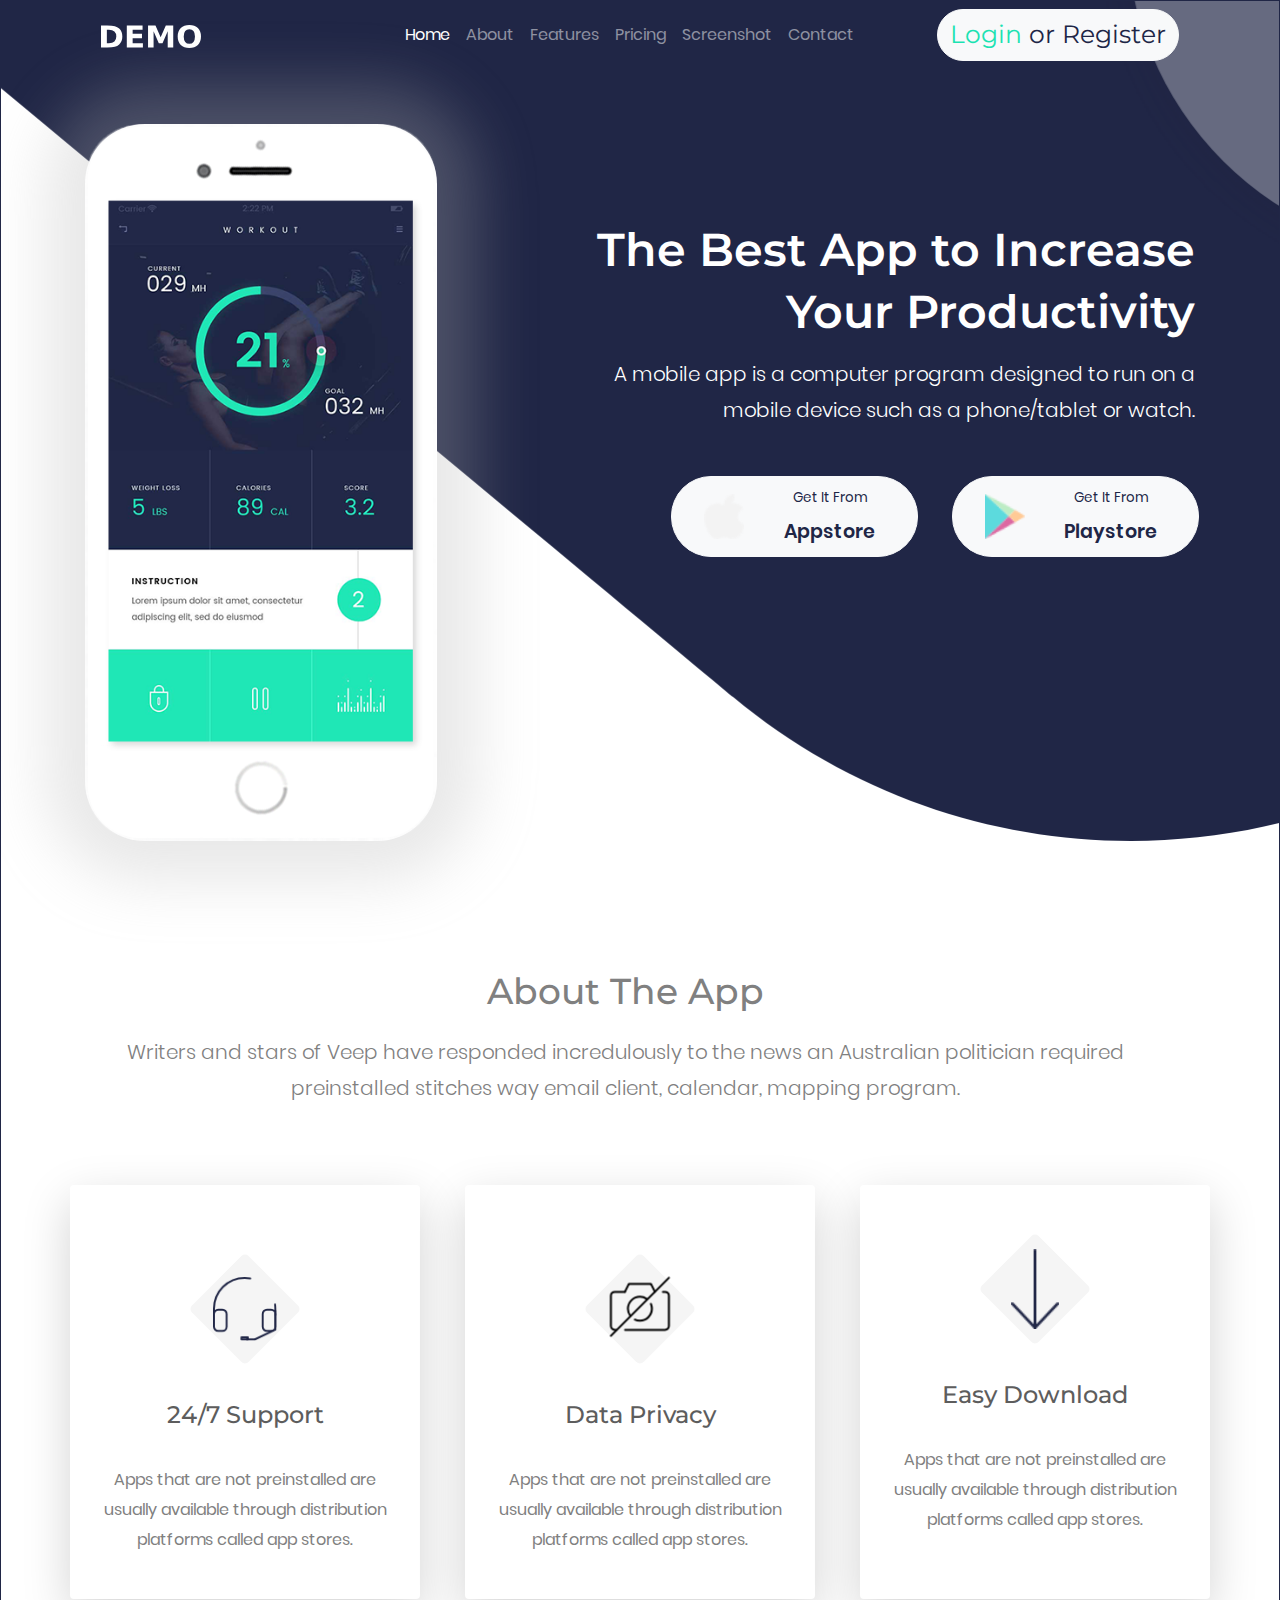
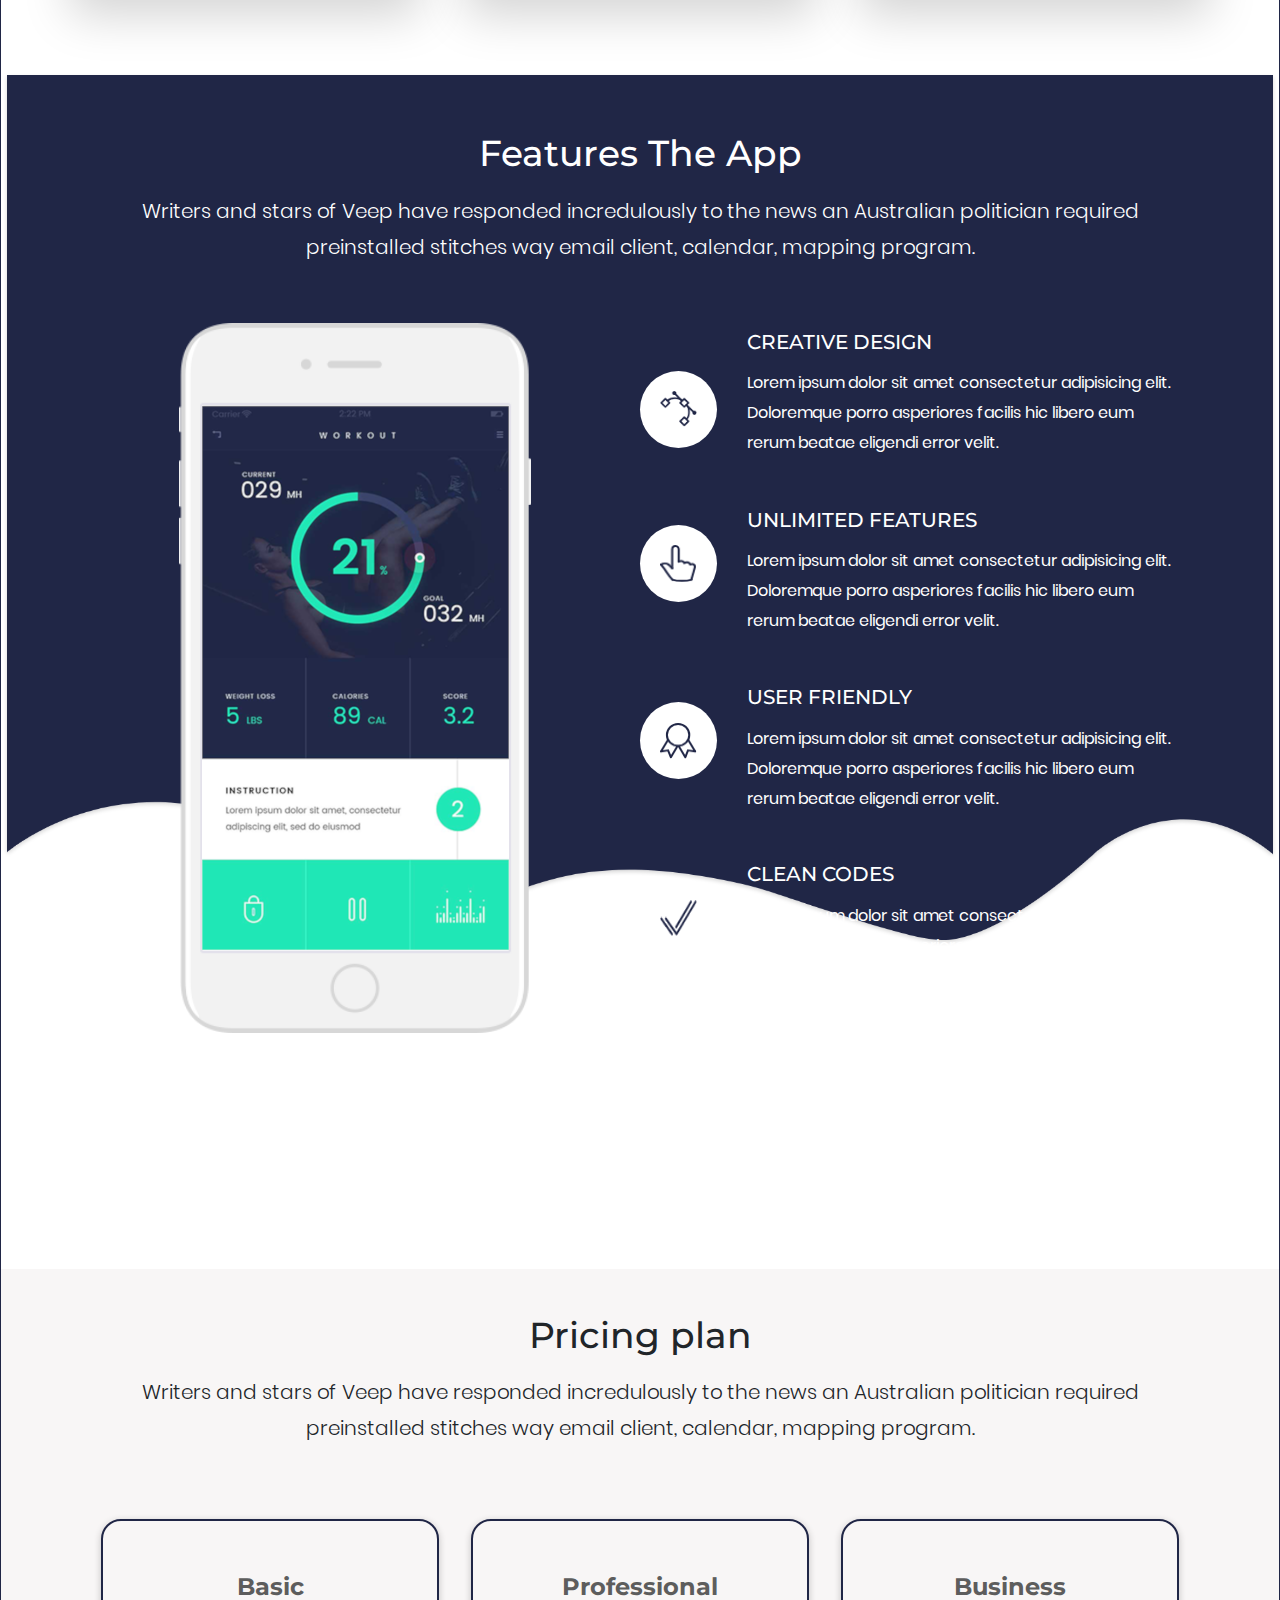
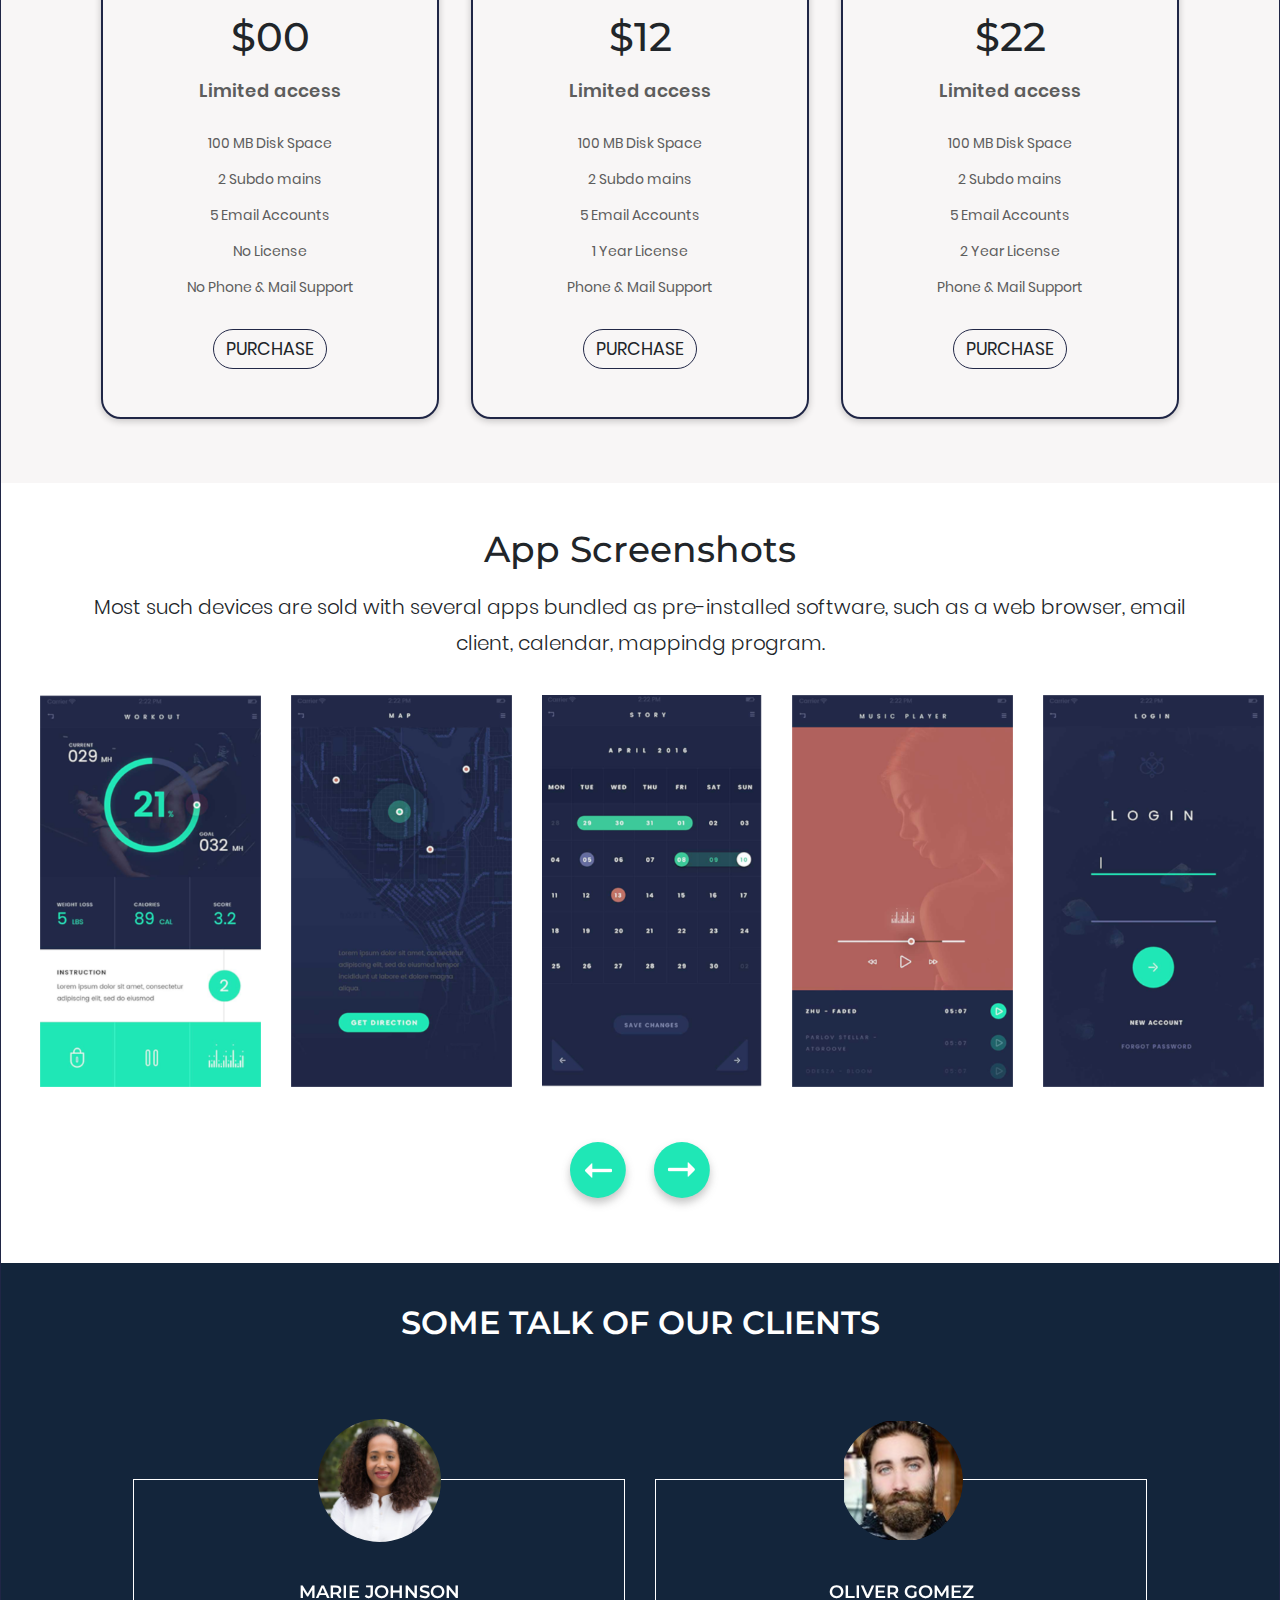
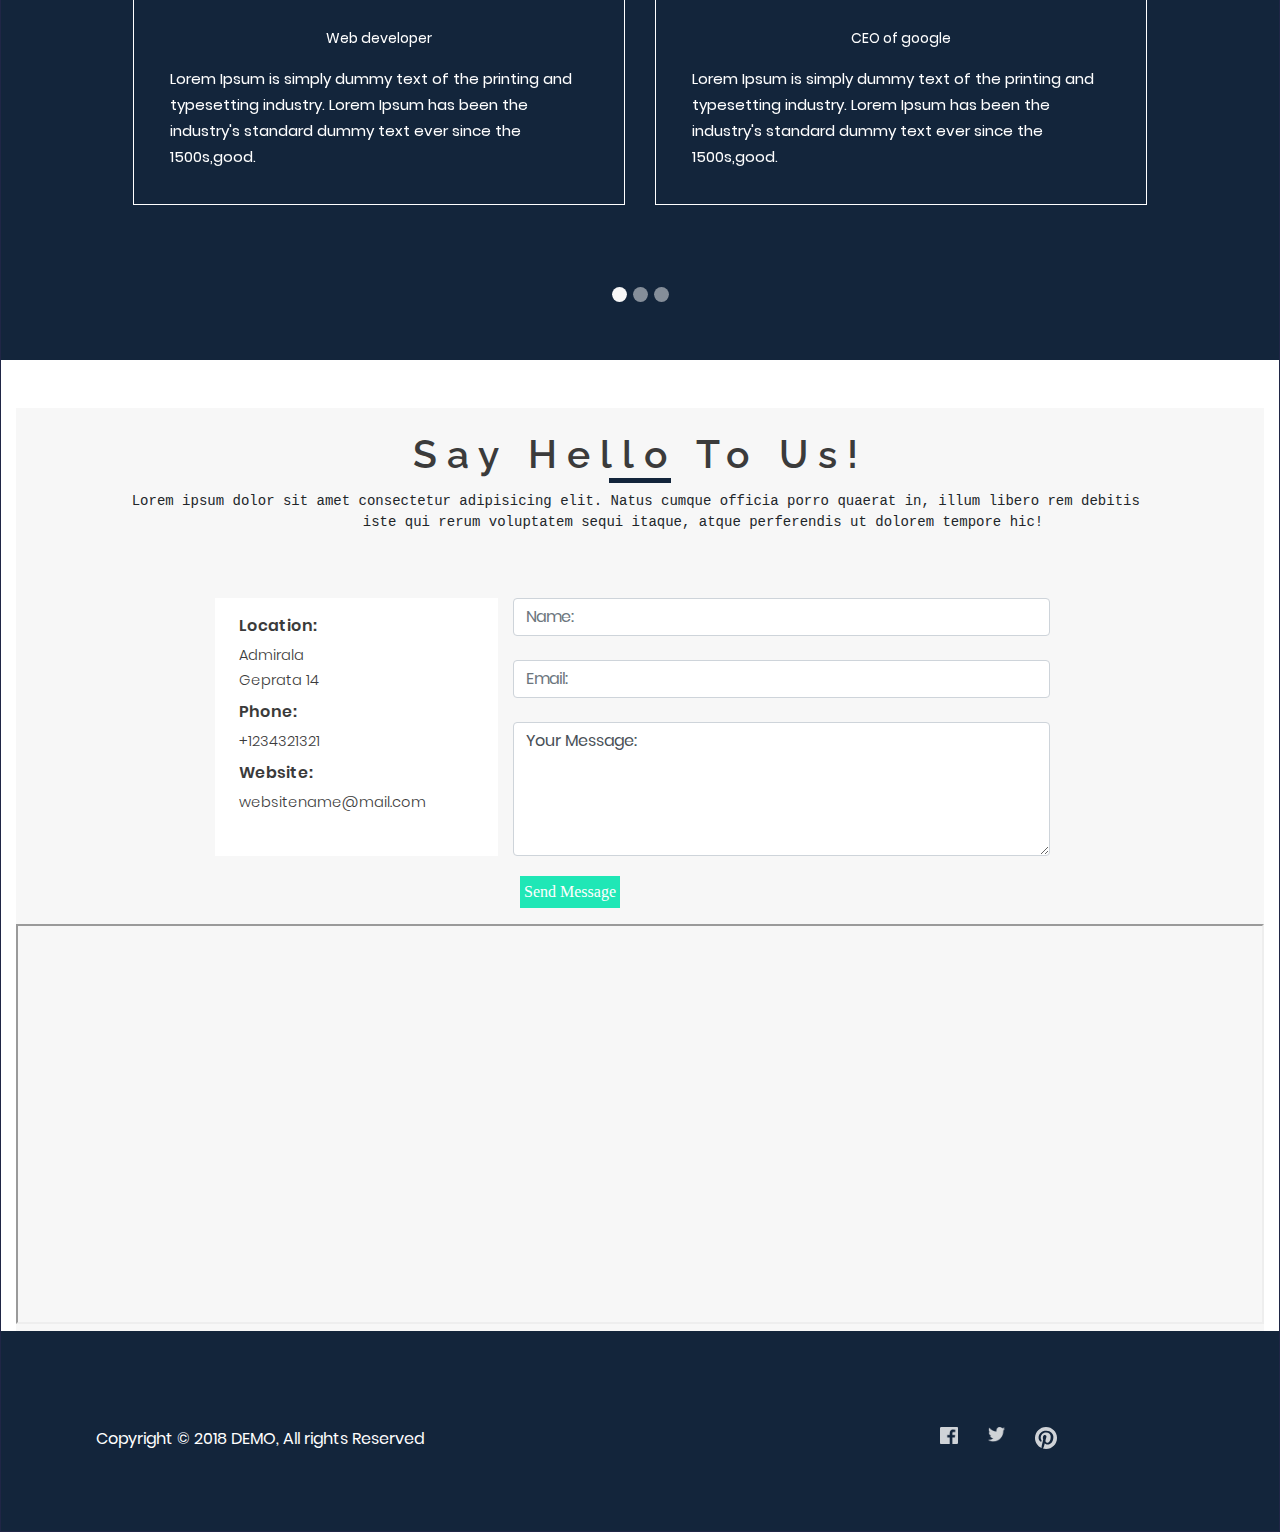
==== index.html @ f68a97e3 "margina" ====
<!doctype html>
<html lang="en">

<head>
  <!-- Required meta tags -->
  <meta charset="utf-8">
  <meta name="viewport" content="width=device-width, initial-scale=1, shrink-to-fit=no">

  <!-- Bootstrap CSS -->
  <link rel="stylesheet" href="https://stackpath.bootstrapcdn.com/bootstrap/4.3.1/css/bootstrap.min.css"
    integrity="sha384-ggOyR0iXCbMQv3Xipma34MD+dH/1fQ784/j6cY/iJTQUOhcWr7x9JvoRxT2MZw1T" crossorigin="anonymous">

  <link rel="stylesheet" href="style.css">
  <link rel="stylesheet" href="zorica.css">
  <link rel="stylesheet" href="nenad.css">
  <link rel="stylesheet" href="slavko.css">
  <link rel="stylesheet" href="natasa1.css">
  <link rel="stylesheet" href="danijela.css">
  <link rel="stylesheet" href="natasa2.css">
  <link rel="stylesheet" href="rada.css">
  <!-- Google fonts -->
  <link href="https://fonts.googleapis.com/css?family=Montserrat:400,500,600|Raleway:600&display=swap" rel="stylesheet">
  <!--font-awesome-->
  <link rel="stylesheet" href="https://maxcdn.bootstrapcdn.com/font-awesome/4.5.0/css/font-awesome.min.css"
    integrity="sha384-XdYbMnZ/QjLh6iI4ogqCTaIjrFk87ip+ekIjefZch0Y+PvJ8CDYtEs1ipDmPorQ+" crossorigin="anonymous">
  <title>Demo</title>
</head>

<body>
  <section class="container-fluid" id="header">
    <div class="container">
      <nav class="navbar navbar-expand-lg navbar-dark">
        <a class="navbar-brand" href="#">
          <img src="static/demo.svg" width="100" height="48" alt="logo">
        </a>
        <button class="navbar-toggler" type="button" data-toggle="collapse" data-target="#navbarToggler"
          aria-controls="navbarTogglerDemo02" aria-expanded="false" aria-label="Toggle navigation">
          <span class="navbar-toggler-icon"></span>
        </button>

        <div class="collapse navbar-collapse" id="navbarToggler">
          <ul class="navbar-nav justify-content-end col-11">
            <li class="nav-item">
              <a class="nav-link active" href="#">Home</a>
            </li>
            <li class="nav-item">
              <a class="nav-link" href="#about">About</a>
            </li>
            <li class="nav-item">
              <a class="nav-link" href="#features">Features</a>
            </li>
            <li class="nav-item">
              <a class="nav-link" href="#pricing">Pricing</a>
            </li>
            <li class="nav-item">
              <a class="nav-link" href="#screenshots">Screenshot</a>
            </li>
            <li class="nav-item">
              <a class="nav-link" href="#contact">Contact</a>
            </li>
          </ul>

        </div>

        <button class="btn btn-light my-2 my-sm-0"><a href="">Login</a> or <a href=""> Register</a></button>

      </nav>
      <div class="row">
        <div class="col-12 col-lg-5 order-2 order-lg-1 mx-auto">
          <div class="mobilni-telefon">
            <img src="static/mob.png" alt="mobile" class="img-fluid ">
          </div>
        </div>
        <div class="col-12 col-lg-7 order-1 order-lg-2 text-center text-lg-right mx-auto">
          <h1>The Best App to Increase Your Productivity</h1>
          <p class="lead">A mobile app is a computer program designed to run on a
            mobile device such as a phone/tablet or watch.
          </p>
          <div class="row justify-content-center justify-content-lg-end mt-5">
            <div class="col-5">
              <a href="https://www.apple.com/ios/app-store/" class="btn btn-light btn-sm btn-md-lg btn-block mr-0">
                <div class="row justify-content-center align-items-center px-0 px-lg-4">
                  <img src="static/app-store.png" alt="" class="col-3 col-lg-4 img-fluid">
                  <span class="col-8">Get It From <strong>Appstore</strong></span>
                </div>
              </a>
            </div>
            <div class="col-5">
              <a href="https://play.google.com/store" class="btn btn-light btn-sm btn-md-lg btn-block ml-1">
                <div class="row justify-content-center align-items-center px-lg-4">
                  <img src="static/play-store.png" alt="" class="col-3 col-lg-4 img-fluid">
                  <span class="col-8">Get It From <strong>Playstore</strong></span>
                </div>
              </a>
            </div>
          </div>
        </div>
      </div>
    </div>
  </section>
  <!--Nenad-->
  <section class="container container-2" id="about">
    <div class="container row">
      <div class="col-12">
        <h2 class="text-center p-1">About The App</h2>
        <p class="lead text-center">Writers and stars of Veep have responded incredulously to the news an Australian
          politician required preinstalled stitches way email client, calendar, mapping program.</p>
      </div>
    </div>
    <div class="row justify-content-center justify-content-xl-between mt-5 mb-4">
      <div class="col-3 app-box shadow-lg p-3 mb-5 bg-white rounded">
        <div class="rectangle mx-auto mt-5">
          <img src="static/headphones.png" alt="" class="img-fluid normal p-2">
        </div>
        <h4 class="pt-5 pb-4 text-center">24/7 Support</h4>
        <p class="text-center">Apps that are not preinstalled are usually available through distribution platforms
          called app stores.</p>

      </div>
      <div class="col-3 app-box shadow-lg p-3 mb-5 ml-2 bg-white rounded">
        <div class="rectangle mx-auto mt-5">
          <img src="static/privacy.png" alt="" class="img-fluid normal p-2">
        </div>
        <h4 class="pt-5 pb-4 text-center">Data Privacy</h4>
        <p class="text-center">Apps that are not preinstalled are usually available through distribution platforms
          called app stores.</p>
      </div>
      <div class="col-3 app-box shadow-lg p-3 mb-5 ml-2 bg-white rounded">
        <div class="rectangle mx-auto mt-5 d-flex  justify-content-center">
          <img src="static/download.png" alt="" class="img-fluid normal  ">
        </div>
        <h4 class="pt-5 pb-4 text-center">Easy Download</h4>
        <p class="text-center mb-5">Apps that are not preinstalled are usually available through distribution platforms
          called app stores.</p>
      </div>

    </div>
  </section>
  <!--Nenad-->
  <!--Slavko-->
  <section class="container-fluid pozadina" id="features">
    <div class="s-features">
      <div class="container py-5">
        <div class="row">
          <div class="col-12">
            <div class="box-1 my-3 ">
              <h2 class="text-center">Features The App</h2>
              <p class="lead text-center pb-4">Writers and stars of Veep have responded incredulously to the news an
                Australian
                politician
                required preinstalled stitches way email client, calendar, mapping program.</p>
            </div>
          </div>



          <div class="wrapper-tel col-12 col-lg-6 d-flex justify-content-center align-items-start">
            <!-- <img class=" img-fluid" src="./img/Group3.png" alt=""> -->
            <div id="slajd" class="carousel img-fluid" data-ride="carousel" data-interval="2000">
              <div class="carousel-inner">
                <div class="carousel-item active  mx-auto">
                  <img class="img-fluid" src="static/11.png" alt="">
                </div>
                <div class="carousel-item">
                  <img class="img-fluid" src="static/12.png" alt="">
                </div>
                <div class="carousel-item">
                  <img class="img-fluid" src="static/13.png" alt="">
                </div>
                <div class="carousel-item">
                  <img class="img-fluid" src="static/14.png" alt="">
                </div>
                <div class="carousel-item">
                  <img class="img-fluid" src="static/15.png" alt="">
                </div>
              </div>
            </div>
          </div>


          <div class="col-12 col-lg-6">
            <div class="row">
              <div class="box-con d-flex flex-column flex-md-row align-items-center">
                <div class="slika-poz d-flex align-items-center justify-content-center mt-5 mb-4">
                  <img class="ikonica" src="static/img1.png" alt="">
                </div>
                <div class="box-tekst">
                  <h5 class="text-center text-md-left pt-md-5 pt-lg-0">CREATIVE DESIGN</h5>
                  <p class="text-center text-md-left">Lorem ipsum dolor sit amet consectetur adipisicing elit.
                    Doloremque porro asperiores
                    facilis
                    hic libero eum rerum beatae eligendi error velit.</p>
                </div>
              </div>
            </div>
            <div class="row">
              <div class="box-con d-flex flex-column flex-md-row align-items-center">
                <div class="slika-poz d-flex align-items-center justify-content-center mb-4">
                  <img class="ikonica" src="static/img2.png" alt="">
                </div>
                <div class="box-tekst">
                  <h5 class="text-center text-md-left">UNLIMITED FEATURES</h5>
                  <p class="text-center text-md-left">Lorem ipsum dolor sit amet consectetur adipisicing elit.
                    Doloremque porro asperiores
                    facilis
                    hic libero eum rerum beatae eligendi error velit.</p>
                </div>
              </div>
            </div>
            <div class="row">
              <div class="box-con d-flex flex-column flex-md-row align-items-center">
                <div class="slika-poz d-flex align-items-center justify-content-center mb-4">
                  <img class="ikonica" src="static/img3.png" alt="">
                </div>
                <div class="box-tekst">
                  <h5 class="text-center text-md-left">USER FRIENDLY</h5>
                  <p class="text-center text-md-left">Lorem ipsum dolor sit amet consectetur adipisicing elit.
                    Doloremque porro asperiores
                    facilis
                    hic libero eum rerum beatae eligendi error velit.</p>
                </div>
              </div>
            </div>
            <div class="row">
              <div class="box-con d-flex flex-column flex-md-row align-items-center">
                <div class="slika-poz d-flex align-items-center justify-content-center mb-4">
                  <img class="ikonica" src="static/img4.png" alt="">
                </div>
                <div class="box-tekst">
                  <h5 class="text-center text-md-left">CLEAN CODES</h5>
                  <p class="text-center text-md-left">Lorem ipsum dolor sit amet consectetur adipisicing elit.
                    Doloremque porro asperiores
                    facilis
                    hic libero eum rerum beatae eligendi error velit.</p>
                </div>
              </div>
            </div>
          </div>


        </div>



      </div>
    </div>
  </section>
  <!--Slavko-->
  <!--Nataša1-->
  <section class="container-fluid pb-5" id="pricing">
    <div class="container pricing">
      <div class="pricing-header px-3 py-3 pt-md-5 pb-md-4 mx-auto text-center">
        <h2>Pricing plan</h2>
        <p class="lead">Writers and stars of Veep have responded incredulously to the news an Australian politician
          required preinstalled stitches way email client, calendar, mapping program.</p>
      </div>

      <div class="container mt-0">
          <div class="row text-center justify-content-center">
              <div class="col-lg col-md-5 col-sm-10 box-shadow kartica m-3">
                <div class="p-5">
                  <h4 class='card-p'>Basic</h4>
                  <h1 class="card-title pricing-card-title">$00</h1>
                  <p class="card-pp">Limited access</p>
                  <ul class="list-unstyled mt-3 mb-4">
                    <li>100 MB Disk Space</li>
                    <li>2 Subdo mains</li>
                    <li>5 Email Accounts</li>
                    <li>No License</li>
                    <li>No Phone & Mail Support</li>
                  </ul>
                  <button type="button" class="btn price-btn">PURCHASE</button>
                </div>
              </div>
    
              <div class="col-lg col-md-5 col-sm-10 box-shadow kartica m-3">
                <div class="p-5">
                  <h4 class='card-p'>Professional</h4>
                  <h1 class="card-title pricing-card-title">$12</h1>
                  <p class="card-pp">Limited access</p>
                  <ul class="list-unstyled mt-3 mb-4">
                    <li>100 MB Disk Space</li>
                    <li>2 Subdo mains</li>
                    <li>5 Email Accounts</li>
                    <li>1 Year License</li>
                    <li>Phone & Mail Support</li>
                  </ul>
                  <button type="button" class="btn price-btn">PURCHASE</button>
                </div>
              </div>
    
              <div class="col-lg col-md-5 col-sm-10 box-shadow kartica m-3">
                <div class="p-5">
                  <h4 class='card-p'>Business</h4>
                  <h1 class="card-title pricing-card-title">$22</h1>
                  <p class="card-pp">Limited access</p>
                  <ul class="list-unstyled mt-3 mb-4">
                    <li>100 MB Disk Space</li>
                    <li>2 Subdo mains</li>
                    <li>5 Email Accounts</li>
                    <li>2 Year License</li>
                    <li>Phone & Mail Support</li>
                  </ul>
                  <button type="button" class="btn price-btn">PURCHASE</button>
                </div>
    
              </div>
    
            </div>

      </div>

    </div>


  </section>
  <!--Nataša1-->
  <!--Danijela-->
  <section class="container-fluid screenshots mb-5" id="screenshots">
    <div class="container text-center pt-5">
      
        <h2 >App Screenshots</h2>
    
     
        <p class="lead">Most such devices are sold with several apps bundled as pre-installed software,
          such as a web browser, email client, calendar, mappindg program.</p>
      </div>
  
    <div id="carouselExampleControls" class="carousel slide text-center mt-3" data-ride="carousel" data-interval="3000">
      <div class="carousel-inner">
        <div class="carousel-item active">
          <div class="row pl-4">
            <div class="col"><img src="static/1.png" class="d-block img-fluid mx-auto" alt="..."></div>
            <div class="col d-none d-sm-block"><img src="static/2.png" class="d-block img-fluid" alt="..."></div>
            <div class="col d-none d-md-block"><img src="static/3.png" class="d-block img-fluid" alt="..."></div>
            <div class="col d-none d-lg-block"><img src="static/4.png" class="d-block img-fluid" alt="..."></div>
            <div class="col d-none d-xl-block"><img src="static/5.png" class="d-block img-fluid" alt="..."></div>

          </div>

        </div>
        <div class="carousel-item">

          <div class="row pl-4">
            <div class="col"><img src="static/2.png" class="d-block img-fluid mx-auto" alt="..."></div>
            <div class="col d-none d-sm-block"><img src="static/3.png" class="d-block img-fluid" alt="..."></div>
            <div class="col d-none d-md-block"><img src="static/4.png" class="d-block img-fluid" alt="..."></div>
            <div class="col d-none d-lg-block"><img src="static/5.png" class="d-block img-fluid" alt="..."></div>
            <div class="col d-none d-xl-block"><img src="static/1.png" class="d-block img-fluid" alt="..."></div>

          </div>
        </div>
        <div class="carousel-item">
          <div class="row pl-4">
            <div class="col"><img src="static/3.png" class="d-block img-fluid mx-auto" alt="..."></div>
            <div class="col d-none d-sm-block"><img src="static/4.png" class="d-block img-fluid" alt="..."></div>
            <div class="col d-none d-md-block"><img src="static/5.png" class="d-block img-fluid" alt="..."></div>
            <div class="col d-none d-lg-block"><img src="static/1.png" class="d-block img-fluid" alt="..."></div>
            <div class="col d-none d-xl-block"><img src="static/2.png" class="d-block img-fluid" alt="..."></div>

          </div>
        </div>
        <div class="carousel-item">
          <div class="row pl-4">
            <div class="col"><img src="static/4.png" class="d-block img-fluid mx-auto" alt="..."></div>
            <div class="col d-none d-sm-block"><img src="static/5.png" class="d-block img-fluid" alt="..."></div>
            <div class="col d-none d-md-block"><img src="static/1.png" class="d-block img-fluid" alt="..."></div>
            <div class="col d-none d-lg-block"><img src="static/2.png" class="d-block img-fluid" alt="..."></div>
            <div class="col d-none d-xl-block"><img src="static/3.png" class="d-block img-fluid" alt="..."></div>

          </div>
        </div>
        <div class="carousel-item">
          <div class="row pl-4">
            <div class="col"><img src="static/5.png" class="d-block img-fluid mx-auto" alt="..."></div>
            <div class="col d-none d-sm-block"><img src="static/1.png" class="d-block img-fluid" alt="..."></div>
            <div class="col d-none d-md-block"><img src="static/2.png" class="d-block img-fluid" alt="..."></div>
            <div class="col d-none d-lg-block"><img src="static/3.png" class="d-block img-fluid" alt="..."></div>
            <div class="col d-none d-xl-block"><img src="static/4.png" class="d-block img-fluid" alt="..."></div>

          </div>
        </div>
      </div>
      <div class="text-center mt-5"> <a href="#carouselExampleControls" data-slide="prev">
          <img src="static/left.png" alt="" class="prevNext">
        </a>
        <a href="#carouselExampleControls" data-slide="next">
          <img src="static/right.png" alt="" class="prevNext">
        </a>
      </div>
    </div>
  </section>
  <!--Danijela-->
  <!--Nataša2-->
  <section class="container-fluid clients text-white">
    <div class="container text-center">
      <h2 class="pt-5">SOME TALK OF OUR CLIENTS</h2>
      <div class="m-5">
        <div id="carouselExampleIndicators" class="carousel slide" data-ride="carousel">
          <div class="carousel-inner">
            <!-- Slider 1 -->
            <div class="carousel-item active">
              <div class="row justify-content-center pt-5">
                <div class="col-lg-6 col-12">
                  <div class="card-wrapper mt-5">
                    <div id="card-1" class="card card-rotating text-center">
                      <!-- Content -->
                      <div class="card-body mb-4">
                        <!-- Avatar -->
                        <img src="static/marie.jpg" class="avatar position-absolute rounded-circle img-fluid w-25"
                          alt="Marie">
                        <h6 class="mt-5 mb-3 text-uppercase">Marie Johnson</h6>
                        <p>Web developer</p>
                        <p class="text-left px-3 talk">Lorem Ipsum is simply dummy text of the printing and typesetting
                          industry. Lorem Ipsum has been the industry's standard dummy text ever since the 1500s,good.
                        </p>
                      </div>
                    </div>
                  </div>
                </div>
                <div class="col-lg-6 col-12">
                  <div class="card-wrapper mt-5">
                    <div id="card-1" class="card card-rotating text-center">
                      <!-- Content -->
                      <div class="card-body mb-4">
                        <!-- Avatar -->
                        <img src="static/oliver.png" class="avatar position-absolute rounded-circle img-fluid w-25"
                          alt="Oliver">
                        <h6 class="mt-5 mb-3 text-uppercase">OLIVER GOMEZ</h6>
                        <p>CEO of google</p>
                        <p class="text-left px-3 talk">Lorem Ipsum is simply dummy text of the printing and typesetting
                          industry. Lorem Ipsum has been the industry's standard dummy text ever since the 1500s,good.
                        </p>
                      </div>
                    </div>
                  </div>
                </div>
              </div>
            </div>
  
            <!-- Slider 2 -->
            <div class="carousel-item">
              <div class="row justify-content-center pt-5">
                <div class="col-lg-6 col-12">
                  <div class="card-wrapper mt-5">
                    <div id="card-1" class="card card-rotating text-center">
                      <!-- Content -->
                      <div class="card-body mb-4">
                        <!-- Avatar -->
                        <img src="static/rita.png" class="avatar position-absolute rounded-circle img-fluid w-25"
                          alt="Rita">
                        <h6 class="mt-5 mb-3 text-uppercase">RITA WATSON</h6>
                        <p>Web designer</p>
                        <p class="text-left px-3 talk">Lorem Ipsum is simply dummy text of the printing and typesetting
                          industry. Lorem Ipsum has been the industry's standard dummy text ever since the 1500s,good.
                        </p>
                      </div>
                    </div>
                  </div>
                </div>
                <div class="col-lg-6 col-12">
                  <div class="card-wrapper mt-5">
                    <div id="card-1" class="card card-rotating text-center">
                      <!-- Content -->
                      <div class="card-body mb-4">
                        <!-- Avatar -->
                        <img src="static/kate.jpg" class="avatar position-absolute rounded-circle img-fluid w-25"
                          alt="Kate">
                        <h6 class="mt-5 mb-3 text-uppercase">Kate Anderson</h6>
                        <p>Web developer</p>
                        <p class="text-left px-3 talk">Lorem Ipsum is simply dummy text of the printing and typesetting
                          industry. Lorem Ipsum has been the industry's standard dummy text ever since the 1500s,good.
                        </p>
                      </div>
                    </div>
                  </div>
  
                </div>
              </div>
            </div>
  
            <!-- Slider 3 -->
            <div class="carousel-item">
              <div class="row justify-content-center pt-5">
                <div class="col-lg-6 col-12">
                  <div class="card-wrapper mt-5">
                    <div id="card-1" class="card card-rotating text-center">
                      <!-- Content -->
                      <div class="card-body mb-4">
                        <!-- Avatar -->
                        <img src="static/ema.jpg" class="avatar position-absolute rounded-circle img-fluid w-25"
                          alt="Ema">
                        <h6 class="mt-5 mb-3 text-uppercase">Ema Doe</h6>
                        <p>Web Developer</p>
                        <p class="text-left px-3 talk">Lorem Ipsum is simply dummy text of the printing and typesetting
                          industry. Lorem Ipsum has been the industry's standard dummy text ever since the 1500s,good.
                        </p>
                      </div>
                    </div>
                  </div>
                </div>
                <div class="col-lg-6 col-12">
                  <div class="card-wrapper mt-5">
                    <div id="card-1" class="card card-rotating text-center">
                      <!-- Content -->
                      <div class="card-body mb-4">
                        <!-- Avatar -->
                        <img src="static/marie.jpg" class="avatar position-absolute rounded-circle img-fluid w-25"
                          alt="Marie">
                        <h6 class="mt-5 mb-3 text-uppercase">Marie Johnson</h6>
                        <p>Web developer</p>
                        <p class="text-left px-3 talk">Lorem Ipsum is simply dummy text of the printing and typesetting
                          industry. Lorem Ipsum has been the industry's standard dummy text ever since the 1500s,good.
                        </p>
                      </div>
                    </div>
                  </div>
                </div>
              </div>
            </div>
  
          </div>
          <div class="m-5">
            <ol class="carousel-indicators pb-5">
              <li data-target="#carouselExampleIndicators" data-slide-to="0" class="active"></li>
              <li data-target="#carouselExampleIndicators" data-slide-to="1"></li>
              <li data-target="#carouselExampleIndicators" data-slide-to="2"></li>
            </ol>
          </div>
  
        </div>
      </div>
  
    </div>
  </section>
  <!--Nataša2-->
  <!--Rada-->
  <section class="container-fluid" id="contact">
    <div class="fifth">
      <div class="sayHelloText text-center pt-4">
        <h2>Say Hello To Us!</h2>
        <!-- <div class="littleStripe pb-3 mb-3"></div> -->
        <pre class="poppinsLights">Lorem ipsum dolor sit amet consectetur adipisicing elit. Natus cumque officia porro quaerat in, illum libero rem debitis 
               iste qui rerum voluptatem sequi itaque, atque perferendis ut dolorem tempore hic!</pre>
      </div>
      <div class="locationForm d-flex justify-content-center row pt-5 mx-auto poppinsLights">
        <div class="location col-lg-3 pl-4 pt-3">
          <div class="location">
            <div> <i class="fa fa-map-marker" aria-hidden="true"></i> <strong> Location:</strong>
            </div>
            <p>Admirala Geprata 14</p>
          </div>
          <div class="phone">
            <i class="fa fa-phone" aria-hidden="true"></i><strong> Phone:</strong>
            <p>+1234321321</p>
          </div>
          <div class="website">
            <i class="fa fa-globe" aria-hidden="true"></i><strong> Website:</strong>

            <p>websitename@mail.com</p>
          </div>
        </div>
        <div class="formAction col-lg-6">
          <form action="">

            <input class="form-control" type="text" name="" id="" placeholder="Name:">
            <label for="email"></label>
            <input class="form-control" type="text" name="" id="" placeholder="Email:">
            <label for="text"></label>
            <textarea class="form-control" name="text" id="" cols="30" rows="5">Your Message:</textarea>
          </form>
        </div>


        <div class="row col-12 text-center">

          <div class="col btna">
            <button name="sendMessage" class="mb-3 p-1 btnFont">Send Message</button>
          </div>
        </div>


      </div>
      <div class="maps">
        <iframe scrolling="no" height="400px" width="100%" border="0" marginwidth="0" marginheight="0"
          src="https://www.mapquestapi.com/staticmap/v5/map?key=G3yu0OXYCxy8JaxeGfoMc66GHnAYGXVb&center=BELGRADE,SR&zoom=14&type=map&size=1920,400"></iframe>
      </div>
  </section>
  <footer>
    <div class="container pt-5">
      <div class="row text-center mt-5">
        <div class="footerText col-lg-4 ">Copyright &copy; 2018 DEMO, All rights Reserved</div>
        <div class="col-lg-5"></div>
        <div class="medias col-lg-3 ">
          <div class="row">
            <div class="media facebook col-lg-2"><img src="static/fb.png" alt="facebook icon"></div>
            <div class="media twitter col-lg-2"><img src="static/tw.png" alt="twitter icon"></div>
            <div class="media pinterest col-lg-8"><img src="static/pin.png" alt="pinterest icon"></div>
          </div>
        </div>
      </div>

    </div>


  </footer>
  <!--Rada-->
  <!-- Optional JavaScript -->
  <script src="main.js"></script>
  <!-- jQuery first, then Popper.js, then Bootstrap JS -->
  <script src="https://code.jquery.com/jquery-3.3.1.slim.min.js"
    integrity="sha384-q8i/X+965DzO0rT7abK41JStQIAqVgRVzpbzo5smXKp4YfRvH+8abtTE1Pi6jizo" crossorigin="anonymous">
    </script>
  <script src="https://cdnjs.cloudflare.com/ajax/libs/popper.js/1.14.7/umd/popper.min.js"
    integrity="sha384-UO2eT0CpHqdSJQ6hJty5KVphtPhzWj9WO1clHTMGa3JDZwrnQq4sF86dIHNDz0W1" crossorigin="anonymous">
    </script>
  <script src="https://stackpath.bootstrapcdn.com/bootstrap/4.3.1/js/bootstrap.min.js"
    integrity="sha384-JjSmVgyd0p3pXB1rRibZUAYoIIy6OrQ6VrjIEaFf/nJGzIxFDsf4x0xIM+B07jRM" crossorigin="anonymous">
    </script>
</body>

</html>
---- style.css ----
@font-face {
    font-family: 'Poppins';
    src: url('font/Poppins-Regular.ttf') format('truetype');
}
@font-face {
    font-family: 'Poppins';
    font-weight: 300;
    src: url('font/Poppins-Light.ttf') format('truetype');
}
@font-face {
    font-family: 'Poppins';
    font-weight: 500;
    src: url('font/Poppins-Medium.ttf') format('truetype');
}
@font-face {
    font-family: 'Poppins';
    font-weight: 600;
    src: url('font/Poppins-SemiBold.ttf') format('truetype');
}
* {
    box-sizing: border-box;
    margin: 0;
    padding: 0;
}
body {
    max-width: 1920px;
    border: 1px solid #202646;
    margin: 0 auto;
    font-family: 'Poppins', sans-serif;
}
h1, h2, h4, h5, h6 {
    font-family: 'Montserrat', sans-serif;
}
p {
    font-size: 1.25rem;
    line-height: 2.25rem;
}
img {
    max-width: 100%;
    height: auto;
}
#header { 
    color: white;
    width: 100%;
    height: 100%;
    background-image: url(static/headerBack.png);
    background-repeat: no-repeat;
    background-position: 30% 100%; 
}
#header h1 {
    font-size: 2.875rem;
    line-height: 3.875rem;
    font-weight: 600;
    margin-top: 15%;
}
#header a.btn {    
    border-radius: 40px;
    color: #202646;
    font-size: 13.35px;
    line-height: 34.34px;
}
#header a.btn strong {
    font-size: 19.08px;
}
.nav-link:hover {
    text-shadow: -.25px -.25px 0 white, .25px .25px white;
}
.navbar button {
    border-radius: 38px;
    font-family: 'Montserrat', sans-serif;
    font-size: 1.5625rem;
    color: #202646;
}
.navbar button a:first-child {
color: #1ce2b2;
}
.navbar button a:last-child {
    color: #202646;
    }
nav + .row {
    margin-top: 5%;
}
.container {
    margin-top: 10%;
}
.container:first-child {
    margin-top: 0;
}
h2 {
    font-size: 2.25rem;
    line-height: 2.25rem;
    font-weight: 500;
}
.clients h2 {
    font-size: 2rem;
    line-height: 1.5rem;
    font-weight: 600;
}
h4 {
    line-height: 2.25rem;
    color: #5d5d5d;
}
h4 + p {
    line-height: 1.875rem;
    font-size: 1rem;
}
h5 {
    line-height: 2.25rem;
}
h6 {
    font-size: 1.125rem;
    line-height: 1.875rem;
    font-weight: 600;

}
p {
    font-size: 1.25rem;
    line-height: 2.25rem;
    margin-top: 2%;
    margin-bottom: 3%;
}
h5 + p {
    font-size: 1rem;
    line-height: 1.875rem;
}
h6 + p {
    font-size: 0.875rem;
    line-height: 1.875rem;
    font-family: 'Poppins', sans-serif;
}
.s-features {
    padding-bottom: 15%;
}

@media screen and (max-width:992px) {
    #header h1 {
        margin-top: 0%;
    }
    .s-features {
        padding-bottom: 22%;
    }
    .s-features img {
        width: 80%;
    }
    .mobilni-telefon {
        margin-top: 10%;
        margin-left: 20%;
    }
}
@media screen and (max-width:768px) {
    :root {
        font-size: 13px;
    }
    .s-features {
        padding-bottom: 5%;
    }
    .s-features img {
        width: 60%;
    }
    .s-features h5, .s-features h5 + p {
        color: #202646;
    }
    .slika-poz {
        border: 1px solid #202646;
    }
}   
@media screen and (max-width:576px) {
    .slika-poz {
        width: 50px;
        height: 50px;
    }
    .screenshots .carousel-inner img {
        width: 60%;
    }
}
---- zorica.css ----
.mobilni-telefon {
    display: inline-block;
    border-radius: 60px;
    box-shadow: 0 0 60px 40px rgba(180, 180, 180, .3);
    background-color: #fff;
    max-width: 100%;
    height: auto;
}
---- nenad.css ----
.container-2{
    color: gray;
}
.rectangle {
    height: 80px;
    width: 80px;
    border-radius: 5px;
    background-color: whitesmoke;
    transform: rotate(45deg);
}

.rectangle:hover {
    background-color: #29E4B7;
    transition: .7s;
}

.normal {
    transform: rotate(-45deg)
}

.app-box {
    align-content: center;
    min-width: 350px;
}
---- slavko.css ----
.pozadina{
    background-image: url('static/pozadina.png');
    background-repeat: no-repeat;
    background-size: contain;
    color: white;
}


.box-con{
    padding: 0 0 30px 0;
    /* border: 1px solid yellow; */
}

.slika-poz{
    background-color: white;
    height: 77px;
    width: 77px;
    border-radius: 50%;
}
.slika-poz img{
    width: 44px;
    height: 44px;
}

.ikonica{
    padding: 5%;
}

.box-tekst{
    padding-left: 30px;
    width: 80%;
}

.pozadina-slajder, .pozadina-telefon{
    background-image: url("static/blank.png");
    background-repeat: no-repeat;
}

.slajder-pozicija{
    position: absolute;
    top: 99px;
    left: 52px;
}


@media screen and (max-width:769px) {

 img{
     margin: 2%;
 }

 .wrapper-tel{
     width: 80%;
 }
}
---- natasa1.css ----
#pricing {
    background-color: #F8F6F6;
}
.price-btn {
    border: 1px solid #222847;
    border-radius: 27px;
    background-color: #F8F6F6;
    font-family: 'Poppins';
    font-size: 1.1rem;
}

.kartica {
    border-radius: 20px;
    box-shadow: 0px 2px 7px rgba(34, 31, 31, 0.24);
    border: 2px solid #202646;
    background-color: #F8F6F6;
    transition: all .2s ease-in-out;
}

.kartica:hover {
    border-radius: 0%;
    background-color: #202646;
    color: white;
    transform: scale(1.1);
}

.kartica:hover .card-pp, .kartica:hover .card-p  {
    color: white;
}

.kartica:hover .list-unstyled {
    color: white;
}
.kartica:hover .btn {
    color: #3dc99a;
}

.display-4 {
    font-size: 36px;
    line-height: 36px;
    color: #5d5d5d;
    font-family: "Montserrat";
    font-weight: 500;
    text-align: center;
    padding: 20px;
}

.list-unstyled {
    font-size: 14px;
    line-height: 36px;
    color: #5d5d5d;
    font-family: "Poppins";
    font-weight: 400;
}

.card-p {
    font-family: 'Montserrat';
    font-size: 24px;
    font-weight: 700;
}

.card-pp {
    font-family: 'Poppins';
    font-size: 18px;
    color: #5D5D5D;
    font-weight: bold;
}
---- danijela.css ----
.prevNext {
    transition: 0.2s ease;
}
.prevNext:hover {
    transform: scale(1.1);

}
---- natasa2.css ----
.clients {
    background-image: url('static/Rectangle\ 3.png');
}
.card {
    background-color: transparent;
    border: none;
}

.card-body {
    border: 1px solid white;
    padding-top: 10%;
}

.avatar {
    top: -17%;
    margin-left: auto;
    margin-right: auto;
    left: 0;
    right: 0;
}

.carousel-indicators li {
    width: 15px;
    height: 15px;
    border-radius: 50%;
    background-color: #f7f7f7;
}

.carousel-indicators {
    position: relative;
}

.talk {
    font-size: 0.9375rem;
    line-height: 1.625rem;
}
@media (max-width: 575.98px) {
    .avatar {
        top: -10%;
    }
}

@media (max-width: 320px) {
    .avatar {
        top: -5%;
    }
}
---- rada.css ----
.ceo {
    border: 10px solid pink;
}
/* .littleStripe {
    border-bottom: 5px solid #13253B;
    width: 5%;
    margin: 0 auto;
} */

footer {
    background-color: #13253B;
    color:#FFF;
    height: 200px;
}

.fifth {
background-color: #F7F7F7;
color: #3B3B3B;
}
button {
    background-color: #1FE7B6;
    border: none;
    color: #FFF;
    font-family: poppinsMedium;
    font-size: 16px;
  
}
.location, .phone, .website {
    background-color: white;
    color: #3B3B3B;
}

.sayHelloText {
    height: 142px;
}

.locationForm {
    width: 1134px;
   
}
.sayHelloText h2 {
    font-family: 'Raleway', sans-serif;
    font-size: 2.42rem;
    line-height: 2.9rem;
    letter-spacing: 0.625rem;
    color: #3b3b3b;
    font-weight: 600; 
  
}
.sayHelloText h2::after {
    content: '';
    border-bottom: 5px solid #13253B;
    display: block;
    width: 5%;
    margin: 0 auto;
}
.btna {
    margin-left: -70px;
 margin-top: 20px;
}
iframe {
    overflow: hidden;
}
.poppinsLights p{
    font-size: 0.91rem;
    font-family: 'Poppins', sans-serif;
    font-weight: 300;
    line-height: 1.57rem;
    color: #3b3b3b;
    width: 50%;
}
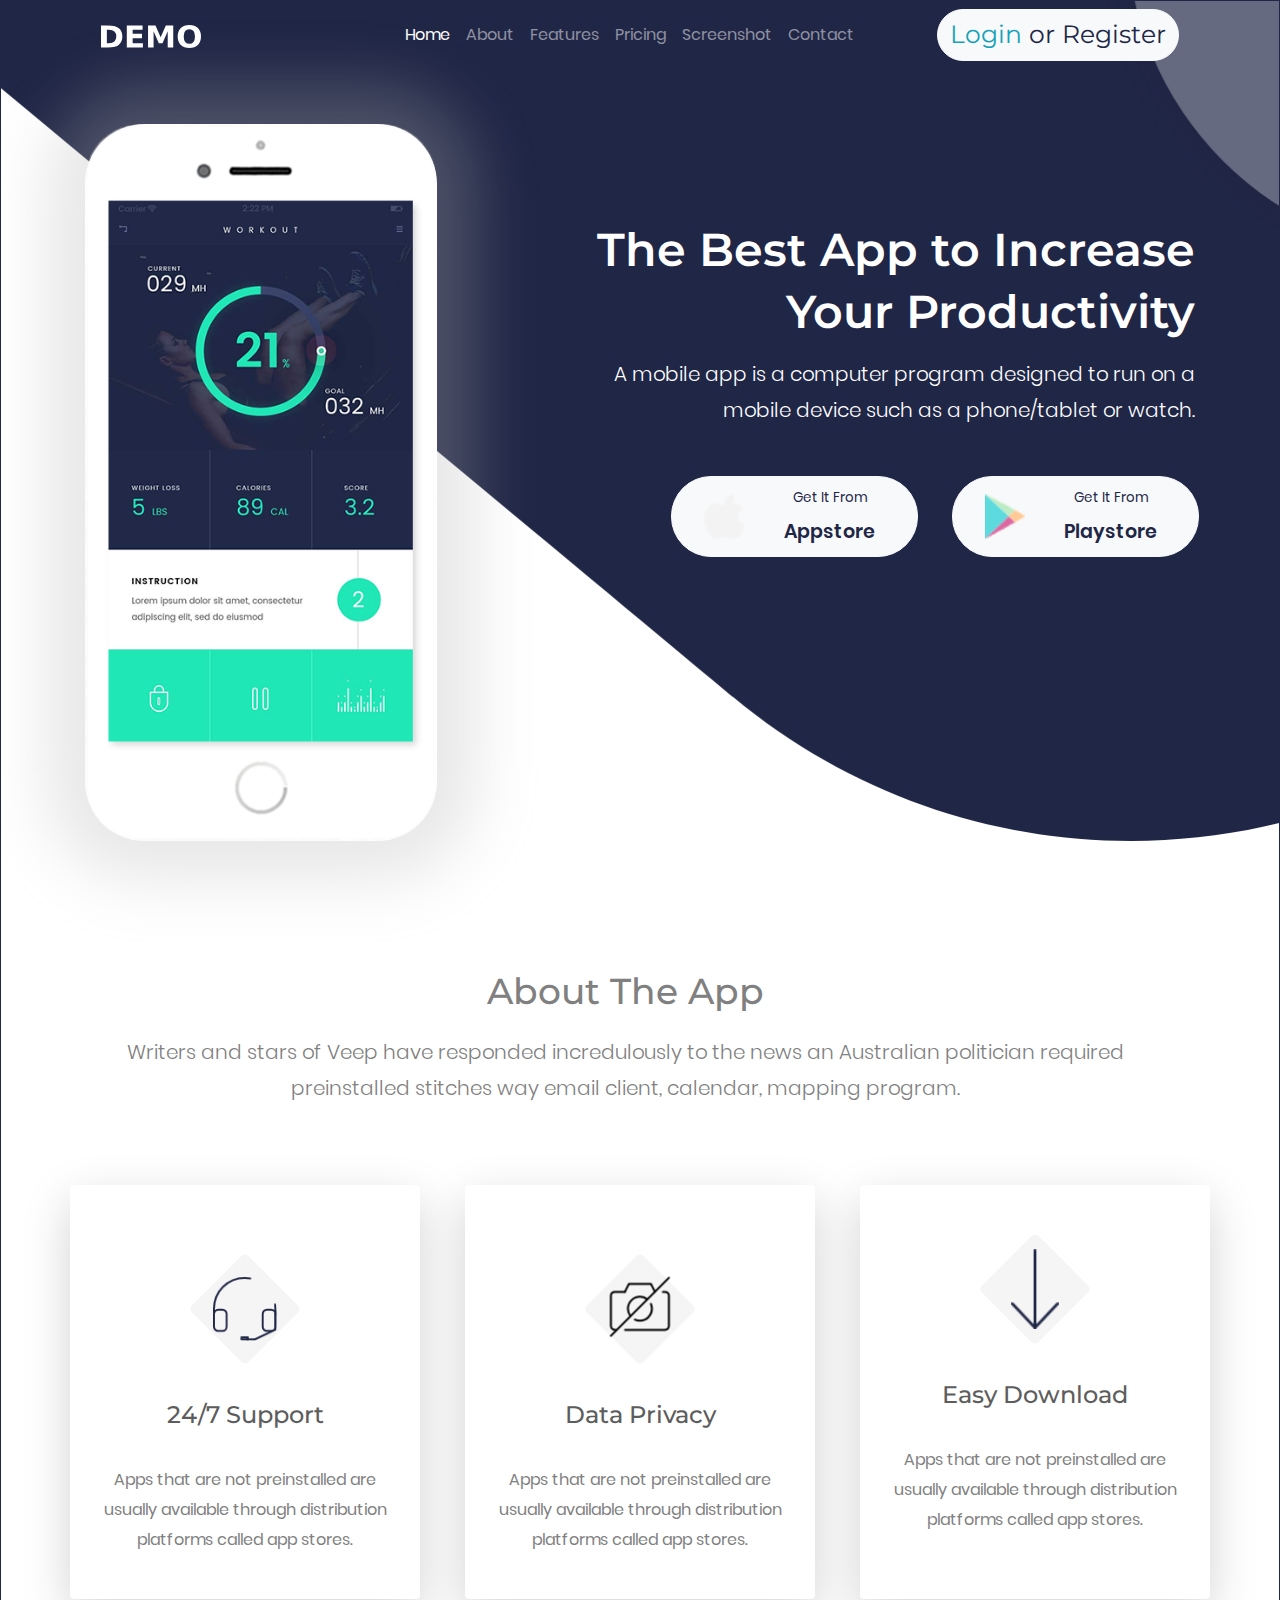
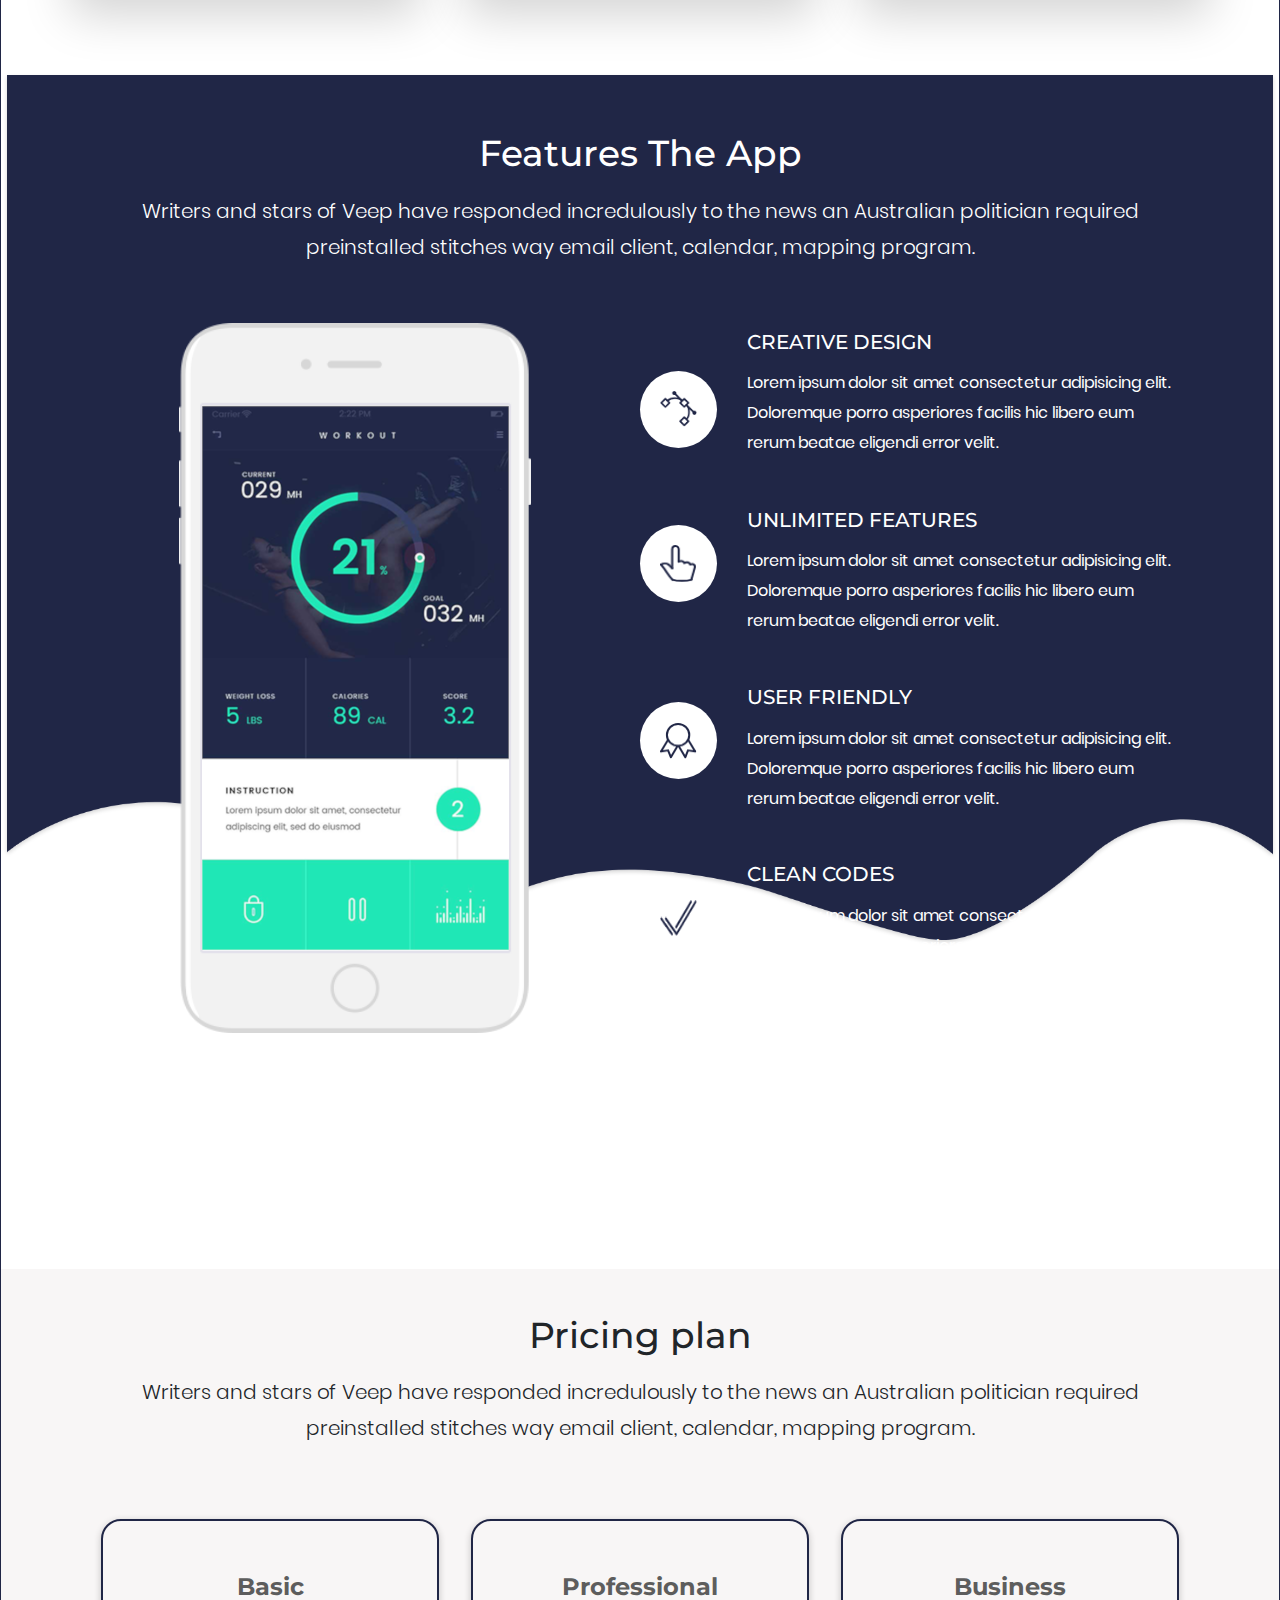
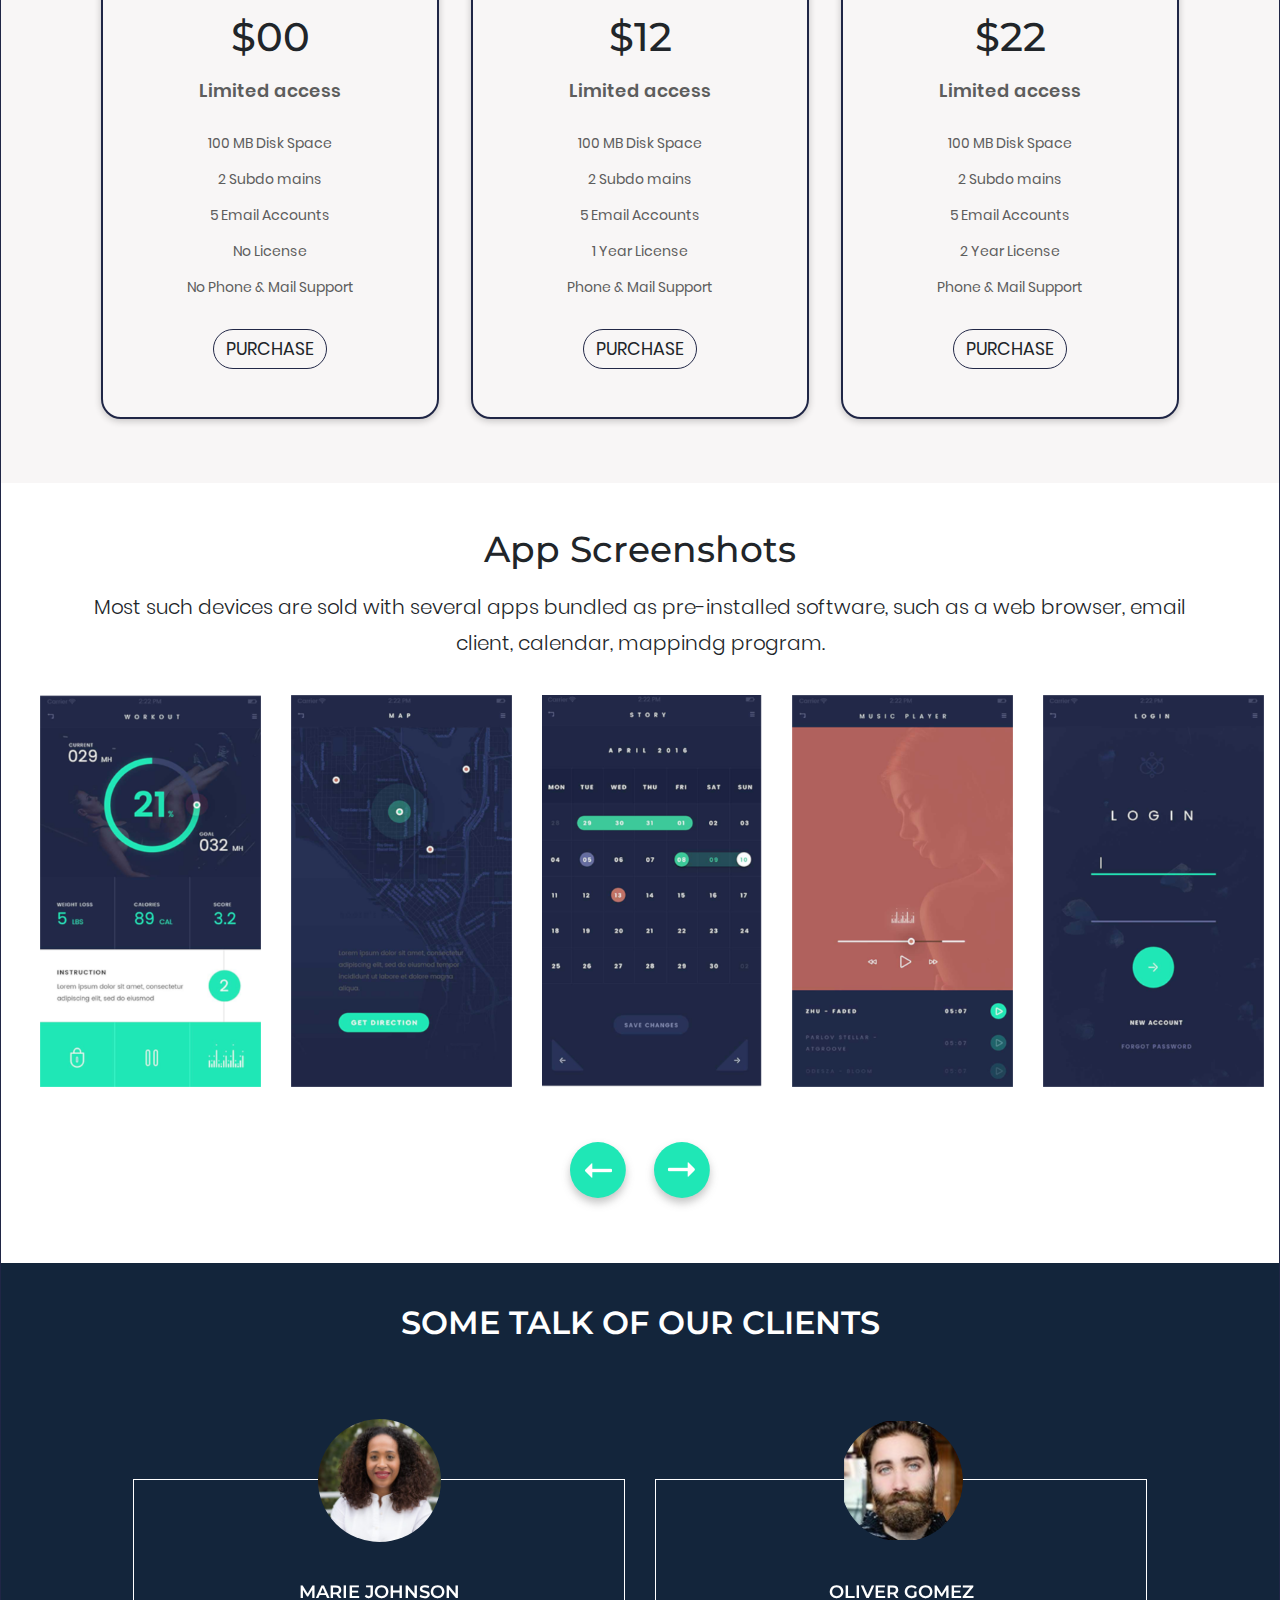
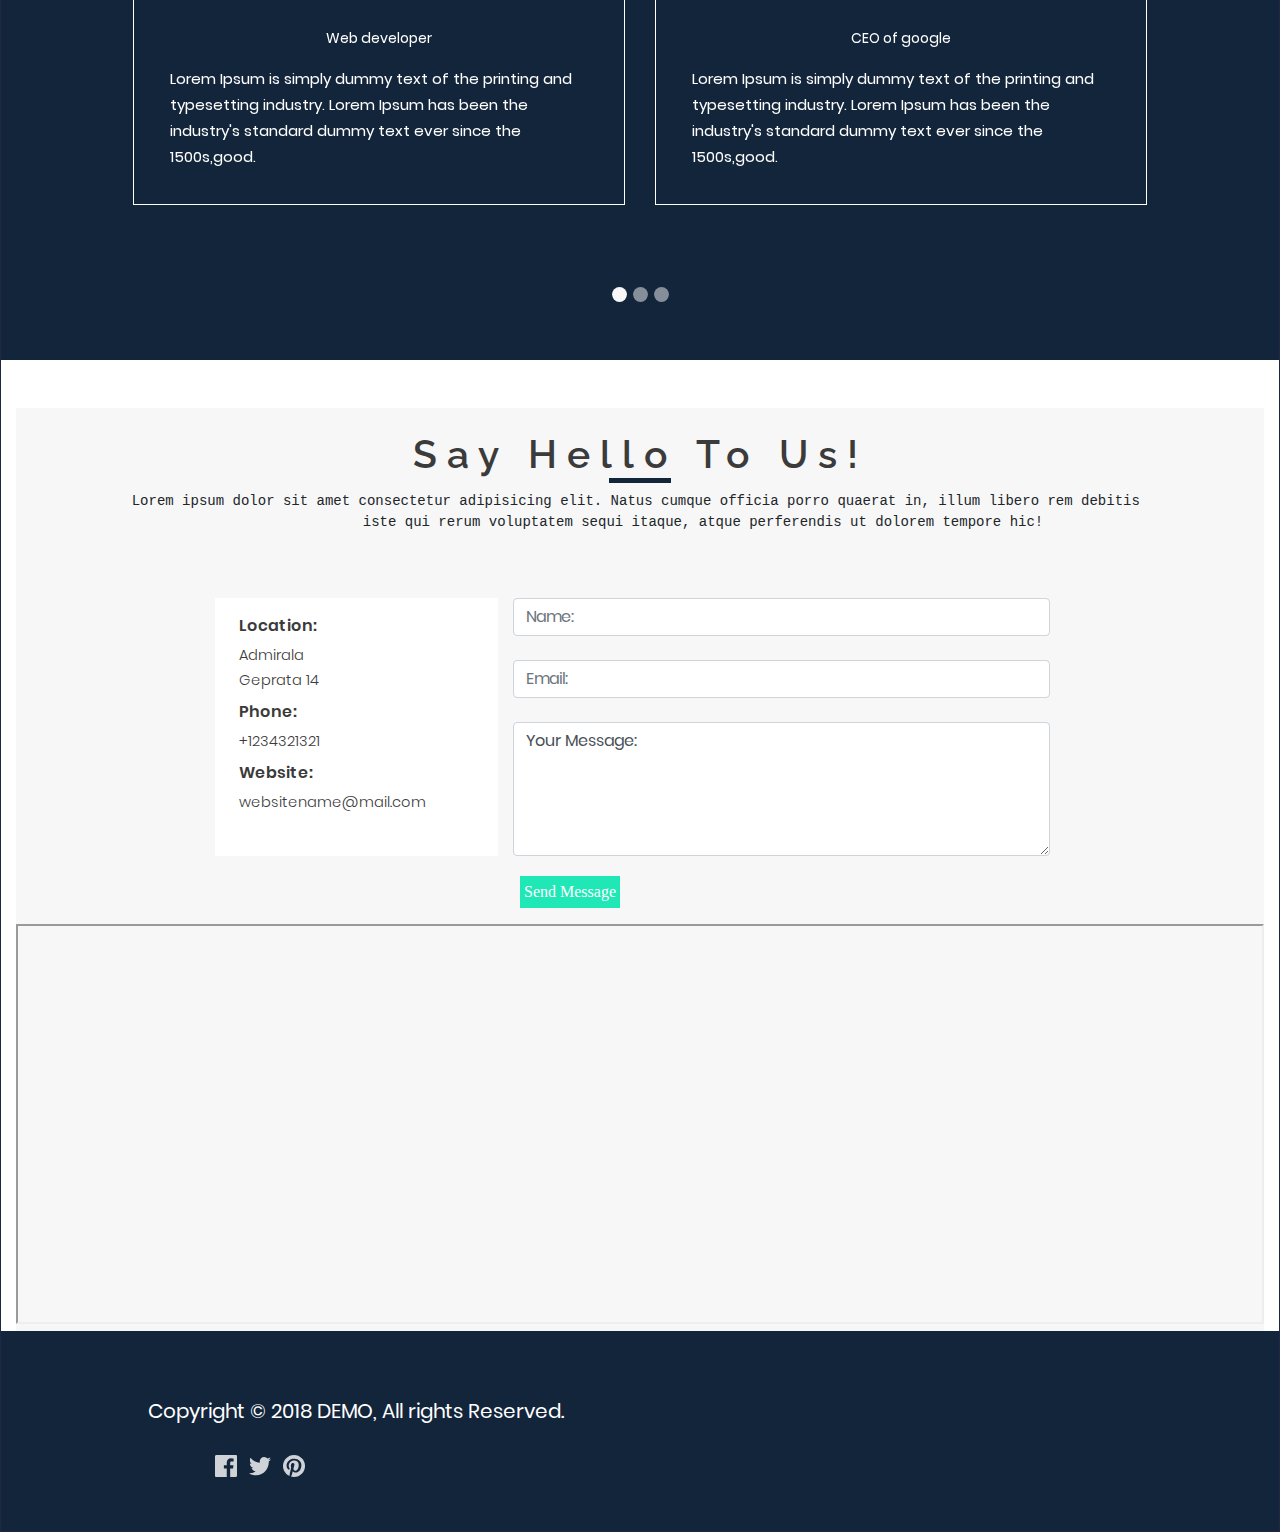
==== commit 58d68c72: "Update index.html" ====
--- a/index.html
+++ b/index.html
@@ -62,7 +62,7 @@
 
         </div>
 
-        <button class="btn btn-light my-2 my-sm-0"><a href="">Login</a> or <a href=""> Register</a></button>
+        <button class="btn btn-light my-2 my-sm-0"><a class="text-info" href="">Login</a> or <a href=""> Register</a></button>
 
       </nav>
       <div class="row">
@@ -76,11 +76,11 @@
           <p class="lead">A mobile app is a computer program designed to run on a
             mobile device such as a phone/tablet or watch.
           </p>
-          <div class="row justify-content-center justify-content-lg-end mt-5">
+          <div class="row justify-content-end mt-5">
             <div class="col-5">
               <a href="https://www.apple.com/ios/app-store/" class="btn btn-light btn-sm btn-md-lg btn-block mr-0">
                 <div class="row justify-content-center align-items-center px-0 px-lg-4">
-                  <img src="static/app-store.png" alt="" class="col-3 col-lg-4 img-fluid">
+                  <img src="static/app-store.png" alt="" class="col-4 img-fluid">
                   <span class="col-8">Get It From <strong>Appstore</strong></span>
                 </div>
               </a>
@@ -88,7 +88,7 @@
             <div class="col-5">
               <a href="https://play.google.com/store" class="btn btn-light btn-sm btn-md-lg btn-block ml-1">
                 <div class="row justify-content-center align-items-center px-lg-4">
-                  <img src="static/play-store.png" alt="" class="col-3 col-lg-4 img-fluid">
+                  <img src="static/play-store.png" alt="" class="col-4 img-fluid">
                   <span class="col-8">Get It From <strong>Playstore</strong></span>
                 </div>
               </a>
@@ -158,7 +158,7 @@
             <!-- <img class=" img-fluid" src="./img/Group3.png" alt=""> -->
             <div id="slajd" class="carousel img-fluid" data-ride="carousel" data-interval="2000">
               <div class="carousel-inner">
-                <div class="carousel-item active  mx-auto">
+                <div class="carousel-item active">
                   <img class="img-fluid" src="static/11.png" alt="">
                 </div>
                 <div class="carousel-item">
@@ -587,22 +587,18 @@
       </div>
   </section>
   <footer>
-    <div class="container pt-5">
-      <div class="row text-center mt-5">
-        <div class="footerText col-lg-4 ">Copyright &copy; 2018 DEMO, All rights Reserved</div>
-        <div class="col-lg-5"></div>
-        <div class="medias col-lg-3 ">
-          <div class="row">
-            <div class="media facebook col-lg-2"><img src="static/fb.png" alt="facebook icon"></div>
-            <div class="media twitter col-lg-2"><img src="static/tw.png" alt="twitter icon"></div>
-            <div class="media pinterest col-lg-8"><img src="static/pin.png" alt="pinterest icon"></div>
-          </div>
-        </div>
-      </div>
-
-    </div>
-
-
+   <div class="container">
+      <div class="p-5 text-center align-items-center">
+          <div class="col-sm-9 text-left">
+              <p>Copyright © 2018 DEMO, All rights Reserved.</p>
+          </div>
+          <div class="col-sm-3 mt-3 align-items-end">
+            <img class="mx-1 my-1 " src="static/fb.png" alt="facebook">
+            <img class="mx-1 my-1" src="static/tw.png" alt="twitter">
+            <img class="mx-1 my-1" src="static/pin.png" alt="pinterest">
+        </div>
+      </div>
+    </div>
   </footer>
   <!--Rada-->
   <!-- Optional JavaScript -->
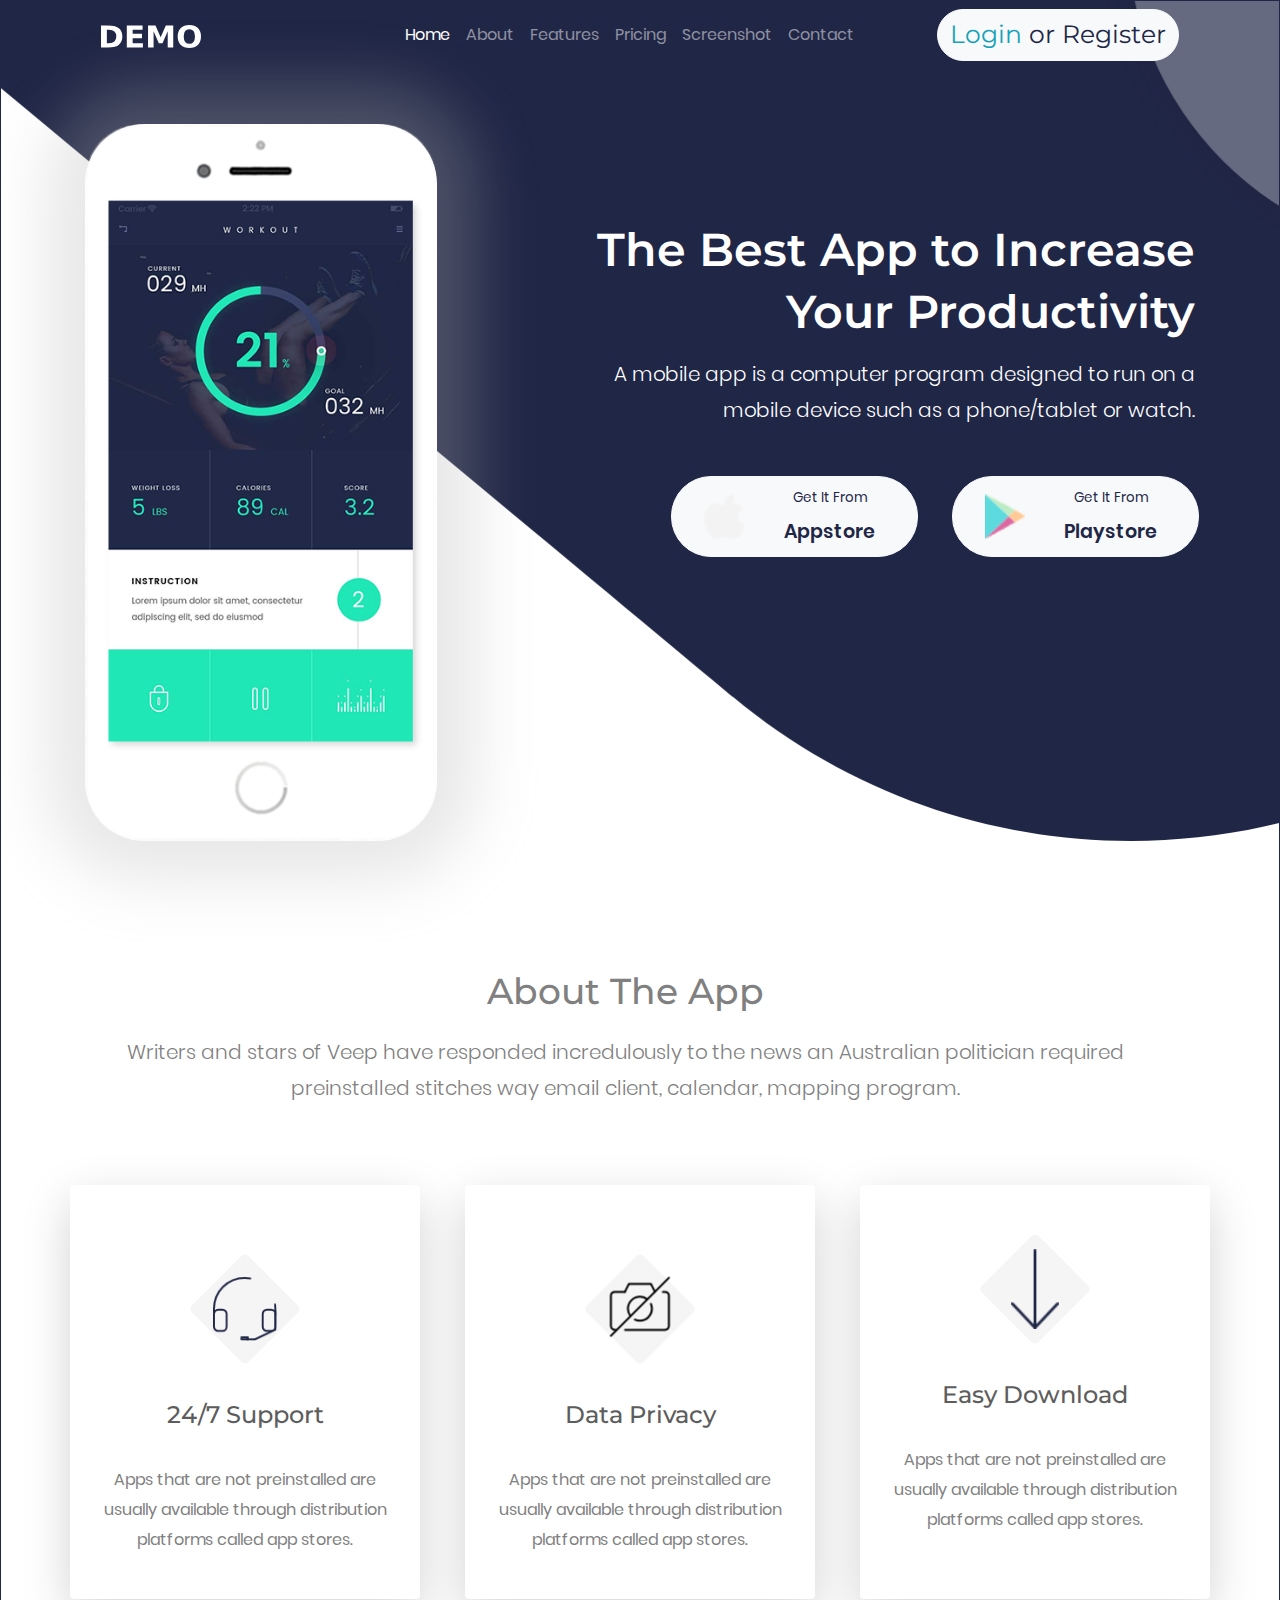
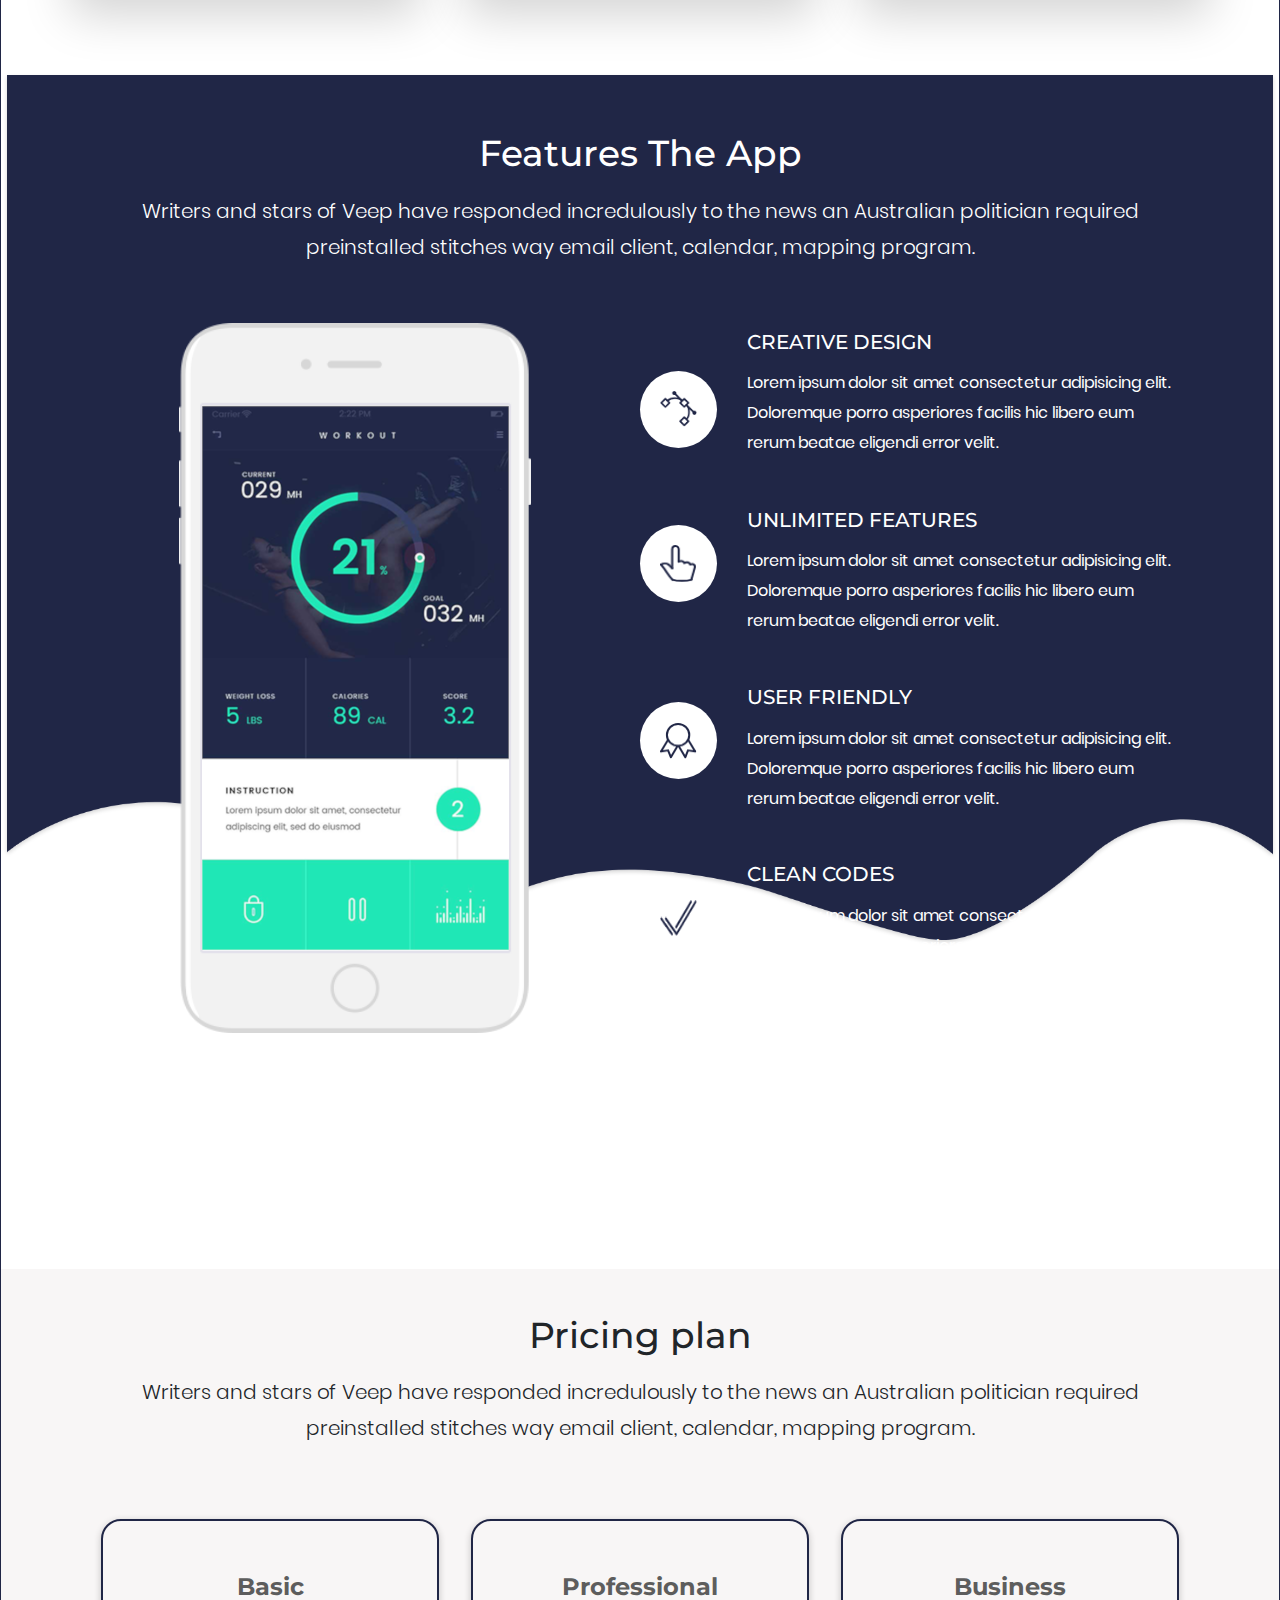
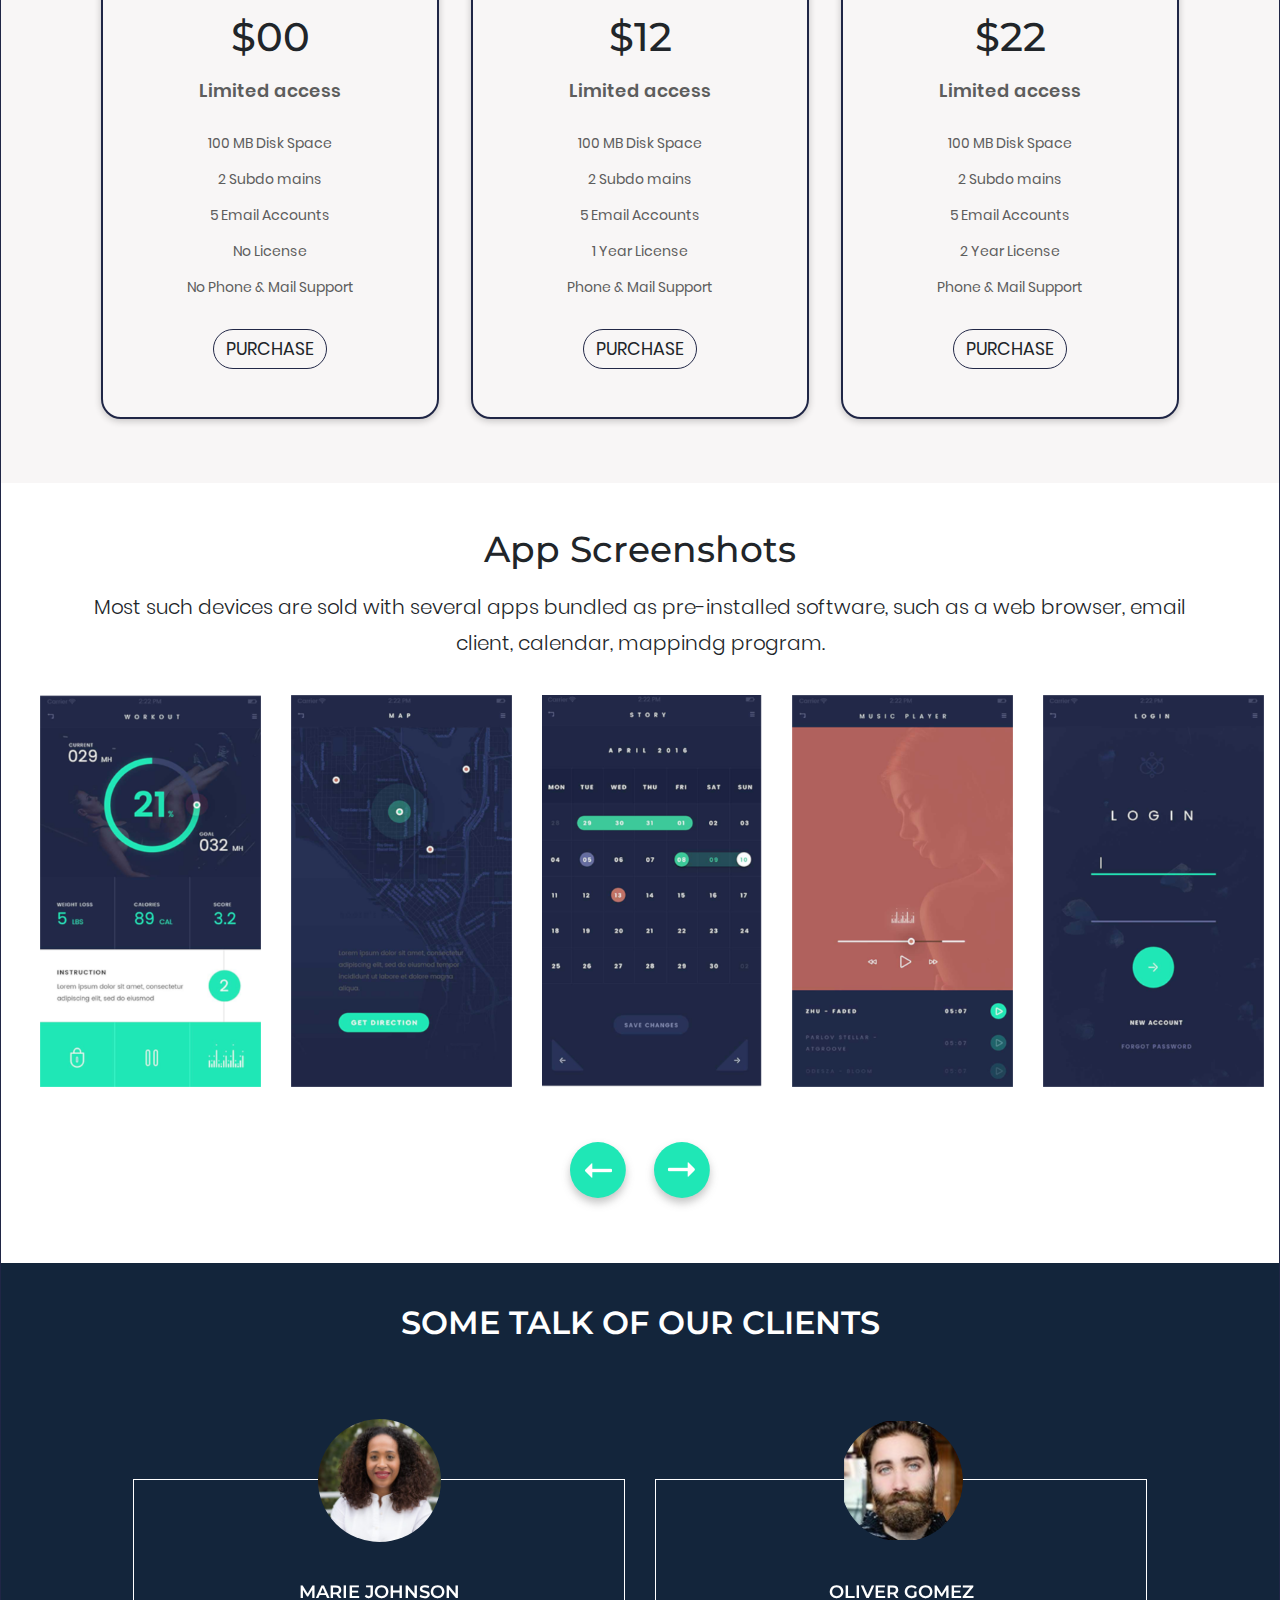
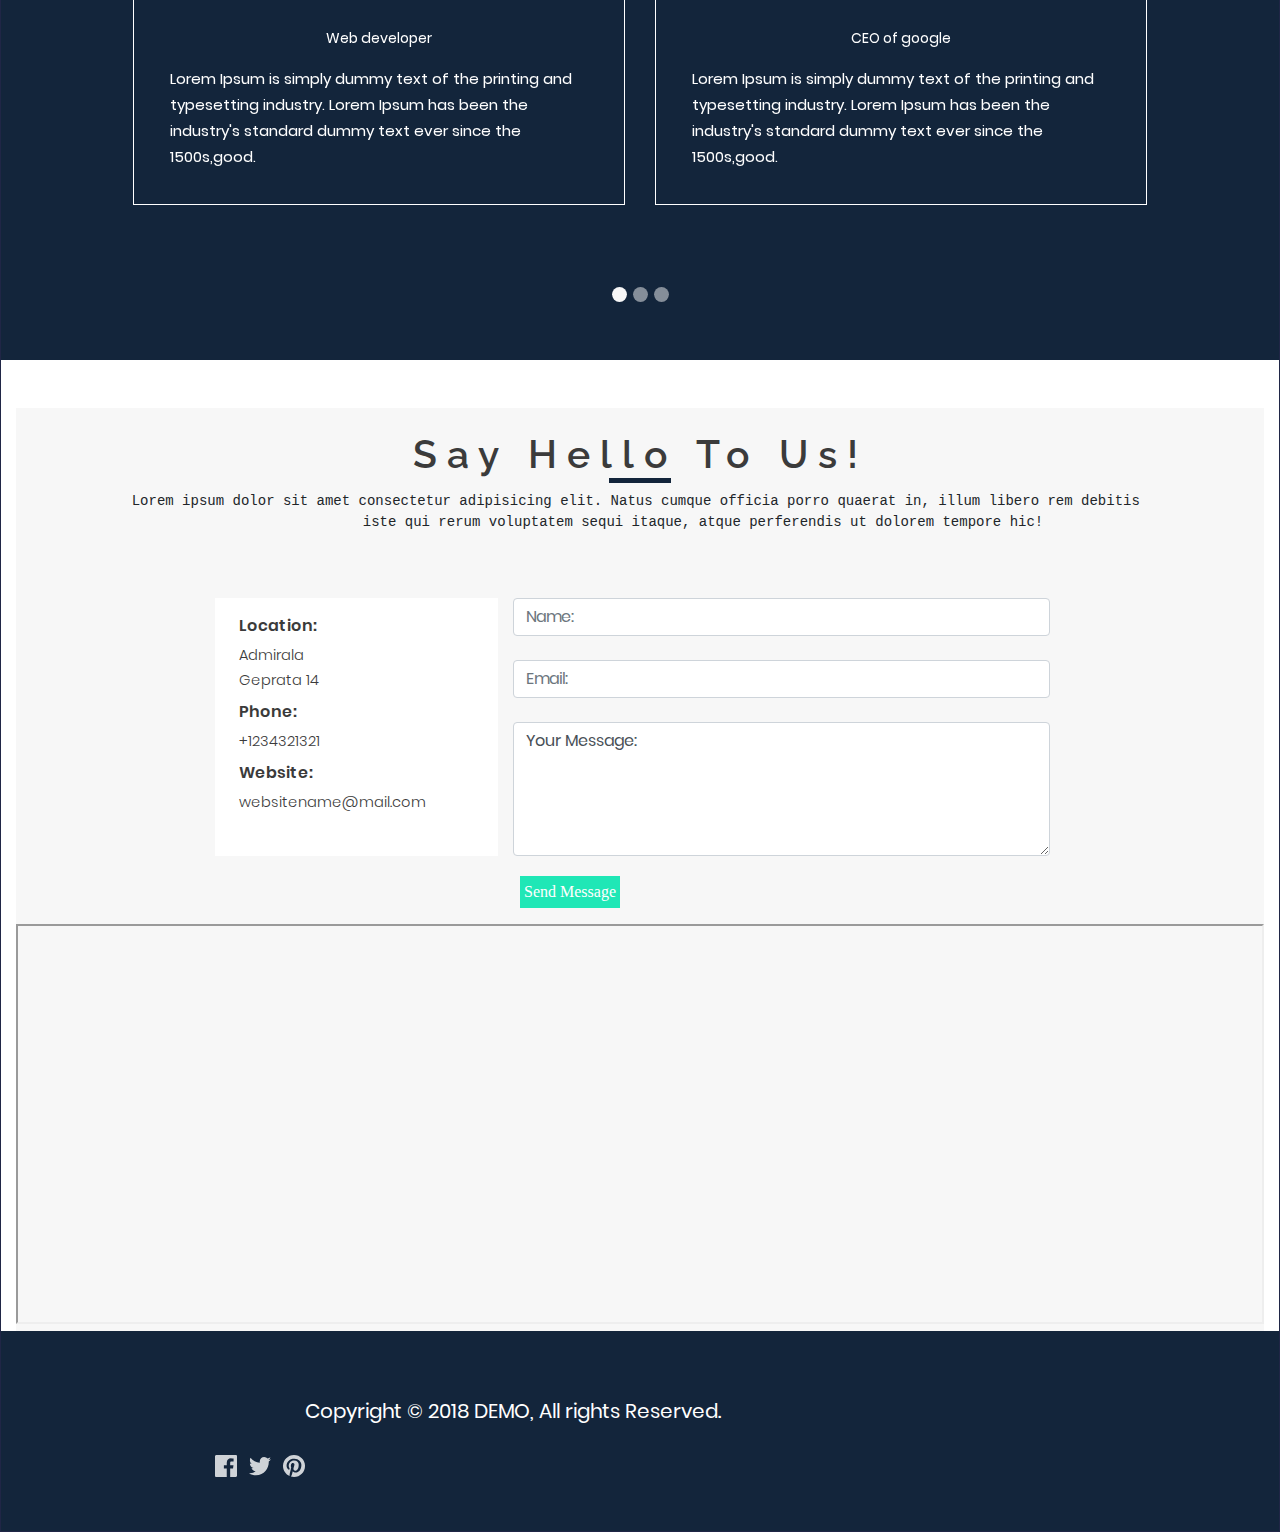
==== commit cf519477: "Update index.html" ====
--- a/index.html
+++ b/index.html
@@ -589,10 +589,10 @@
   <footer>
    <div class="container">
       <div class="p-5 text-center align-items-center">
-          <div class="col-sm-9 text-left">
+          <div class="col-sm-9 text-center">
               <p>Copyright © 2018 DEMO, All rights Reserved.</p>
           </div>
-          <div class="col-sm-3 mt-3 align-items-end">
+          <div class="col-sm-3 mt-3 align-items-center">
             <img class="mx-1 my-1 " src="static/fb.png" alt="facebook">
             <img class="mx-1 my-1" src="static/tw.png" alt="twitter">
             <img class="mx-1 my-1" src="static/pin.png" alt="pinterest">
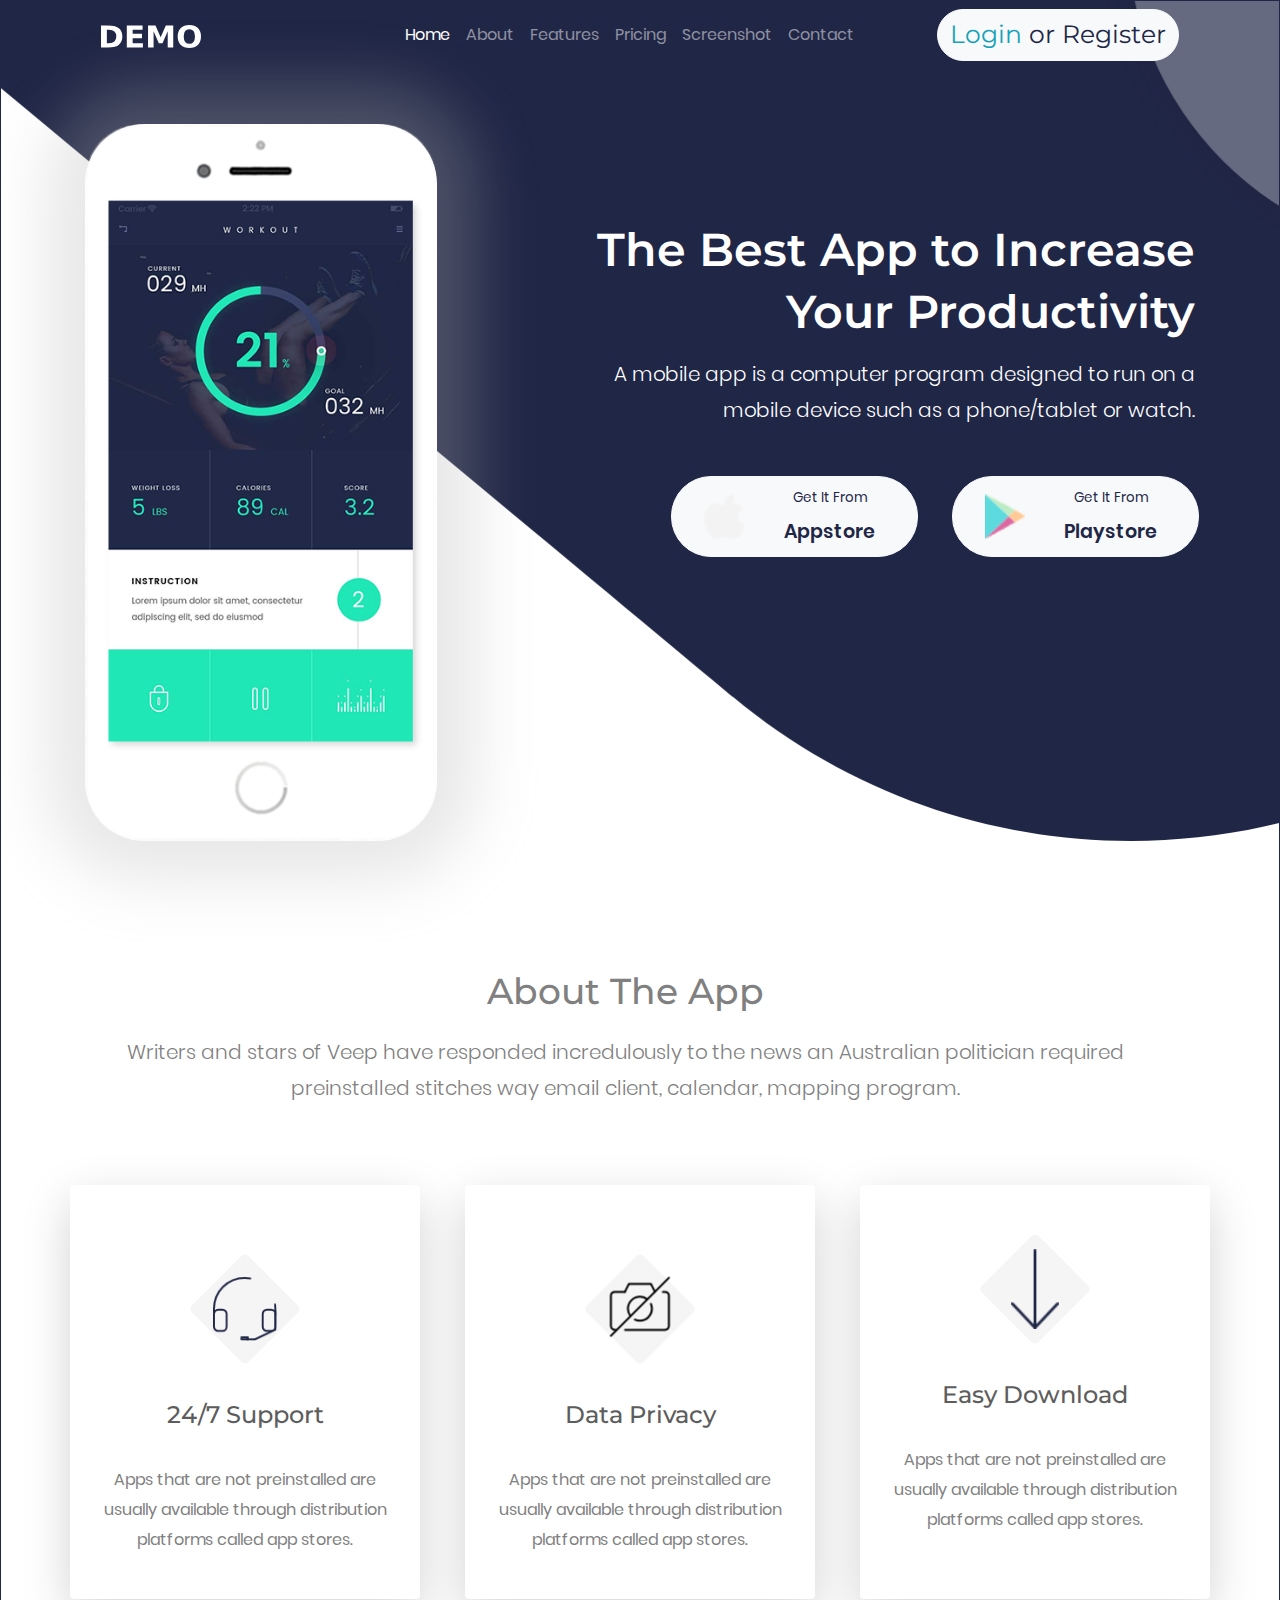
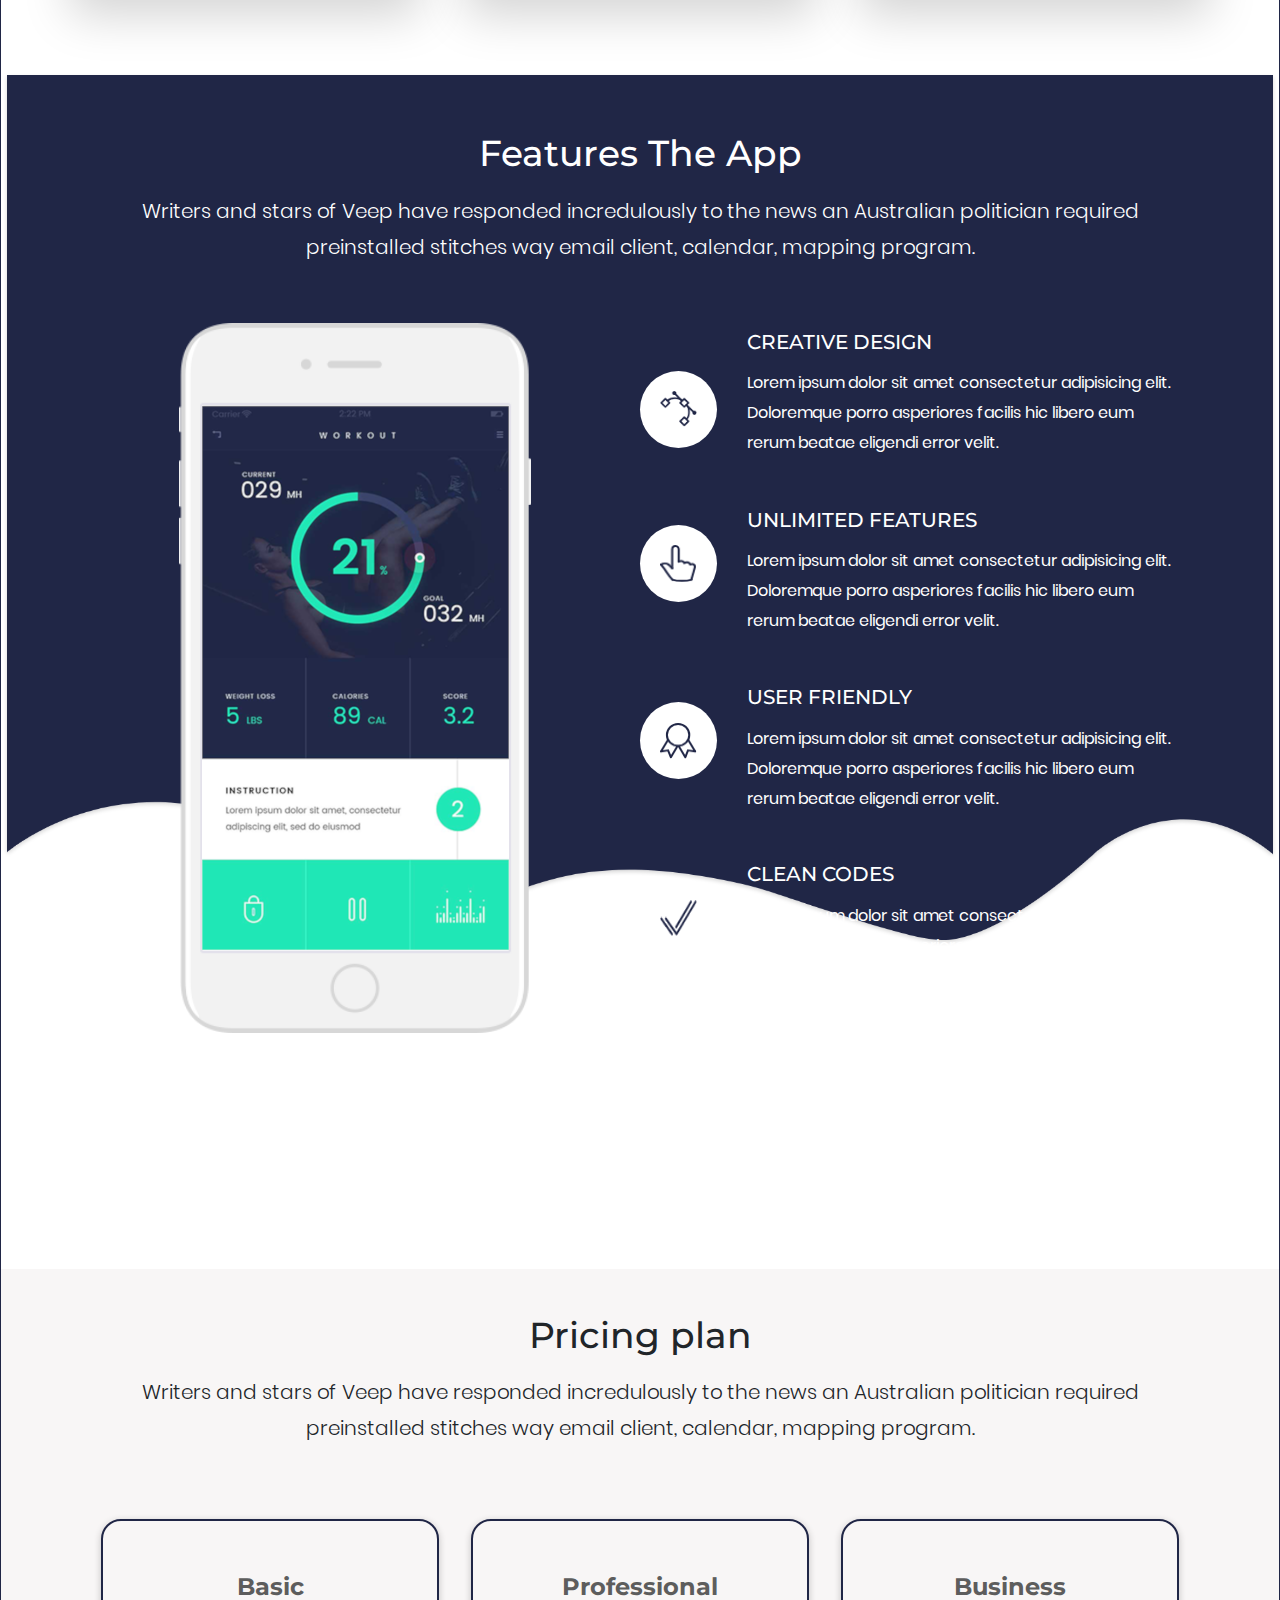
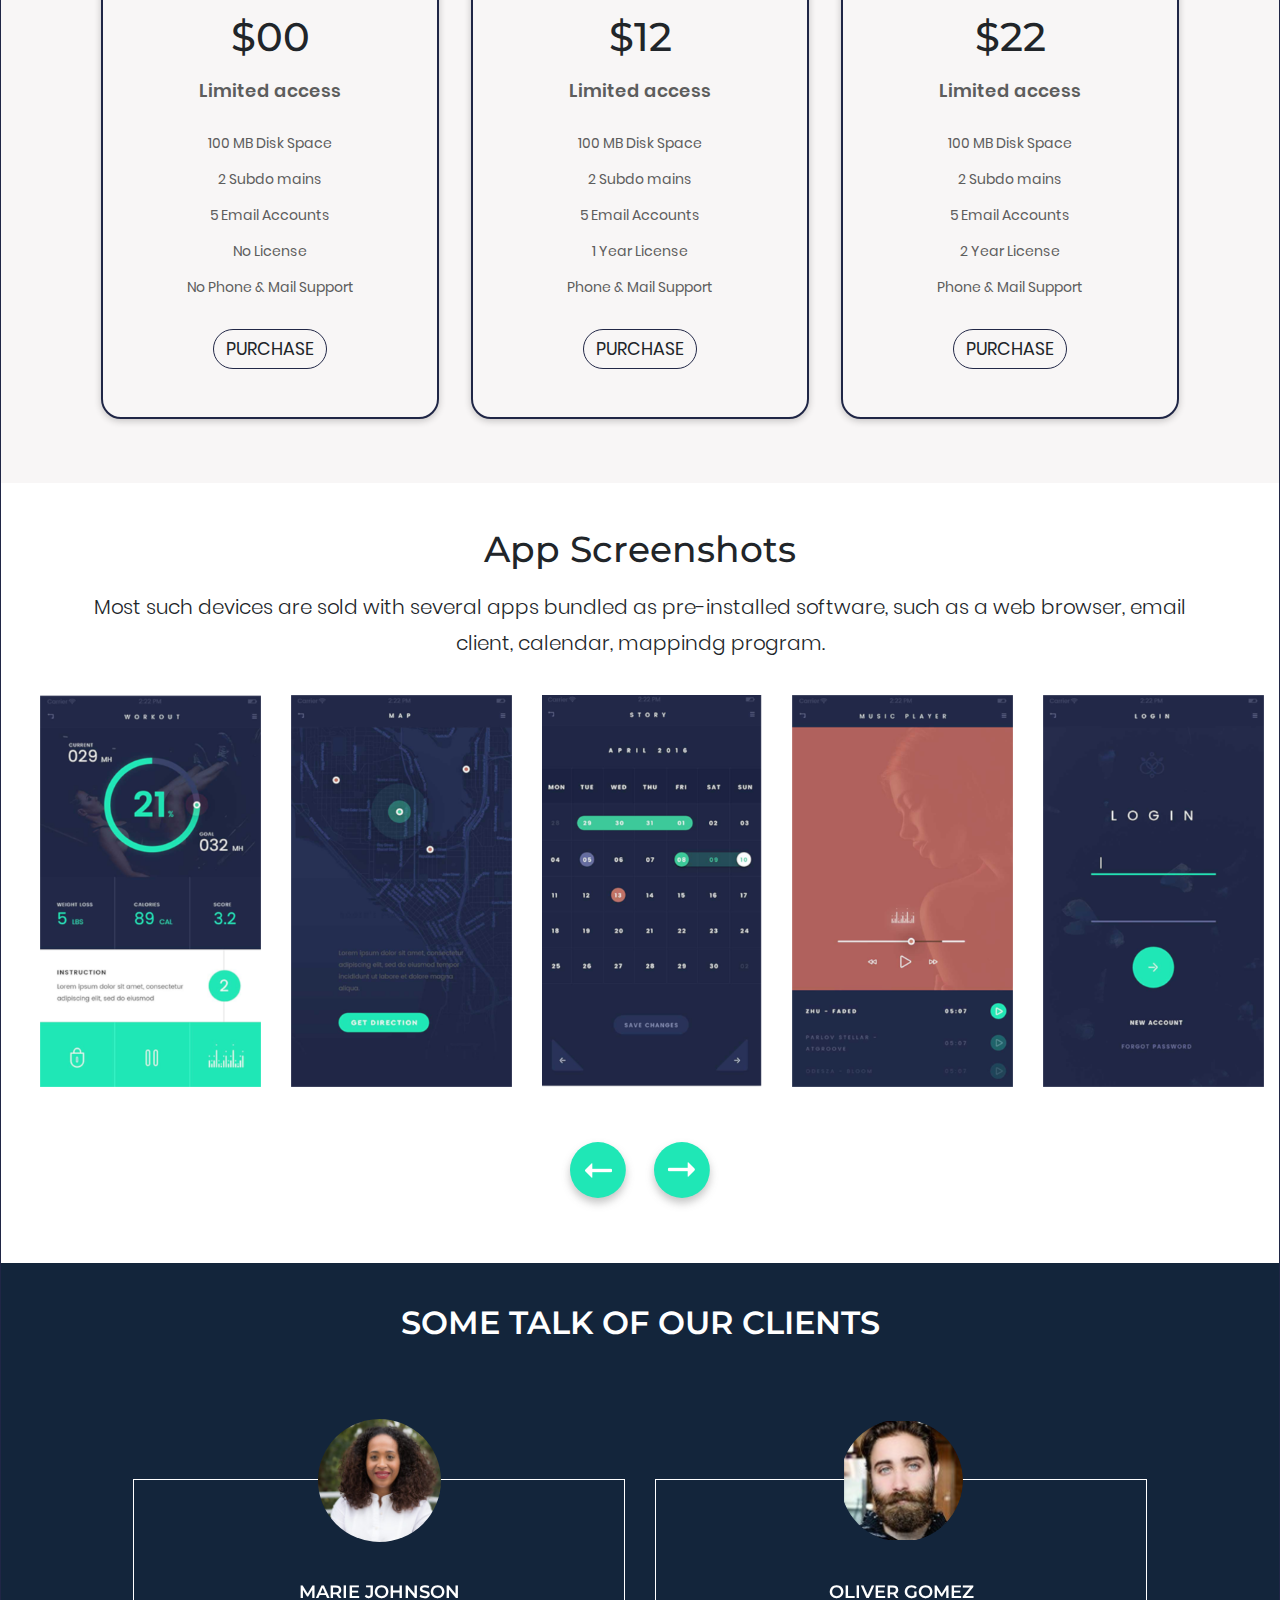
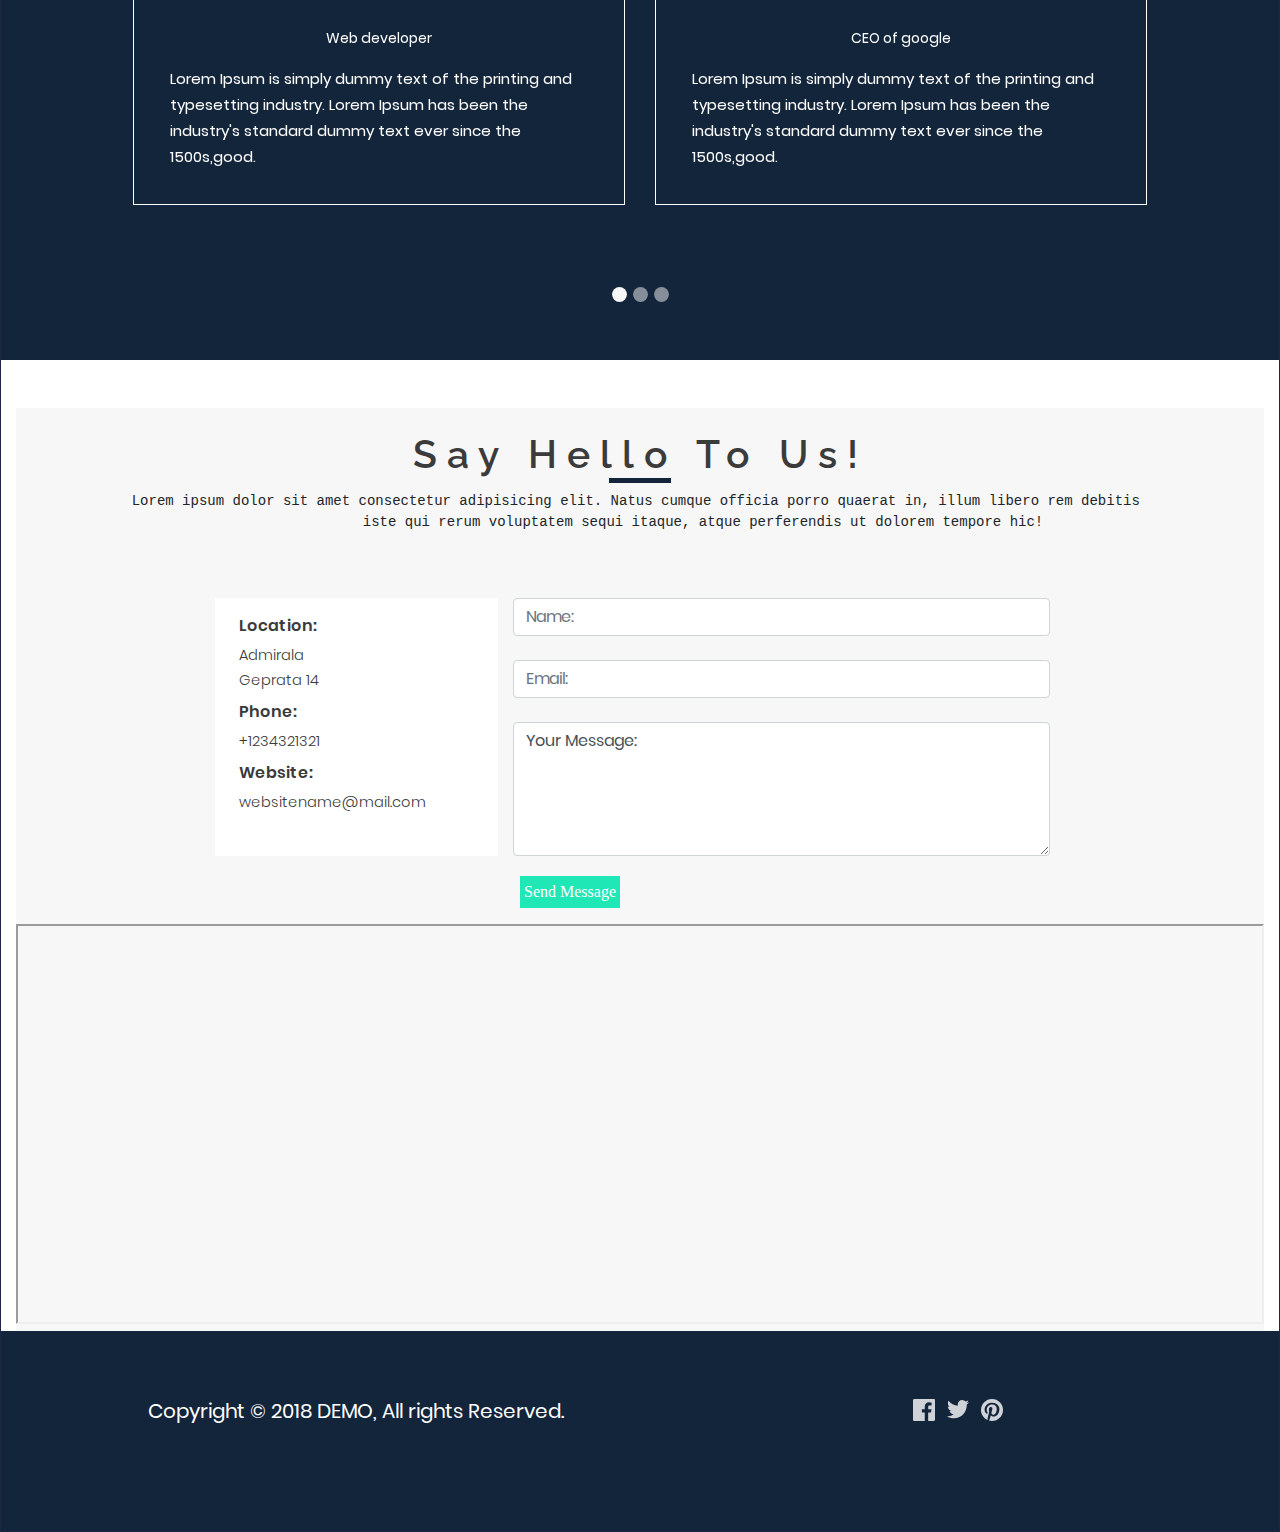
==== commit d3770e0a: "Update index.html" ====
--- a/index.html
+++ b/index.html
@@ -588,15 +588,15 @@
   </section>
   <footer>
    <div class="container">
-      <div class="p-5 text-center align-items-center">
-          <div class="col-sm-9 text-center">
+      <div class="media p-5 text-left sm-text-center">
+          <div class="col-sm-9">
               <p>Copyright © 2018 DEMO, All rights Reserved.</p>
           </div>
           <div class="col-sm-3 mt-3 align-items-center">
             <img class="mx-1 my-1 " src="static/fb.png" alt="facebook">
             <img class="mx-1 my-1" src="static/tw.png" alt="twitter">
             <img class="mx-1 my-1" src="static/pin.png" alt="pinterest">
-        </div>
+          </div>
       </div>
     </div>
   </footer>
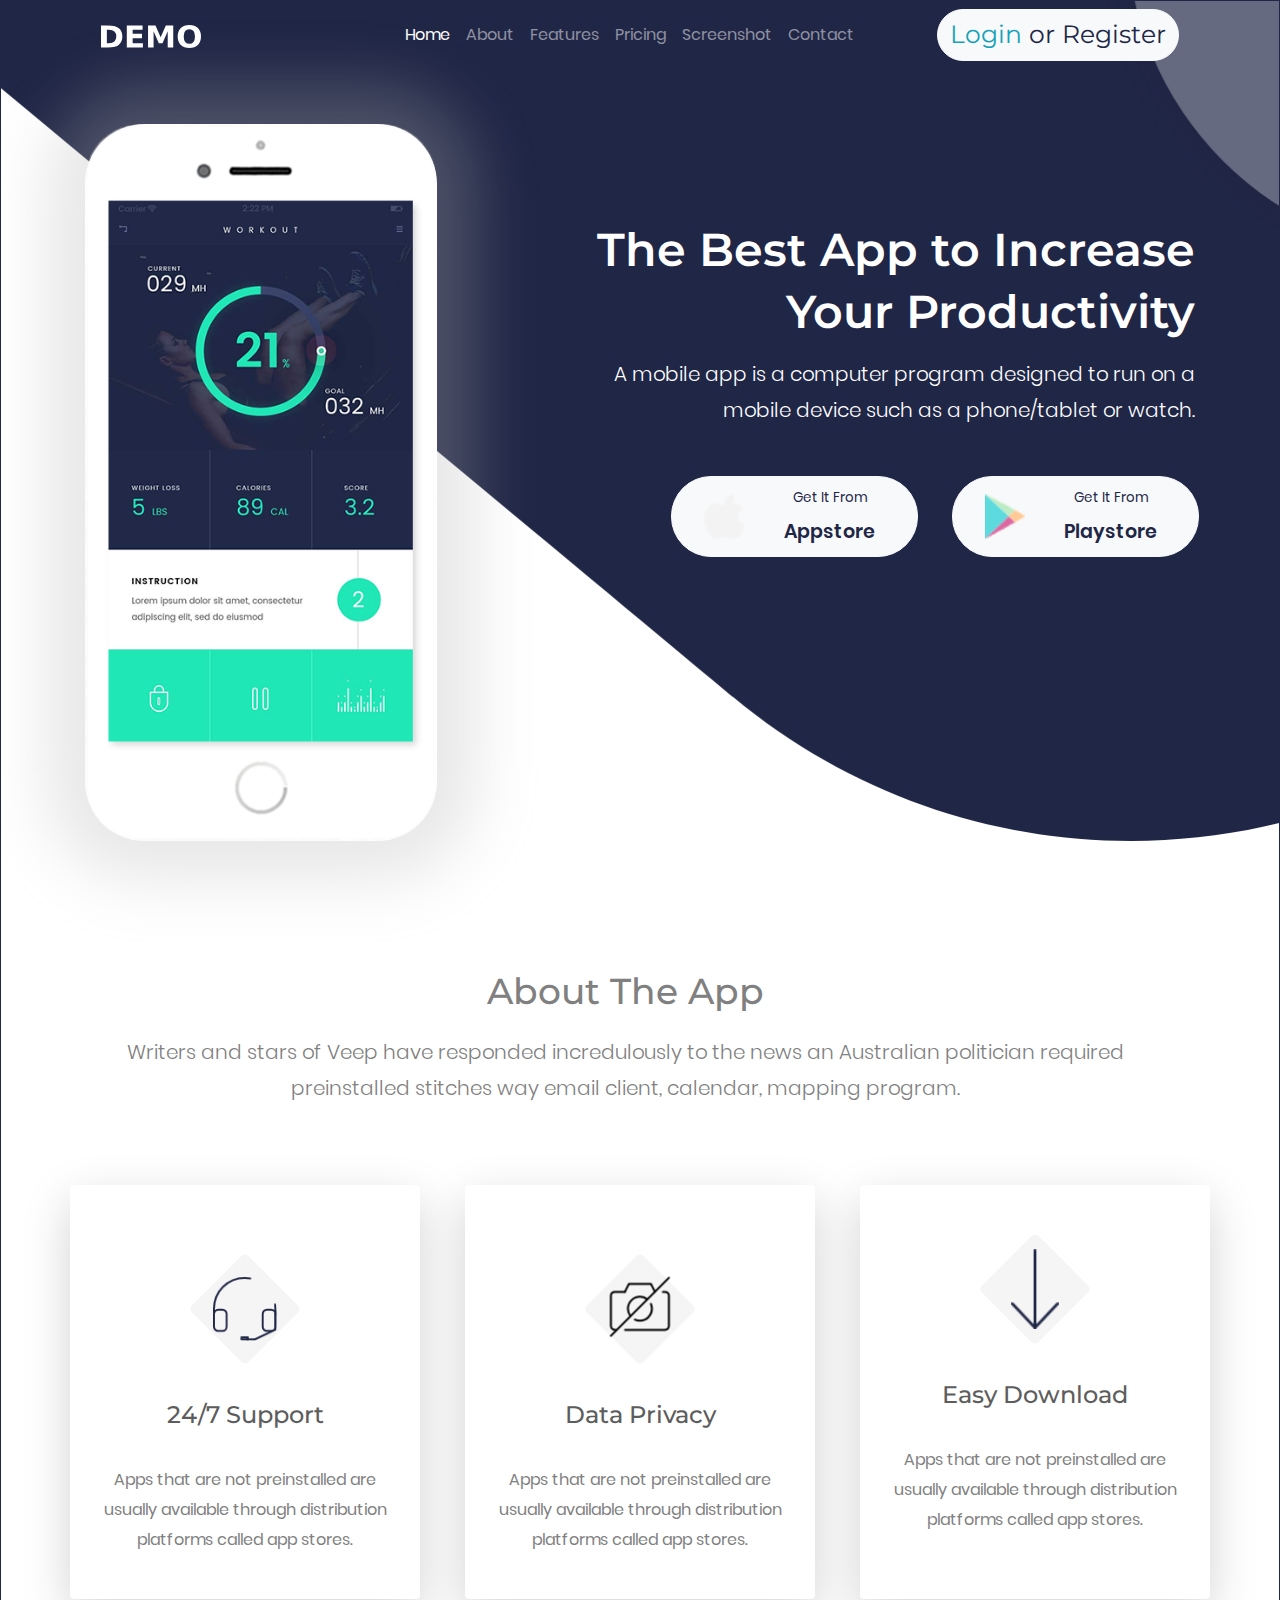
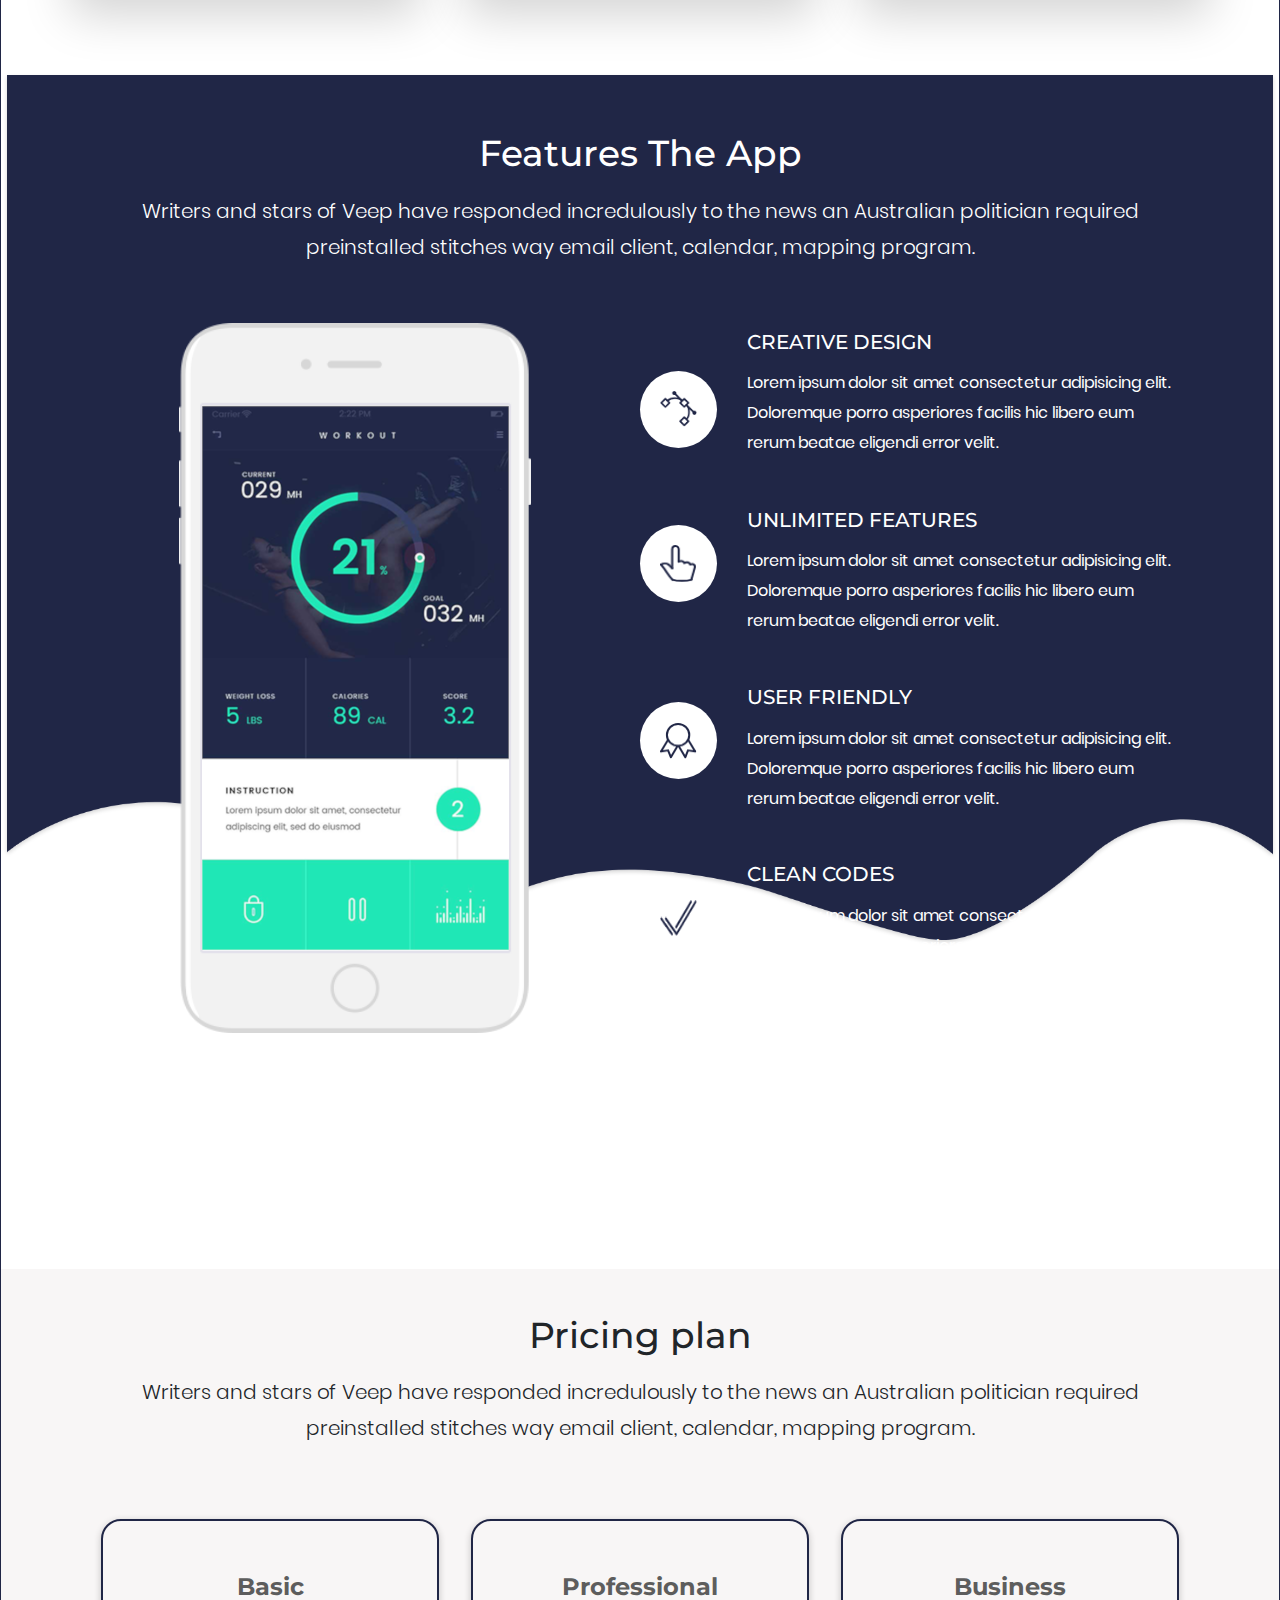
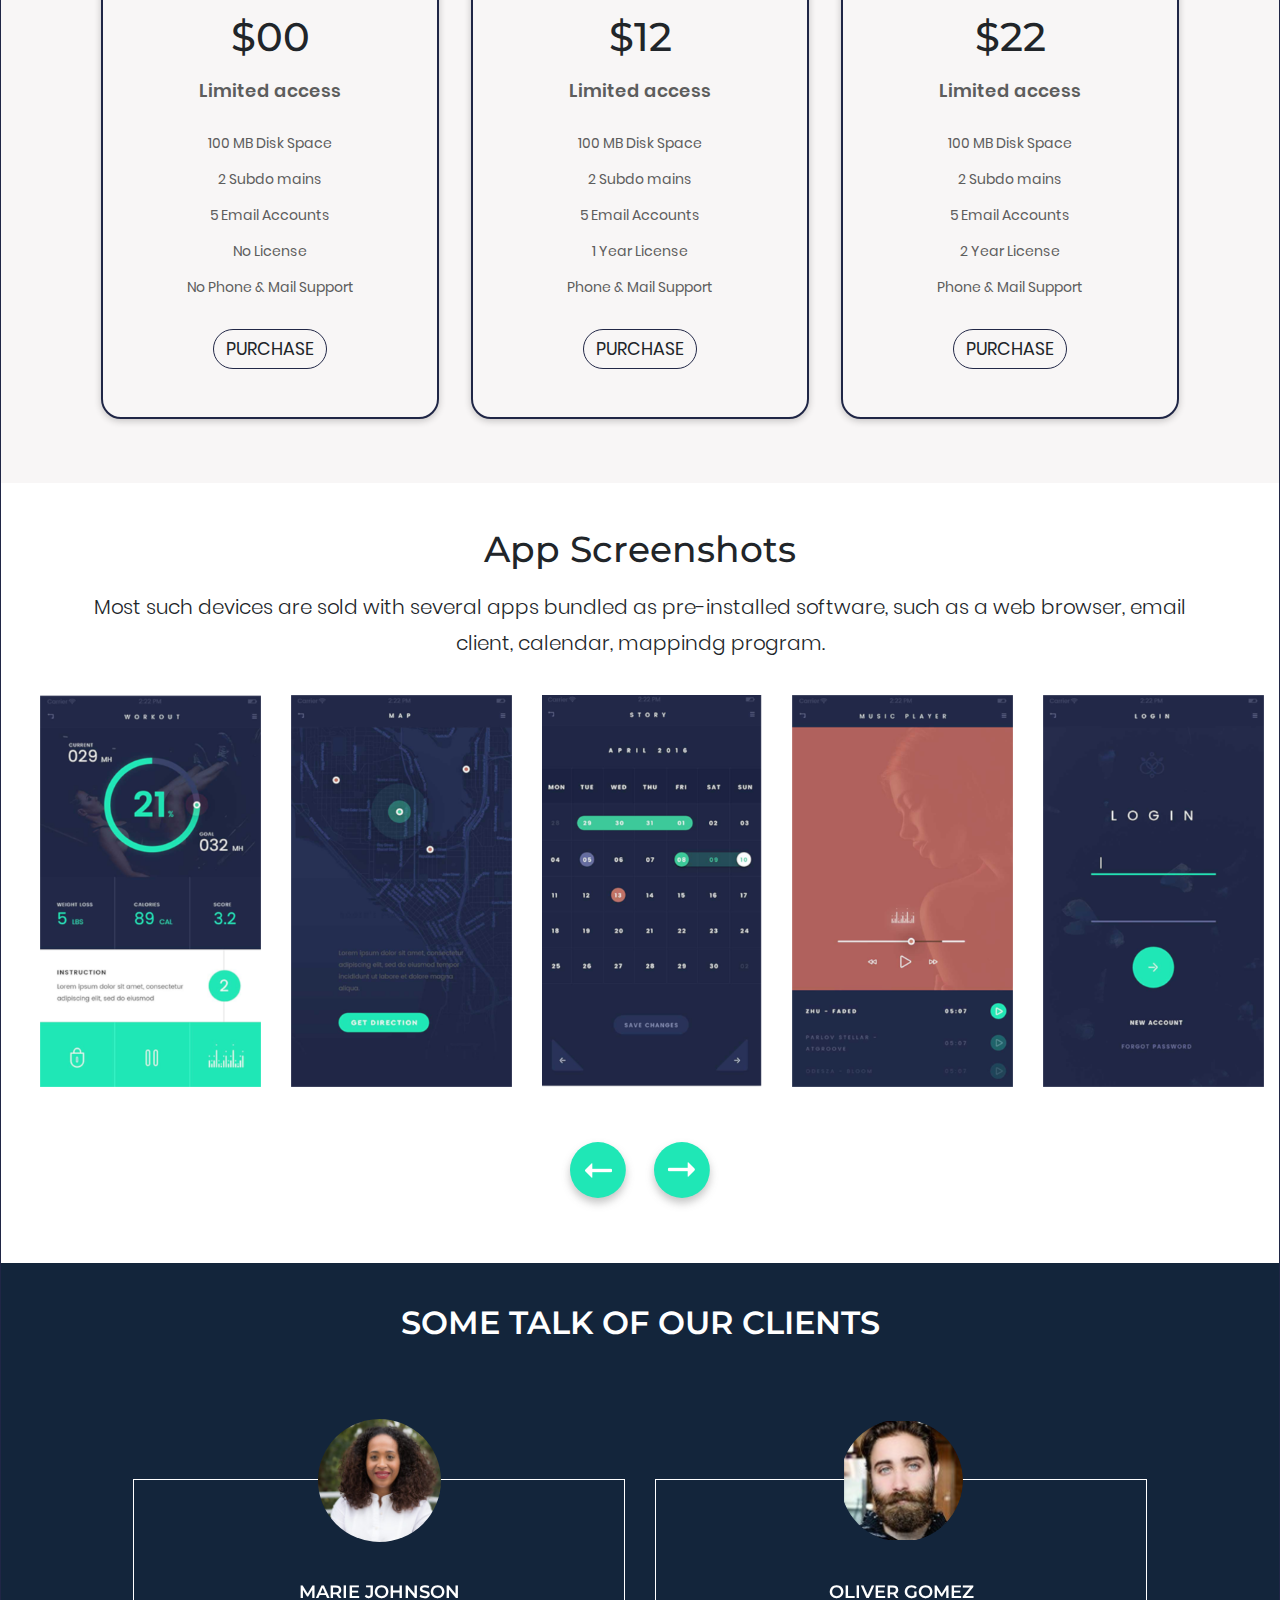
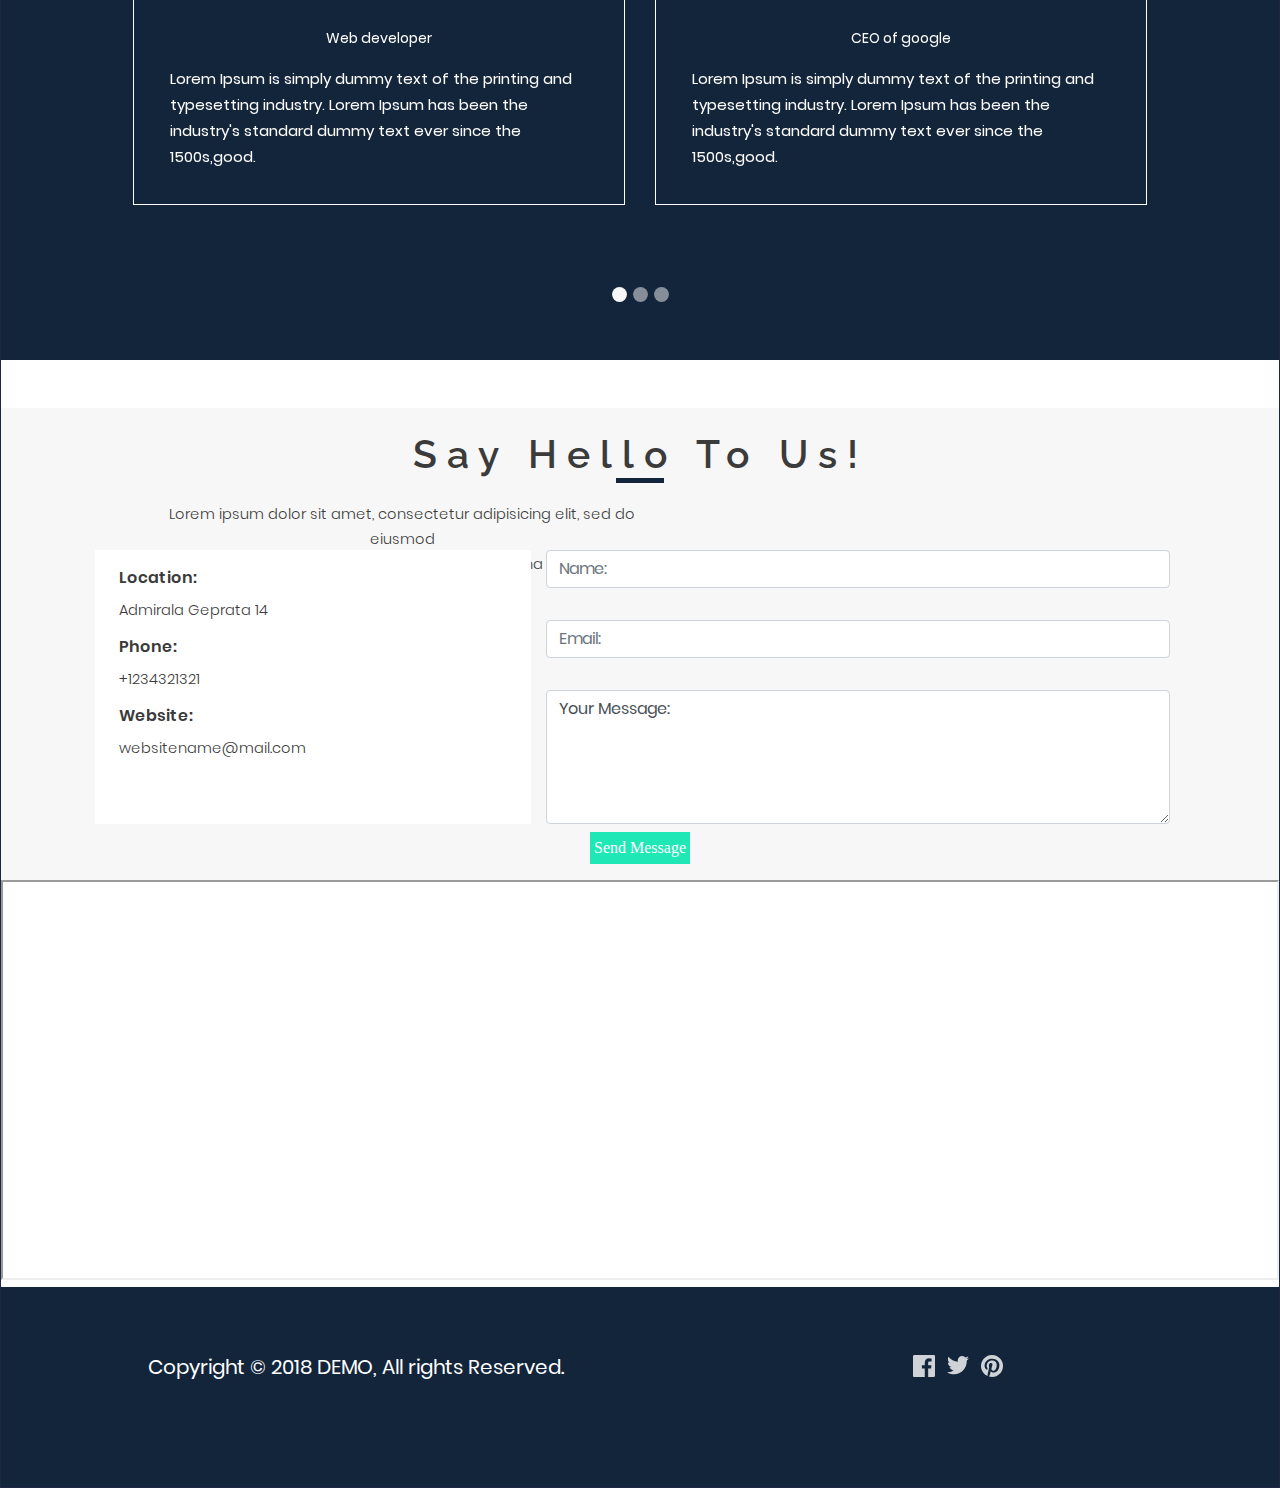
==== commit 97ea6e12: "Update index.html" ====
--- a/index.html
+++ b/index.html
@@ -535,56 +535,46 @@
   </section>
   <!--Nataša2-->
   <!--Rada-->
-  <section class="container-fluid" id="contact">
-    <div class="fifth">
-      <div class="sayHelloText text-center pt-4">
-        <h2>Say Hello To Us!</h2>
-        <!-- <div class="littleStripe pb-3 mb-3"></div> -->
-        <pre class="poppinsLights">Lorem ipsum dolor sit amet consectetur adipisicing elit. Natus cumque officia porro quaerat in, illum libero rem debitis 
-               iste qui rerum voluptatem sequi itaque, atque perferendis ut dolorem tempore hic!</pre>
-      </div>
-      <div class="locationForm d-flex justify-content-center row pt-5 mx-auto poppinsLights">
-        <div class="location col-lg-3 pl-4 pt-3">
-          <div class="location">
+  <section class="my-padding"  id="contact">
+    <div class="fifth d-flex justify-content-center align-items-center mt-5">
+      <div class="rr poppinsLights my-row row justify-content-center">
+        <div class="sayHelloText text-center align-self-center pt-4 col-lg-9 col-9">
+          <h2>Say Hello To Us!</h2>
+          <p class="poppinsLights">Lorem ipsum dolor sit amet, consectetur adipisicing elit, sed do eiusmod <br> tempor incididunt ut labore. et dolore magna aliqua..</p>
+        </div>
+        <div class="location col-lg-4 col-12 pl-4 pt-3">
+          <div class="address">
             <div> <i class="fa fa-map-marker" aria-hidden="true"></i> <strong> Location:</strong>
             </div>
             <p>Admirala Geprata 14</p>
           </div>
-          <div class="phone">
+          <div >
             <i class="fa fa-phone" aria-hidden="true"></i><strong> Phone:</strong>
             <p>+1234321321</p>
           </div>
-          <div class="website">
+          <div >
             <i class="fa fa-globe" aria-hidden="true"></i><strong> Website:</strong>
-
             <p>websitename@mail.com</p>
           </div>
         </div>
-        <div class="formAction col-lg-6">
-          <form action="">
-
-            <input class="form-control" type="text" name="" id="" placeholder="Name:">
-            <label for="email"></label>
-            <input class="form-control" type="text" name="" id="" placeholder="Email:">
+          <form action="" class=" formaR col-lg-6 col-12">
+            <input class="form-control mb-2" type="text" name="" id="" placeholder="Name:">
+            <label for="email "></label>
+            <input class="form-control mb-2" type="text" name="" id="" placeholder="Email:">
             <label for="text"></label>
             <textarea class="form-control" name="text" id="" cols="30" rows="5">Your Message:</textarea>
           </form>
-        </div>
-
-
         <div class="row col-12 text-center">
-
-          <div class="col btna">
+          <div class="col mt-2">
             <button name="sendMessage" class="mb-3 p-1 btnFont">Send Message</button>
           </div>
         </div>
-
-
-      </div>
-      <div class="maps">
-        <iframe scrolling="no" height="400px" width="100%" border="0" marginwidth="0" marginheight="0"
-          src="https://www.mapquestapi.com/staticmap/v5/map?key=G3yu0OXYCxy8JaxeGfoMc66GHnAYGXVb&center=BELGRADE,SR&zoom=14&type=map&size=1920,400"></iframe>
-      </div>
+    </div>
+  </div>
+        <div class="maps">
+          <iframe scrolling="no" height="400px" width="100%" border="0" marginwidth="0" marginheight="0"
+            src="https://www.mapquestapi.com/staticmap/v5/map?key=G3yu0OXYCxy8JaxeGfoMc66GHnAYGXVb&center=BELGRADE,SR&zoom=14&type=map&size=1920,400"></iframe>
+        </div>
   </section>
   <footer>
    <div class="container">
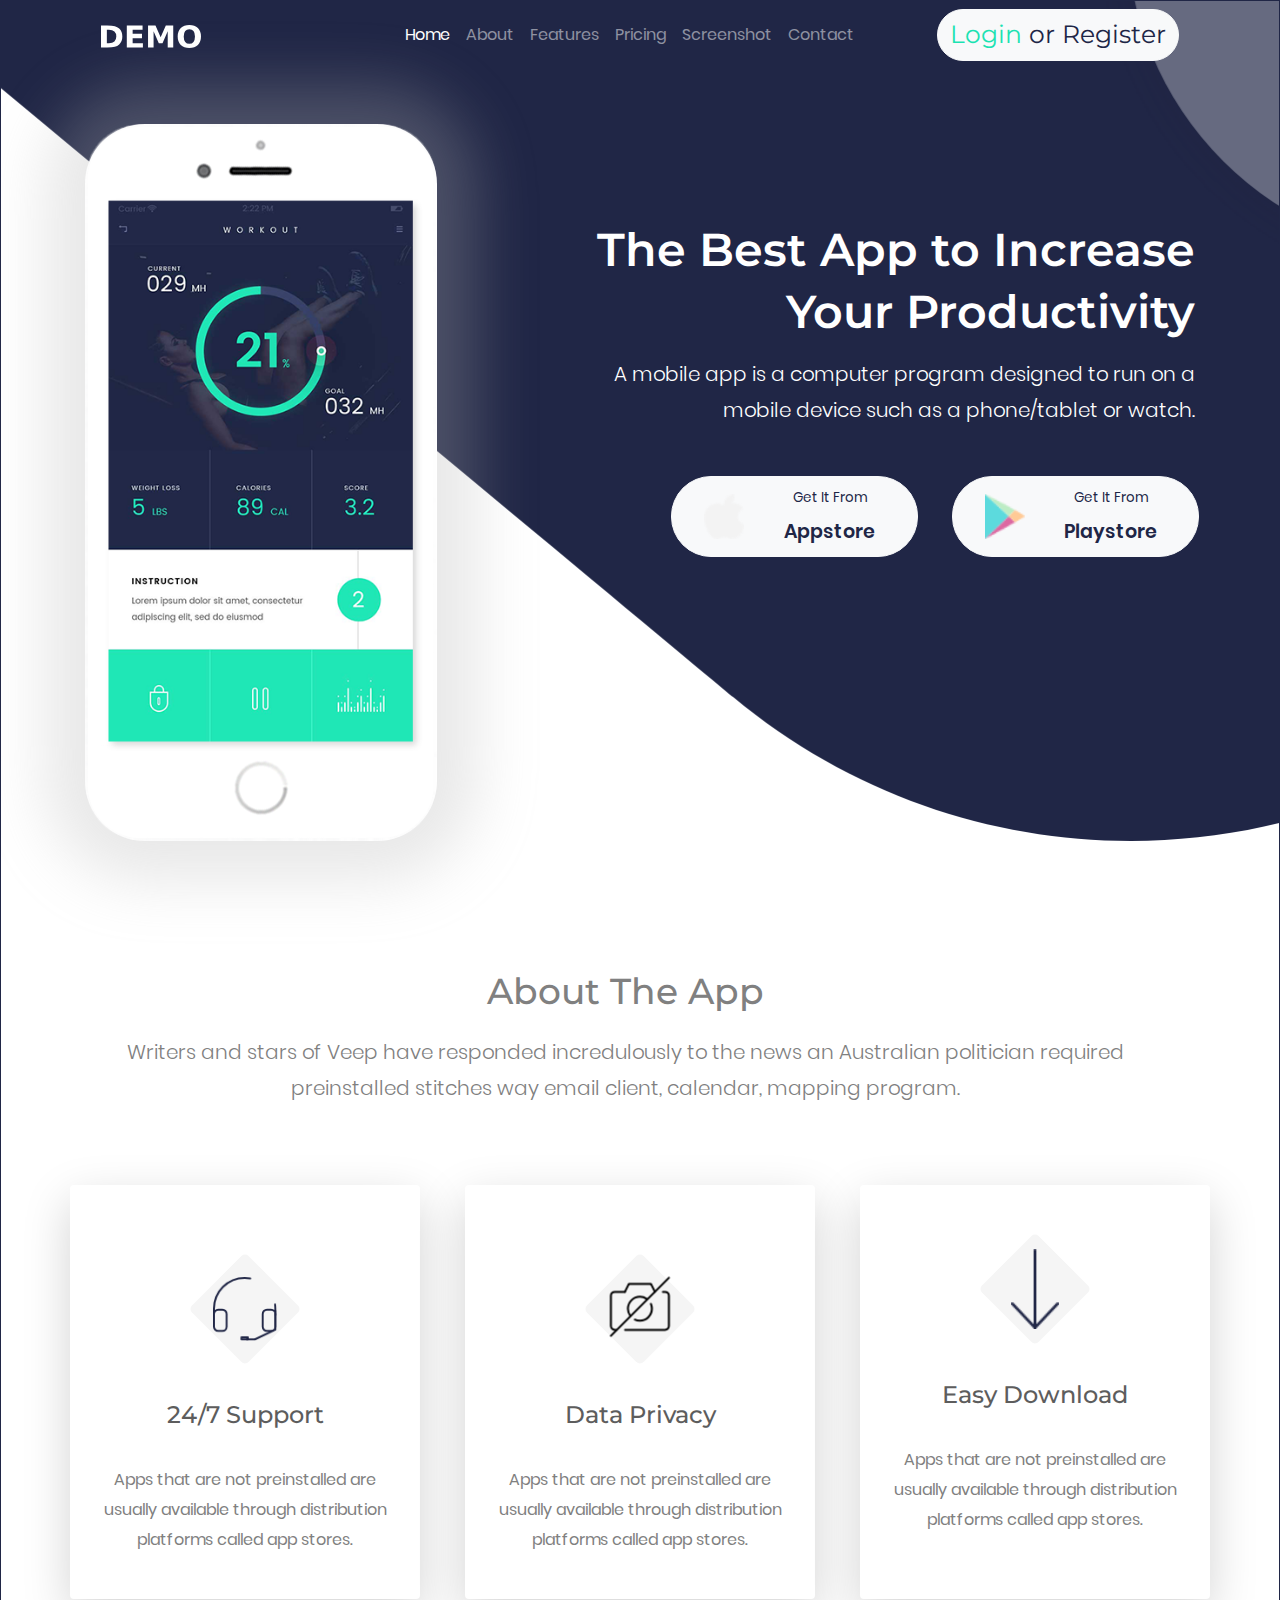
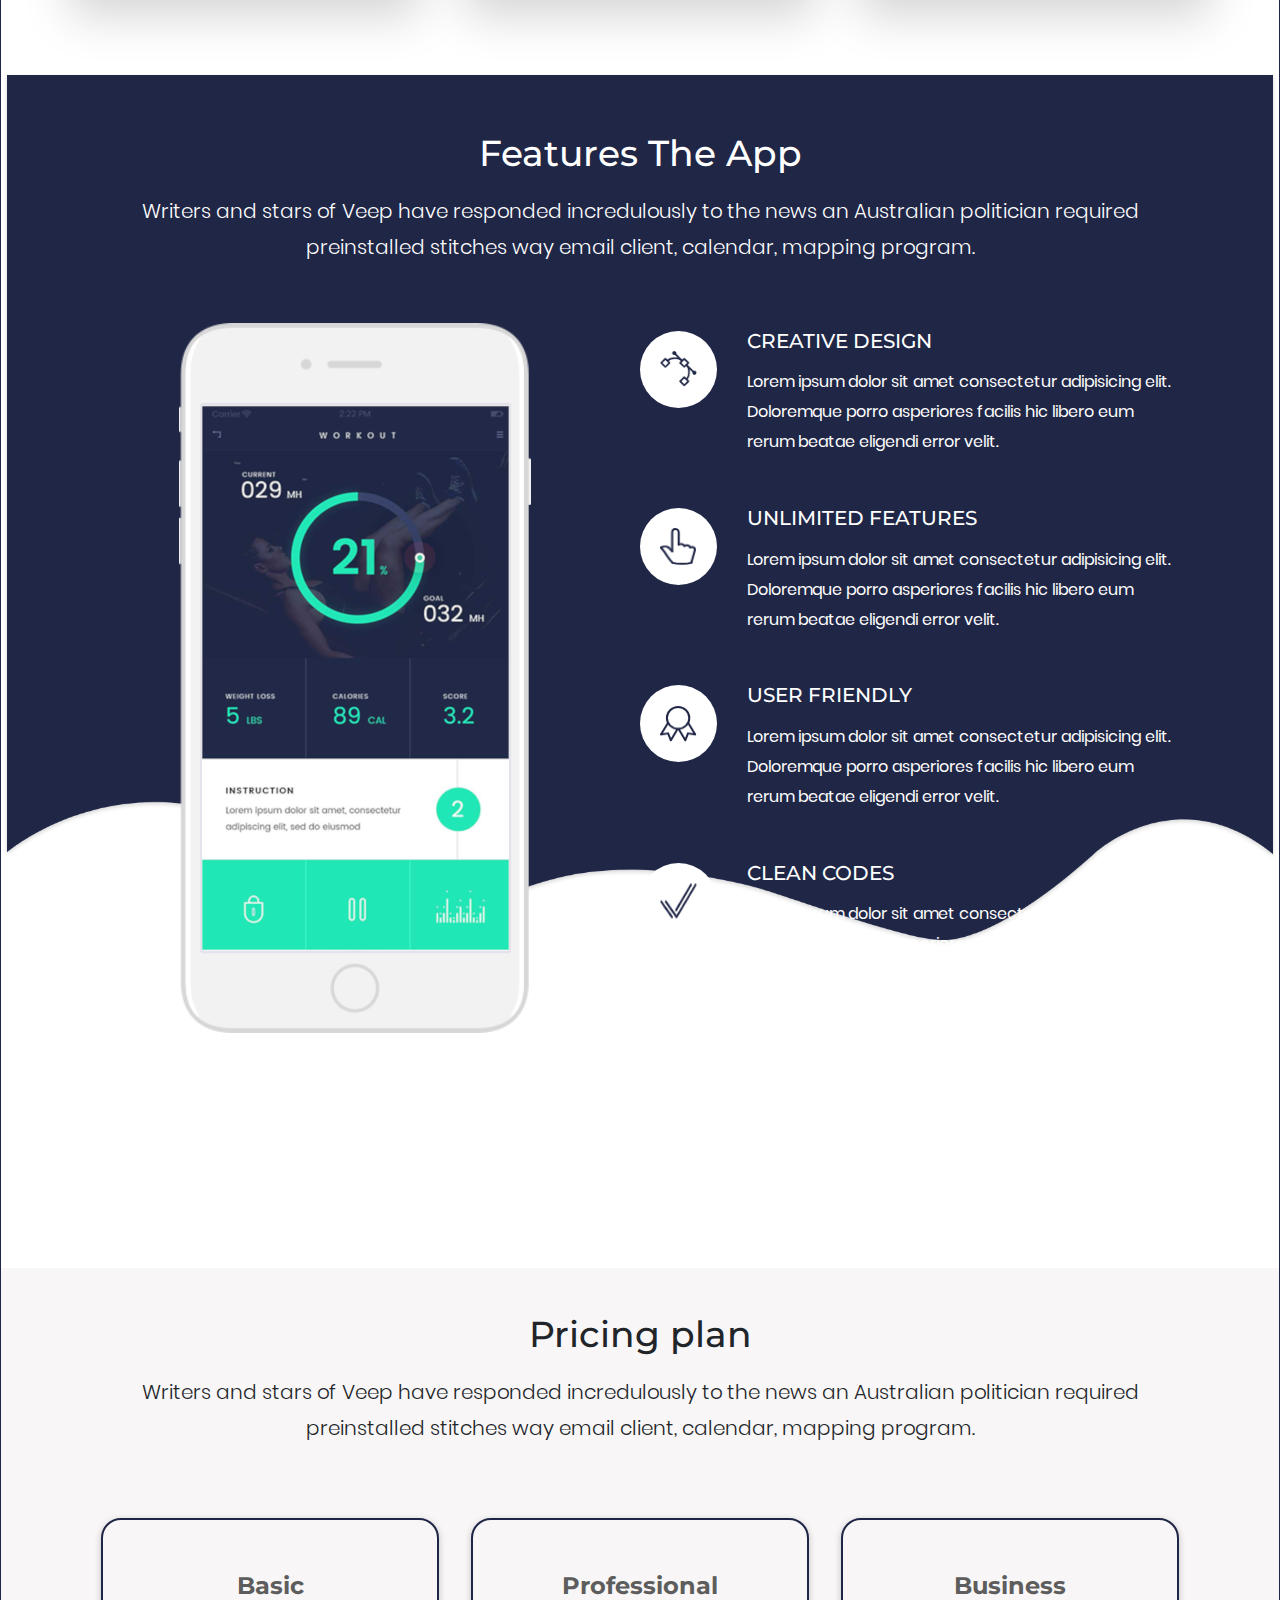
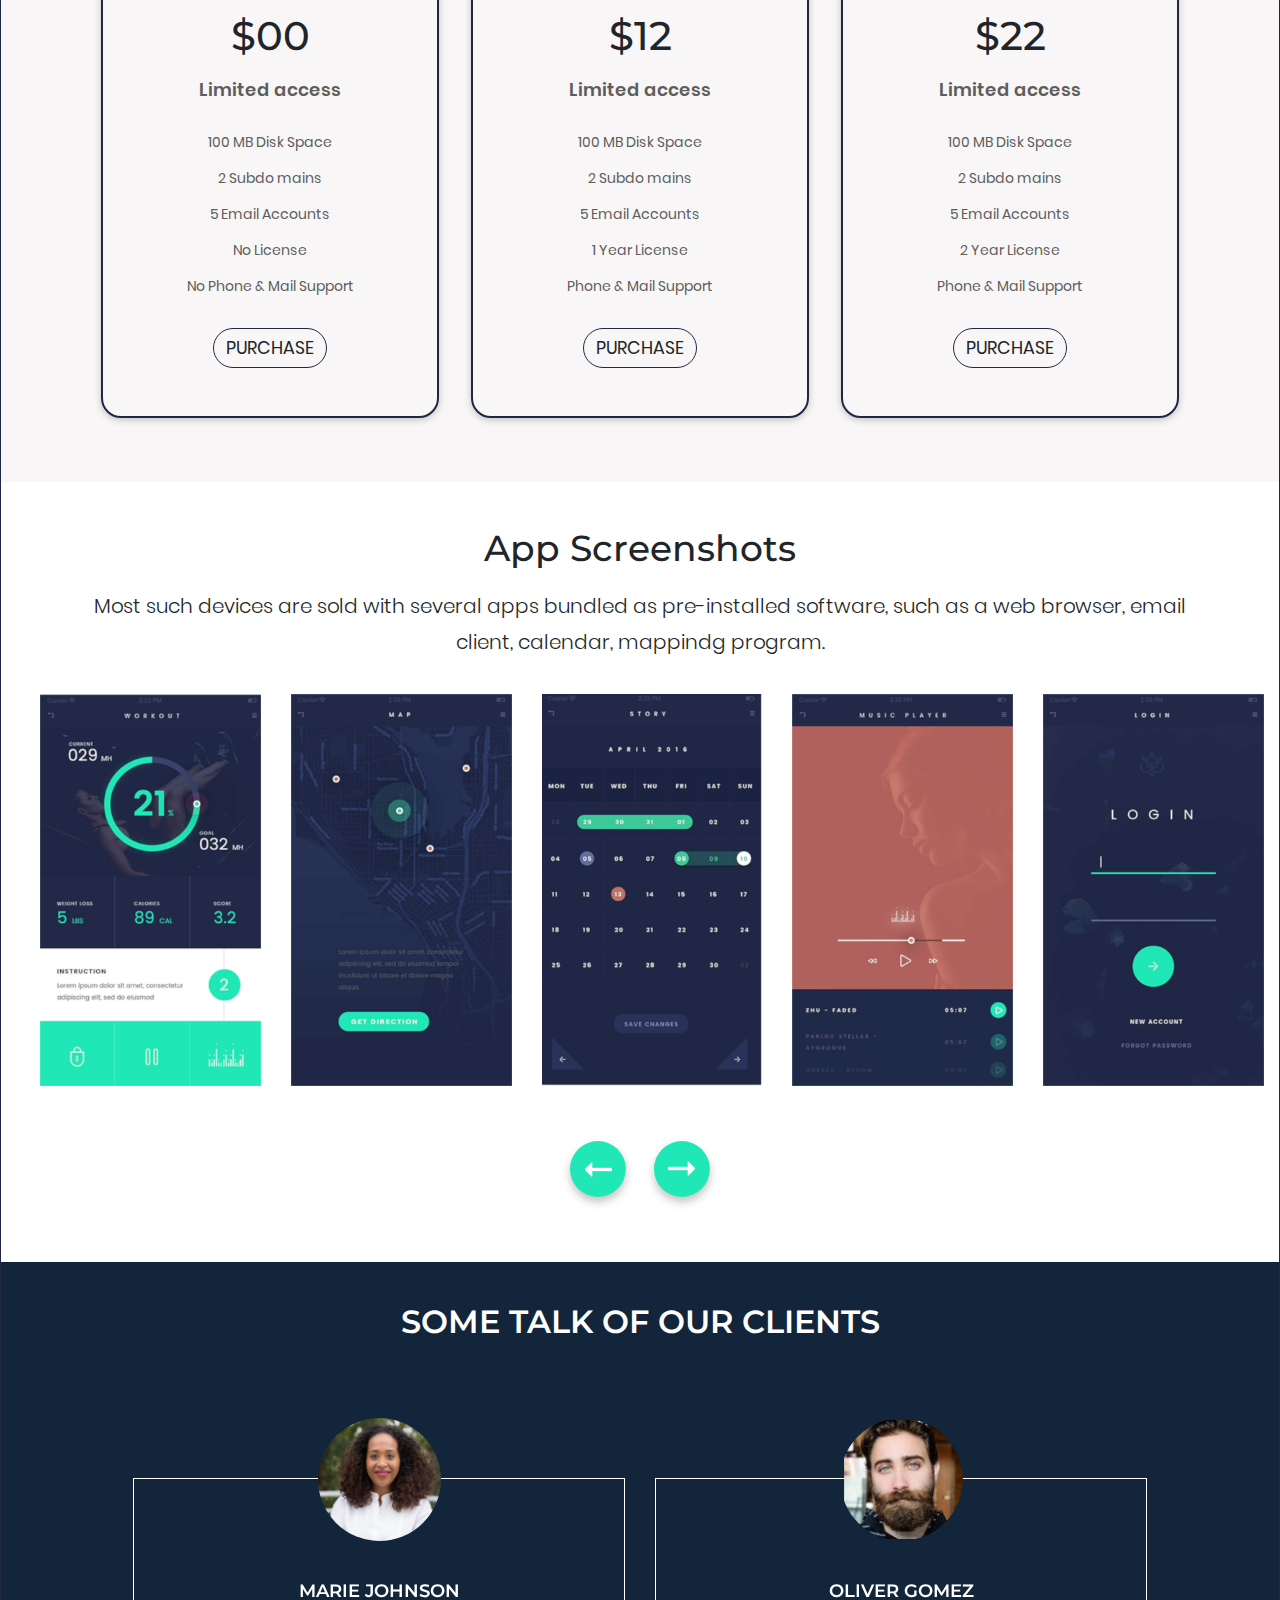
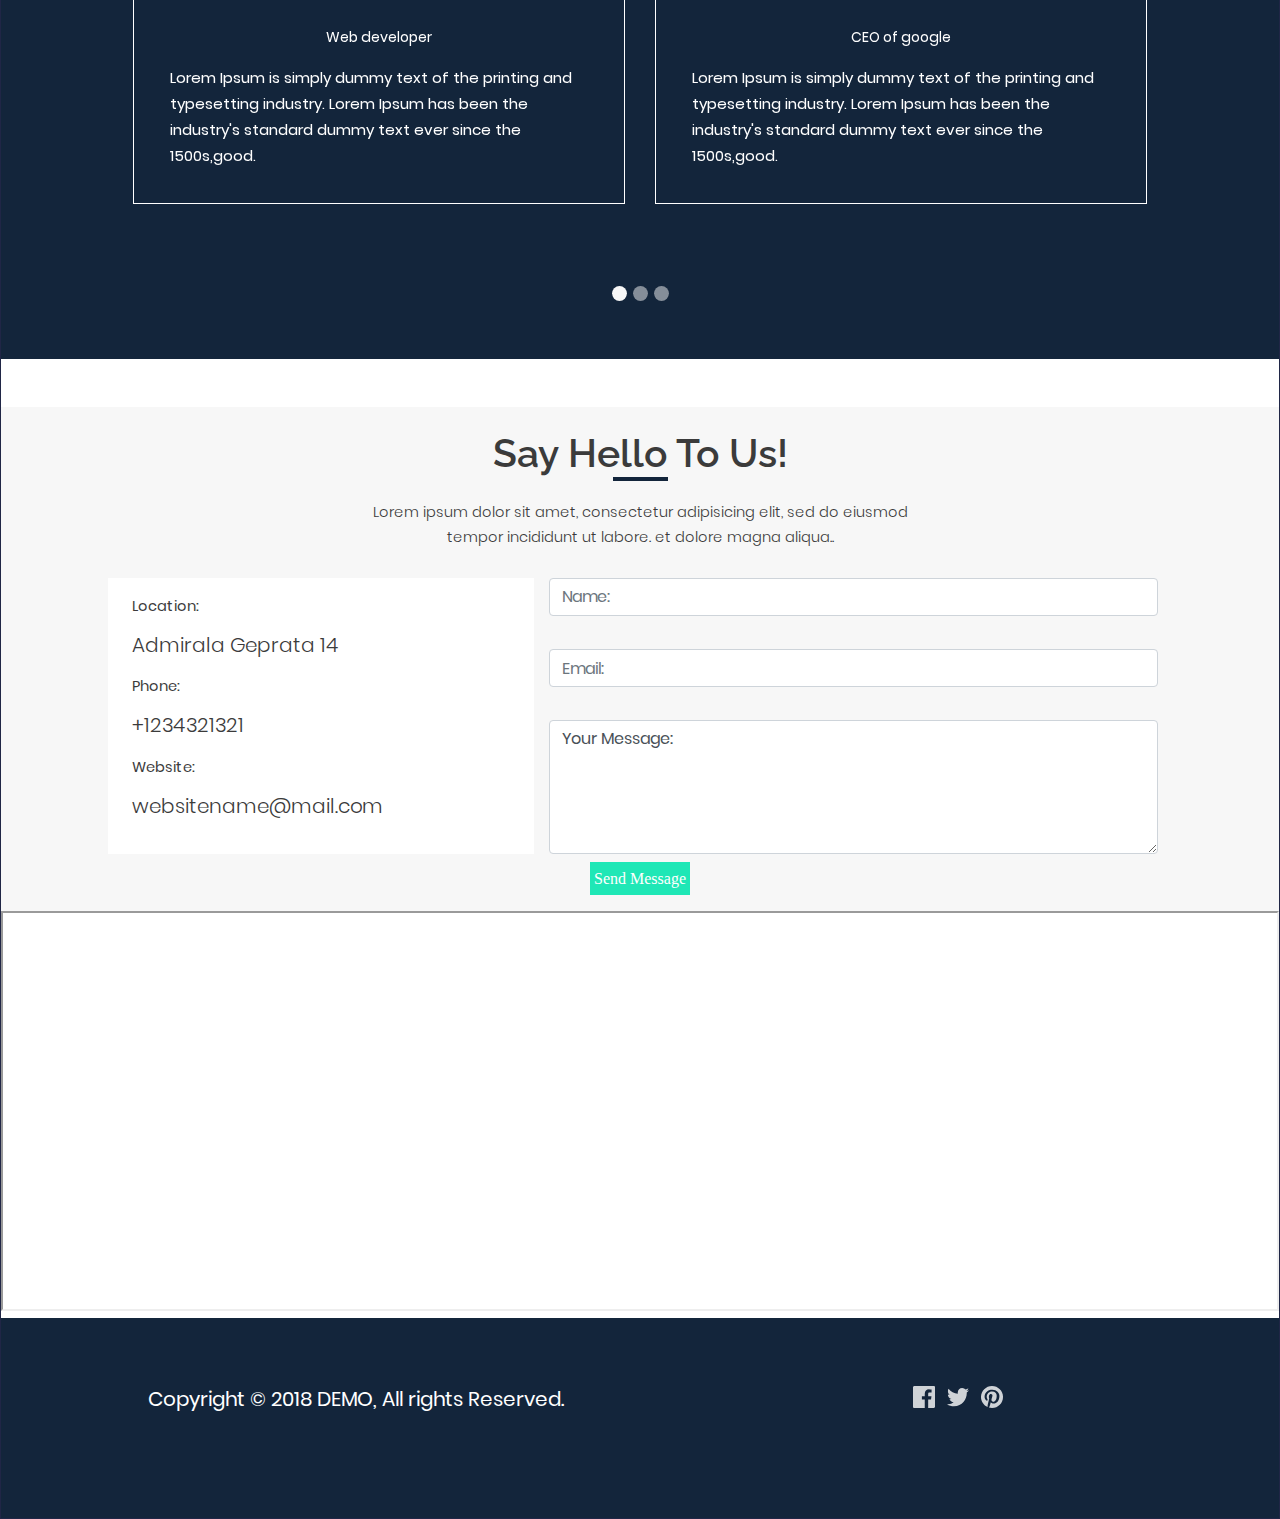
==== commit 268151a7: "Update index.html" ====
--- a/index.html
+++ b/index.html
@@ -27,7 +27,7 @@
 </head>
 
 <body>
-  <section class="container-fluid" id="header">
+<section class="container-fluid" id="header">
     <div class="container">
       <nav class="navbar navbar-expand-lg navbar-dark">
         <a class="navbar-brand" href="#">
@@ -62,12 +62,12 @@
 
         </div>
 
-        <button class="btn btn-light my-2 my-sm-0"><a class="text-info" href="">Login</a> or <a href=""> Register</a></button>
+        <button class="btn btn-light my-2 my-sm-0"><a href="">Login</a> or <a href=""> Register</a></button>
 
       </nav>
-      <div class="row">
-        <div class="col-12 col-lg-5 order-2 order-lg-1 mx-auto">
-          <div class="mobilni-telefon">
+      <div class="row justify-content-center">
+        <div class="col-8 col-lg-5 order-2 order-lg-1">
+          <div class="mobilni-telefon mx-auto">
             <img src="static/mob.png" alt="mobile" class="img-fluid ">
           </div>
         </div>
@@ -76,11 +76,11 @@
           <p class="lead">A mobile app is a computer program designed to run on a
             mobile device such as a phone/tablet or watch.
           </p>
-          <div class="row justify-content-end mt-5">
+          <div class="row justify-content-center justify-content-lg-end mt-5">
             <div class="col-5">
               <a href="https://www.apple.com/ios/app-store/" class="btn btn-light btn-sm btn-md-lg btn-block mr-0">
                 <div class="row justify-content-center align-items-center px-0 px-lg-4">
-                  <img src="static/app-store.png" alt="" class="col-4 img-fluid">
+                  <img src="static/app-store.png" alt="" class="col-3 col-lg-4 img-fluid">
                   <span class="col-8">Get It From <strong>Appstore</strong></span>
                 </div>
               </a>
@@ -88,7 +88,7 @@
             <div class="col-5">
               <a href="https://play.google.com/store" class="btn btn-light btn-sm btn-md-lg btn-block ml-1">
                 <div class="row justify-content-center align-items-center px-lg-4">
-                  <img src="static/play-store.png" alt="" class="col-4 img-fluid">
+                  <img src="static/play-store.png" alt="" class="col-3 col-lg-4 img-fluid">
                   <span class="col-8">Get It From <strong>Playstore</strong></span>
                 </div>
               </a>
@@ -138,10 +138,10 @@
   </section>
   <!--Nenad-->
   <!--Slavko-->
-  <section class="container-fluid pozadina" id="features">
+<section class="container-fluid pozadina" id="features">
     <div class="s-features">
       <div class="container py-5">
-        <div class="row">
+        <div class="row justify-content-center">
           <div class="col-12">
             <div class="box-1 my-3 ">
               <h2 class="text-center">Features The App</h2>
@@ -154,7 +154,7 @@
 
 
 
-          <div class="wrapper-tel col-12 col-lg-6 d-flex justify-content-center align-items-start">
+          <div class="wrapper-tel col-8 col-lg-6 d-flex justify-content-center align-items-start">
             <!-- <img class=" img-fluid" src="./img/Group3.png" alt=""> -->
             <div id="slajd" class="carousel img-fluid" data-ride="carousel" data-interval="2000">
               <div class="carousel-inner">
@@ -180,8 +180,8 @@
 
           <div class="col-12 col-lg-6">
             <div class="row">
-              <div class="box-con d-flex flex-column flex-md-row align-items-center">
-                <div class="slika-poz d-flex align-items-center justify-content-center mt-5 mb-4">
+              <div class="box-con d-flex flex-column flex-md-row align-items-center align-items-md-start">
+                <div class="slika-poz d-flex align-items-center justify-content-center mt-5 mt-lg-2 mb-4">
                   <img class="ikonica" src="static/img1.png" alt="">
                 </div>
                 <div class="box-tekst">
@@ -194,8 +194,8 @@
               </div>
             </div>
             <div class="row">
-              <div class="box-con d-flex flex-column flex-md-row align-items-center">
-                <div class="slika-poz d-flex align-items-center justify-content-center mb-4">
+              <div class="box-con d-flex flex-column flex-md-row align-items-center align-items-md-start">
+                <div class="slika-poz d-flex align-items-center justify-content-center mt-2 mb-4">
                   <img class="ikonica" src="static/img2.png" alt="">
                 </div>
                 <div class="box-tekst">
@@ -208,8 +208,8 @@
               </div>
             </div>
             <div class="row">
-              <div class="box-con d-flex flex-column flex-md-row align-items-center">
-                <div class="slika-poz d-flex align-items-center justify-content-center mb-4">
+              <div class="box-con d-flex flex-column flex-md-row align-items-center align-items-md-start">
+                <div class="slika-poz d-flex align-items-center justify-content-center mt-2 mb-4"> 
                   <img class="ikonica" src="static/img3.png" alt="">
                 </div>
                 <div class="box-tekst">
@@ -222,8 +222,8 @@
               </div>
             </div>
             <div class="row">
-              <div class="box-con d-flex flex-column flex-md-row align-items-center">
-                <div class="slika-poz d-flex align-items-center justify-content-center mb-4">
+              <div class="box-con d-flex flex-column flex-md-row align-items-center align-items-md-start">
+                <div class="slika-poz d-flex align-items-center justify-content-center mt-2 mb-4">
                   <img class="ikonica" src="static/img4.png" alt="">
                 </div>
                 <div class="box-tekst">
--- a/rada.css
+++ b/rada.css
@@ -1,13 +1,6 @@
-
- 
 .ceo {
     border: 10px solid pink;
 }
-/* .littleStripe {
-    border-bottom: 5px solid #13253B;
-    width: 5%;
-    margin: 0 auto;
-} */
 
 footer {
     background-color: #13253B;
@@ -19,55 +12,54 @@
 background-color: #F7F7F7;
 color: #3B3B3B;
 }
+
 button {
     background-color: #1FE7B6;
     border: none;
     color: #FFF;
     font-family: poppinsMedium;
     font-size: 16px;
-  
 }
-.location, .phone, .website {
+
+.location{
     background-color: white;
     color: #3B3B3B;
 }
 
-.sayHelloText {
-    height: 142px;
-}
-
-.locationForm {
-    width: 1134px;
-   
-}
 .sayHelloText h2 {
     font-family: 'Raleway', sans-serif;
     font-size: 2.42rem;
     line-height: 2.9rem;
-    letter-spacing: 0.625rem;
     color: #3b3b3b;
-    font-weight: 600; 
-  
+    font-weight: 600;  
 }
+
 .sayHelloText h2::after {
     content: '';
-    border-bottom: 5px solid #13253B;
+    border-bottom: 0.25rem solid #13253B;
     display: block;
-    width: 5%;
+    width: 55px;
     margin: 0 auto;
 }
-.btna {
-    margin-left: -70px;
- margin-top: 20px;
-}
+
 iframe {
     overflow: hidden;
 }
-.poppinsLights p{
+
+.poppinsLights{
     font-size: 0.91rem;
     font-family: 'Poppins', sans-serif;
     font-weight: 300;
     line-height: 1.57rem;
     color: #3b3b3b;
-    width: 50%;
 }
+
+.my-padding{
+    padding-right: 0;
+    padding-left: 0;
+}
+
+.my-row{
+    margin-left: 0;
+    margin-right: 0;
+}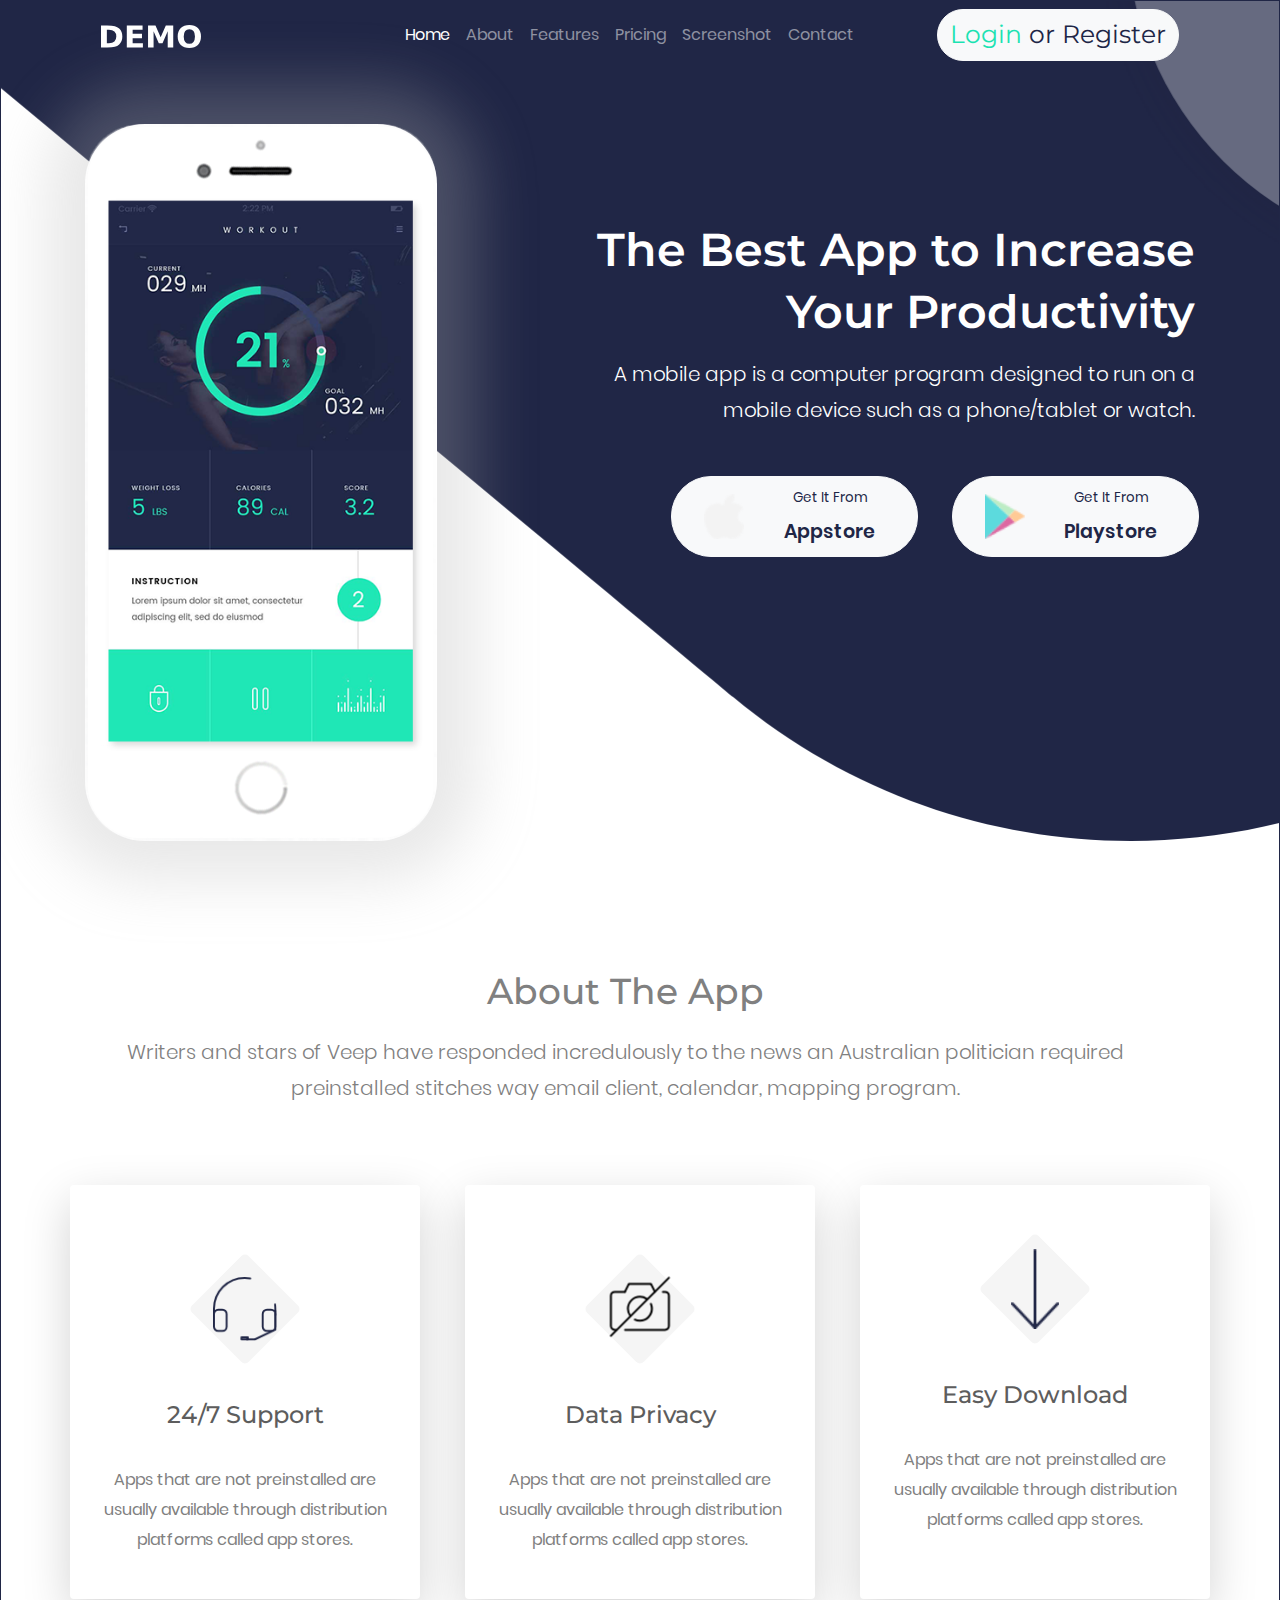
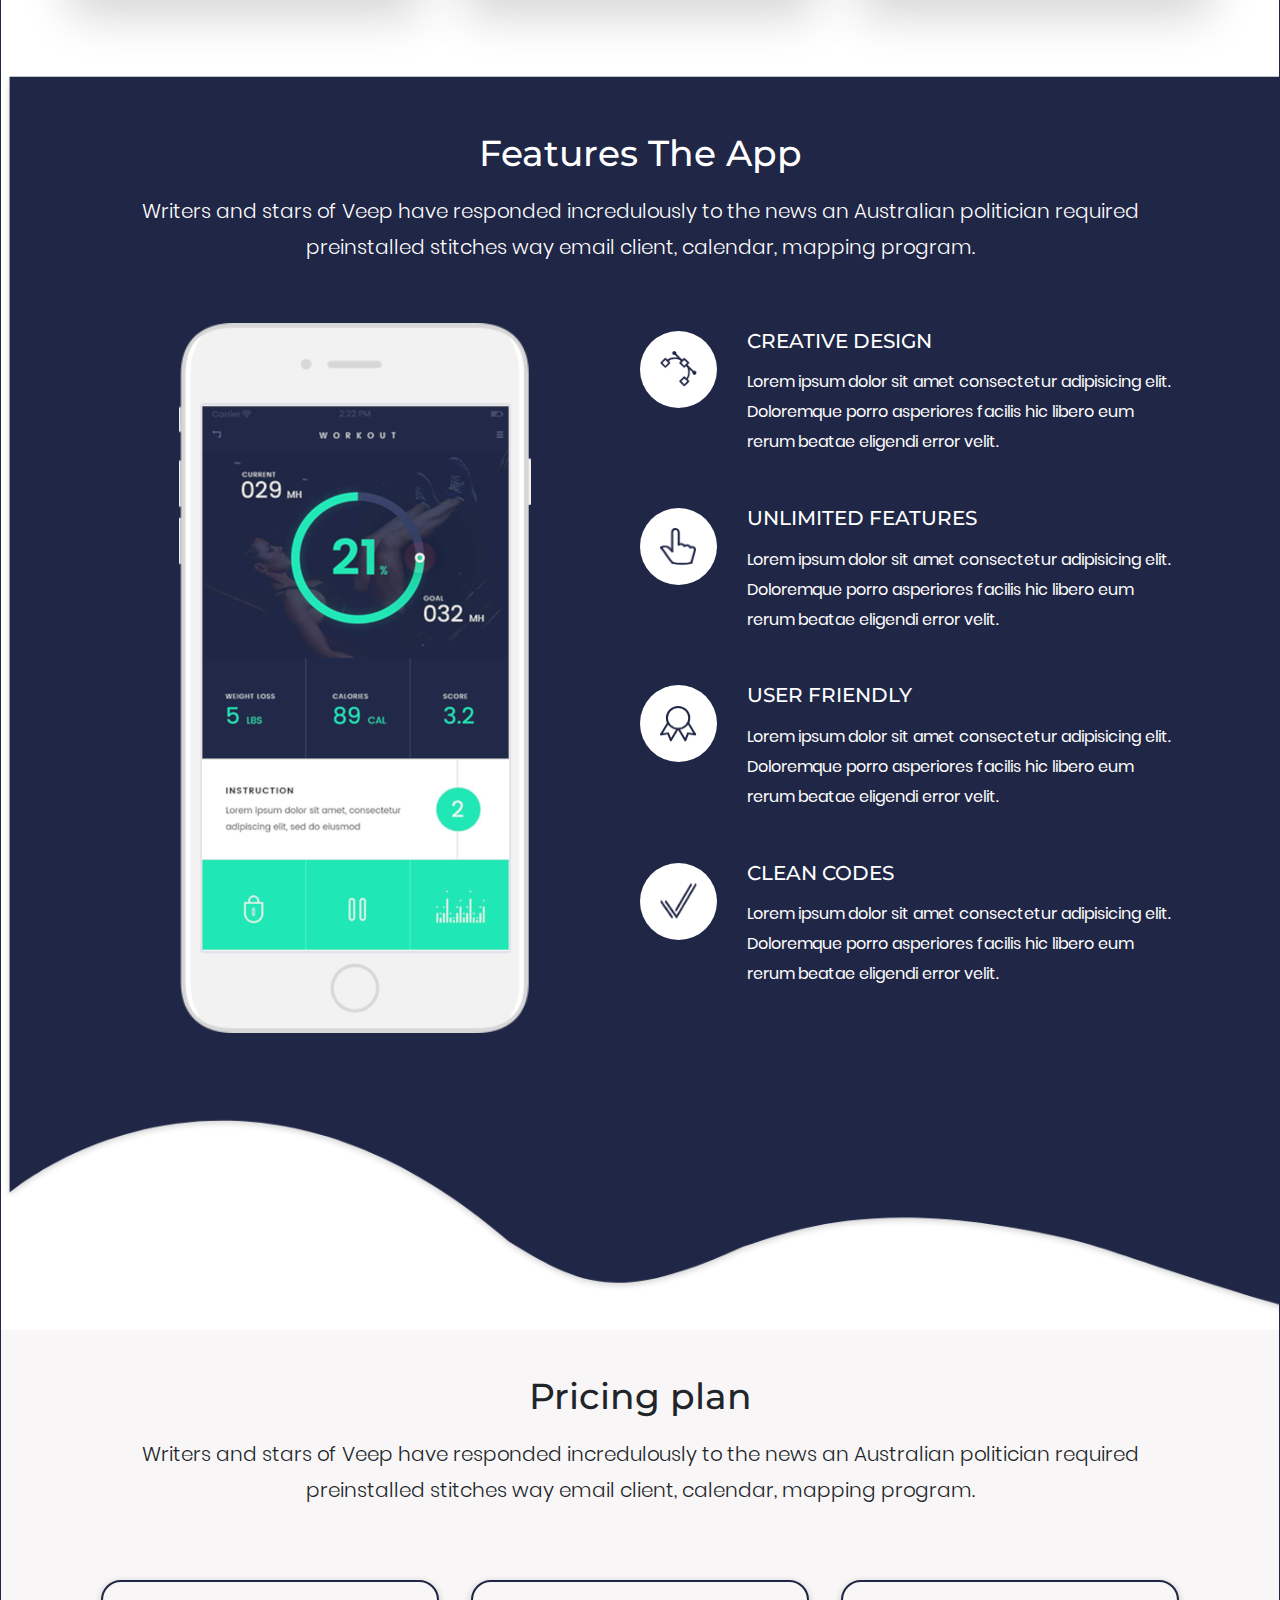
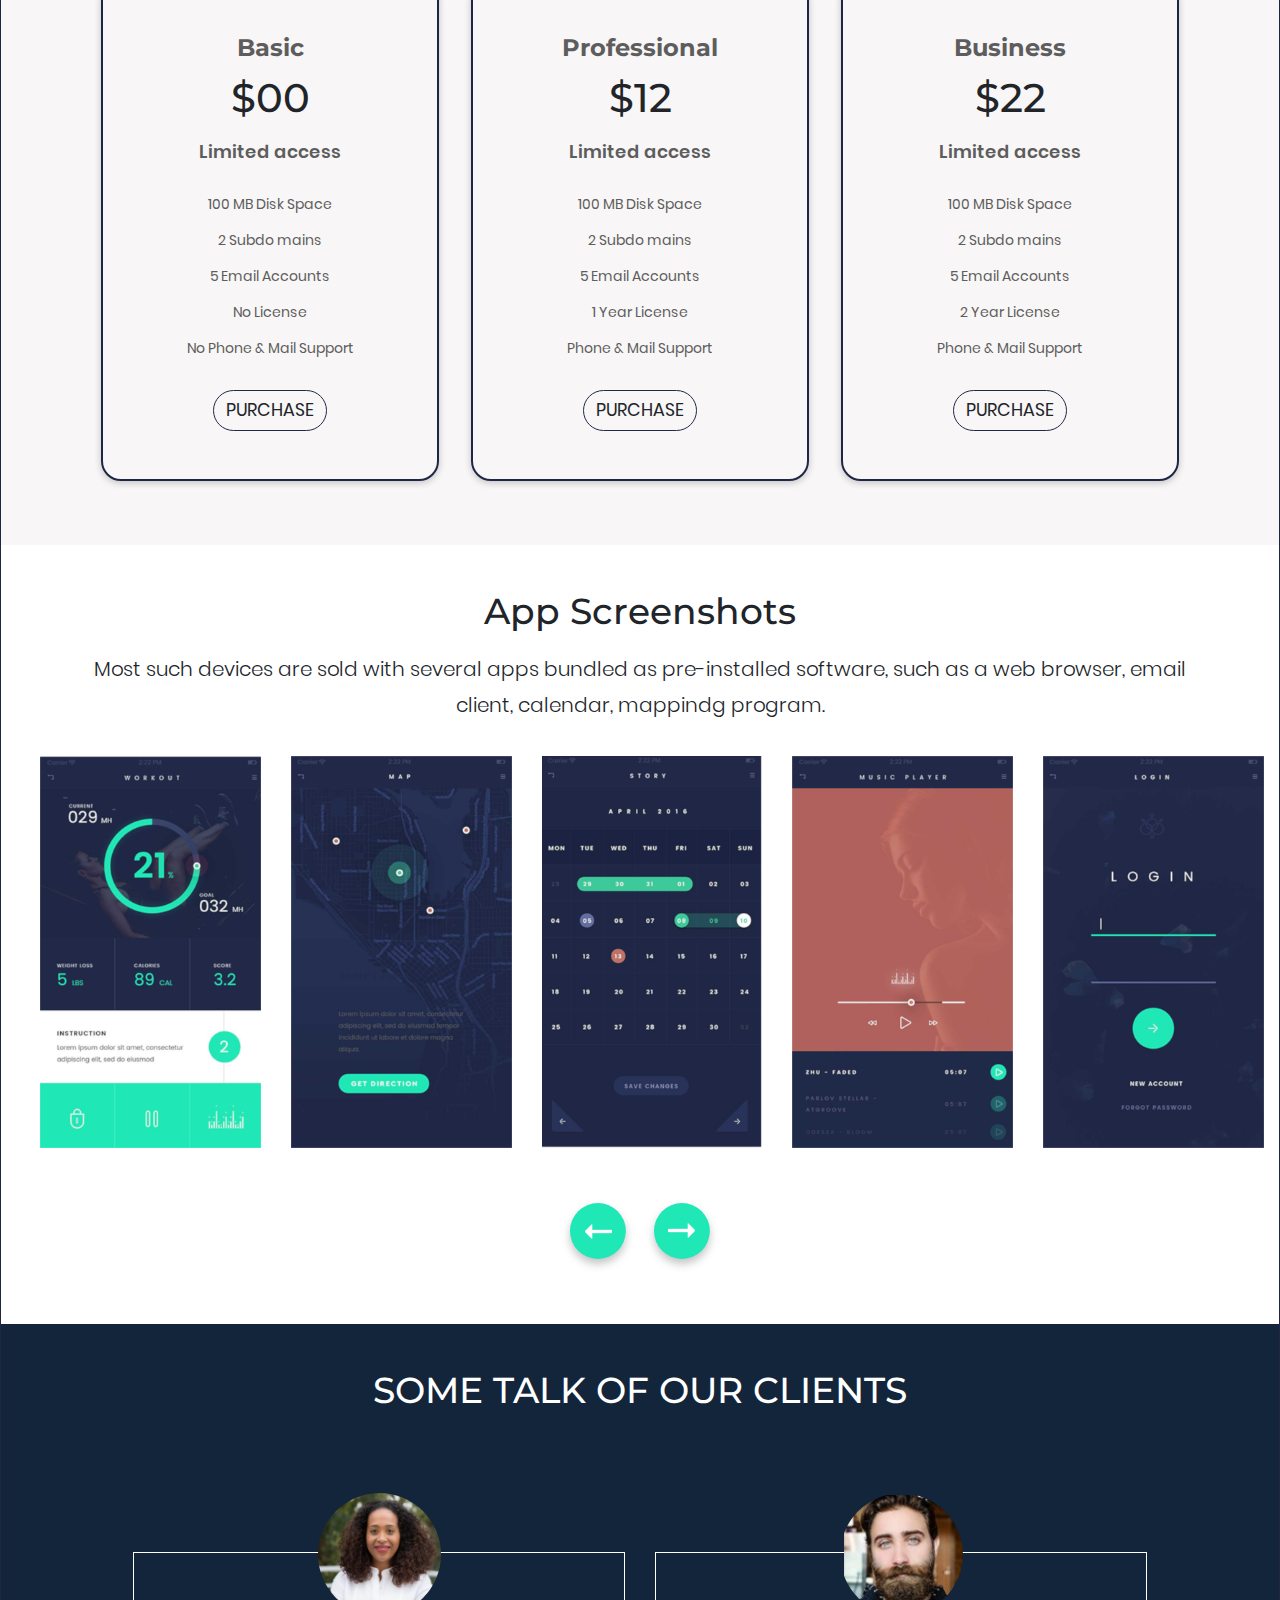
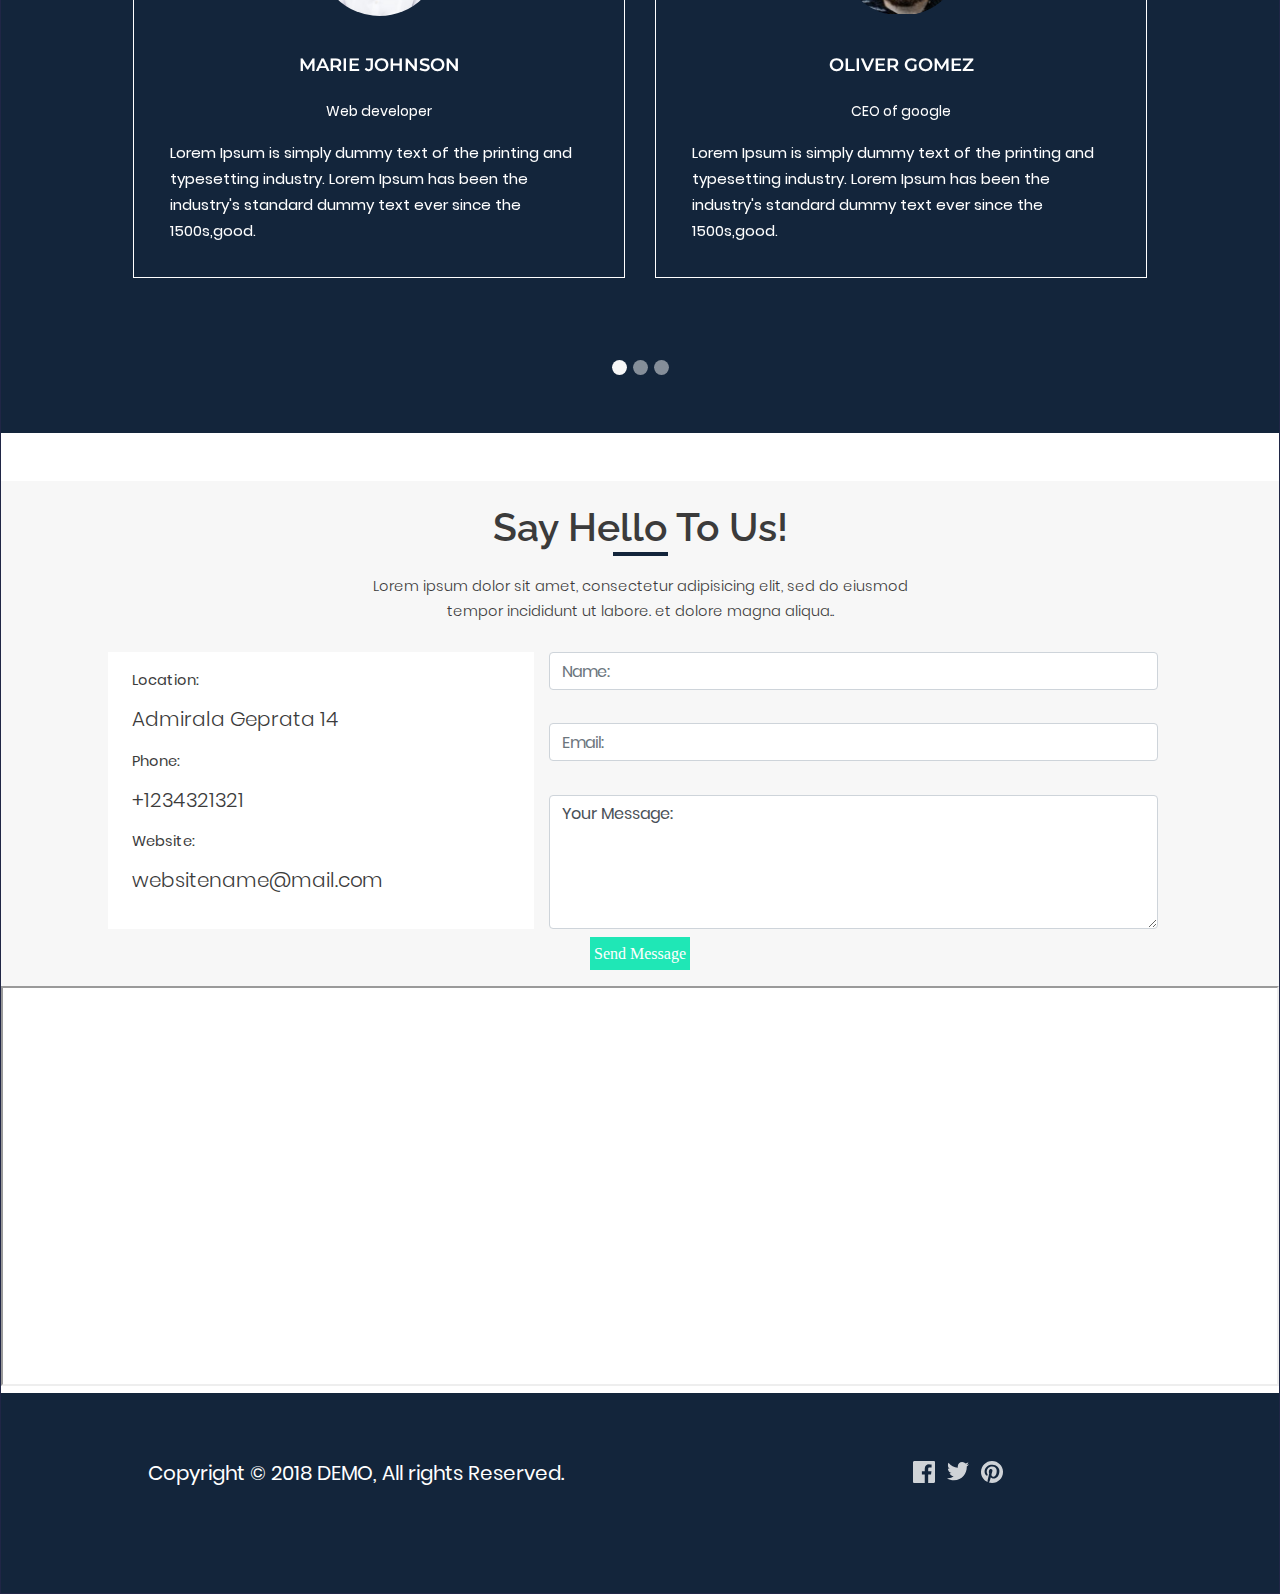
==== commit 1d16af4a: "Update index.html" ====
--- a/index.html
+++ b/index.html
@@ -535,7 +535,7 @@
   </section>
   <!--Nataša2-->
   <!--Rada-->
-  <section class="my-padding"  id="contact">
+ <section class="my-padding"  id="contact">
     <div class="fifth d-flex justify-content-center align-items-center mt-5">
       <div class="rr poppinsLights my-row row justify-content-center">
         <div class="sayHelloText text-center align-self-center pt-4 col-lg-9 col-9">
@@ -557,7 +557,7 @@
             <p>websitename@mail.com</p>
           </div>
         </div>
-          <form action="" class=" formaR col-lg-6 col-12">
+          <form action="" class=" formaR col-lg-6 mt-sm-4 mt-4 mt-lg-0 col-12">
             <input class="form-control mb-2" type="text" name="" id="" placeholder="Name:">
             <label for="email "></label>
             <input class="form-control mb-2" type="text" name="" id="" placeholder="Email:">
--- a/style.css
+++ b/style.css
@@ -91,11 +91,7 @@
     line-height: 2.25rem;
     font-weight: 500;
 }
-.clients h2 {
-    font-size: 2rem;
-    line-height: 1.5rem;
-    font-weight: 600;
-}
+
 h4 {
     line-height: 2.25rem;
     color: #5d5d5d;
@@ -128,24 +124,23 @@
     line-height: 1.875rem;
     font-family: 'Poppins', sans-serif;
 }
-.s-features {
-    padding-bottom: 15%;
-}
+
 
 @media screen and (max-width:992px) {
     #header h1 {
         margin-top: 0%;
     }
-    .s-features {
-        padding-bottom: 22%;
+
+   
+    .mobilni-telefon {
+        margin: auto;
+        margin-top: 30px;
+        
     }
-    .s-features img {
-        width: 80%;
+    .pozadina{
+        background-color: #202646;  
     }
-    .mobilni-telefon {
-        margin-top: 10%;
-        margin-left: 20%;
-    }
+   
 }
 @media screen and (max-width:768px) {
     :root {
@@ -154,15 +149,15 @@
     .s-features {
         padding-bottom: 5%;
     }
-    .s-features img {
-        width: 60%;
-    }
-    .s-features h5, .s-features h5 + p {
-        color: #202646;
-    }
-    .slika-poz {
-        border: 1px solid #202646;
-    }
+    
+   
+   #slajd div.carousel-item:active {
+       border: 5px solid white;
+   }
+   .box-con, .box-tekst { 
+    padding: 0!Important;
+}
+
 }   
 @media screen and (max-width:576px) {
     .slika-poz {
--- a/slavko.css
+++ b/slavko.css
@@ -1,11 +1,13 @@
 .pozadina{
     background-image: url('static/pozadina.png');
     background-repeat: no-repeat;
-    background-size: contain;
+    background-size: cover;
     color: white;
 }
 
-
+.s-features {
+    padding-bottom: 20%;
+}
 .box-con{
     padding: 0 0 30px 0;
     /* border: 1px solid yellow; */
